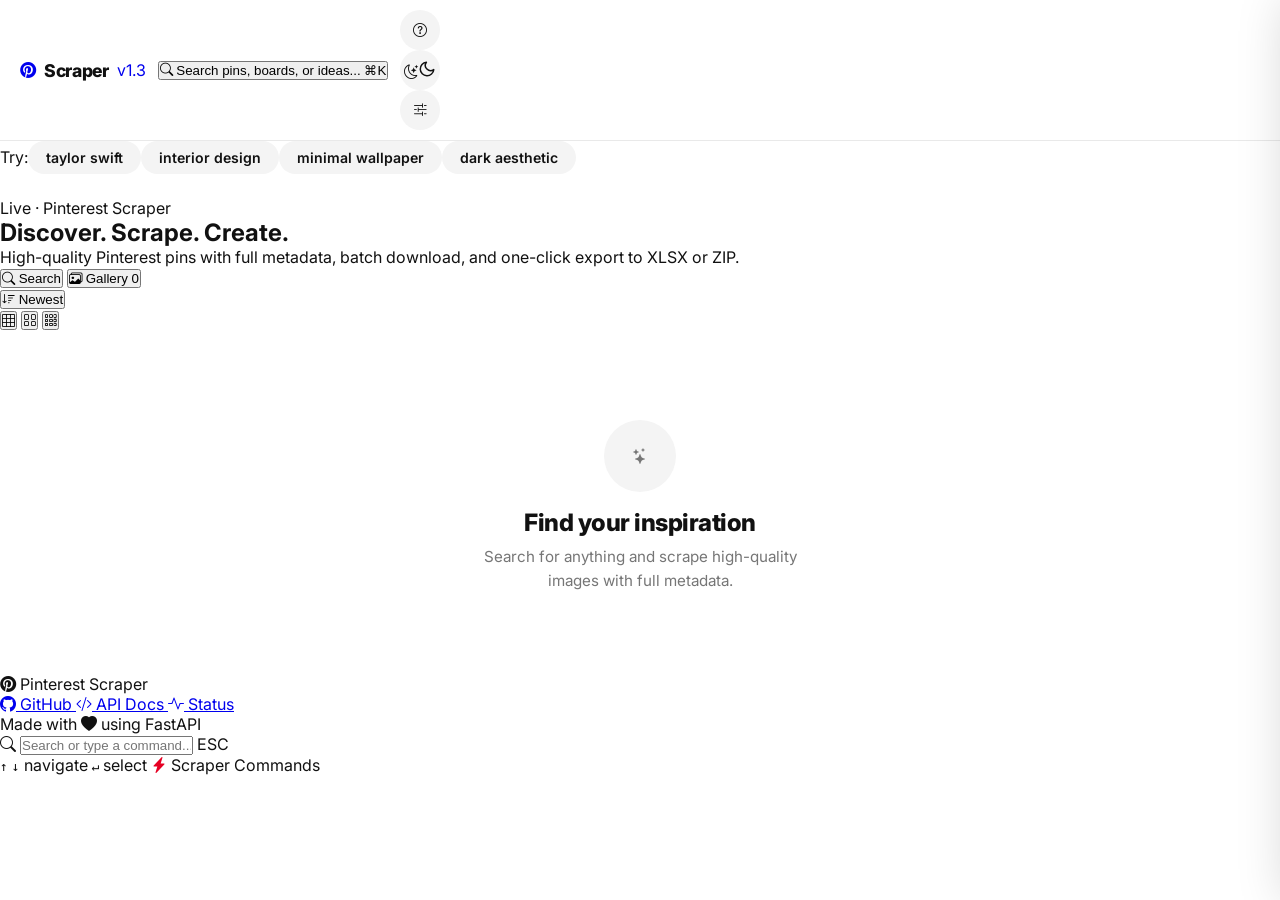
==== static/index.html @ 6d7e26c0 "Upgradeeeeeeeeeeee to next level" ====
<!DOCTYPE html>
<html lang="en" dir="ltr">
<head>
<meta charset="UTF-8">
<meta name="viewport" content="width=device-width, initial-scale=1.0">
<meta name="description" content="Scrape Pinterest pins with high-quality images and full metadata.">
<meta property="og:title" content="Pinterest Scraper">
<meta property="og:type" content="website">
<title>Pinterest Scraper</title>
<link rel="preconnect" href="https://fonts.googleapis.com">
<link rel="preconnect" href="https://fonts.gstatic.com" crossorigin>
<link href="https://fonts.googleapis.com/css2?family=Inter:wght@400;500;600;700;800;900&family=JetBrains+Mono:wght@500;600&display=swap" rel="stylesheet">
<link rel="stylesheet" href="https://cdn.jsdelivr.net/npm/bootstrap-icons@1.11.3/font/bootstrap-icons.css">
<link rel="icon" href="data:image/svg+xml,<svg xmlns='http://www.w3.org/2000/svg' viewBox='0 0 100 100'><circle cx='50' cy='50' r='48' fill='%23E60023'/><text x='50' y='72' font-size='60' text-anchor='middle' fill='white' font-family='serif' font-weight='bold'>P</text></svg>">
<link rel="stylesheet" href="/static/css/style.css">
<script src="https://cdn.jsdelivr.net/npm/chart.js@4"></script>
</head>
<body>

<header class="topbar">
  <a class="logo" href="/" aria-label="Home">
    <span class="logo-badge"><i class="bi bi-pinterest"></i></span>
    <span class="logo-name">Scraper</span>
    <span class="logo-tag">v1.3</span>
  </a>

  <button id="search-trigger" class="search-trigger" type="button">
    <i class="bi bi-search"></i>
    <span class="search-text">Search pins, boards, or ideas...</span>
    <span class="kbd">⌘K</span>
  </button>

  <div class="topbar-actions">
    <button id="shortcuts-btn" class="icon-btn" title="Keyboard shortcuts (?)" aria-label="Shortcuts">
      <i class="bi bi-question-circle"></i>
    </button>
    <button id="theme-btn" class="icon-btn" title="Toggle theme" aria-label="Toggle theme">
      <i id="theme-icon" class="bi bi-moon-stars"></i>
    </button>
    <button id="settings-btn" class="icon-btn" title="Settings" aria-label="Settings">
      <i class="bi bi-sliders2"></i>
    </button>
  </div>

  <form id="search-form" hidden>
    <input id="search-input" type="text" autocomplete="off">
    <ul id="suggest-list" class="suggest-list"></ul>
  </form>
</header>

<main>
  <div id="recent-row" class="hero-suggestions hidden" style="margin-bottom: 24px;"></div>

  <section id="hero" class="hero">
    <div class="hero-eyebrow">
      <span class="dot"></span>
      <span>Live · Pinterest Scraper</span>
    </div>
    <h1>Discover. Scrape. <span class="accent">Create.</span></h1>
    <p>High-quality Pinterest pins with full metadata, batch download, and one-click export to XLSX or ZIP.</p>
    <div id="hero-suggestions" class="hero-suggestions"></div>
  </section>

  <div class="toolbar">
    <div class="segmented">
      <div class="tab-indicator" id="tab-indicator"></div>
      <button class="tab active" id="tab-search" data-view="search">
        <i class="bi bi-search"></i>
        <span>Search</span>
      </button>
      <button class="tab" id="tab-gallery" data-view="gallery">
        <i class="bi bi-images"></i>
        <span>Gallery</span>
        <span id="gallery-badge" class="badge">0</span>
      </button>
    </div>

    <div class="toolbar-spacer"></div>

    <div class="toolbar-group">
      <button id="sort-btn" class="tool-btn" title="Sort">
        <i class="bi bi-sort-down"></i>
        <span>Newest</span>
      </button>
      <div class="density-toggle" id="density-toggle">
        <button data-density="comfortable" title="Comfortable">
          <i class="bi bi-grid-3x3"></i>
        </button>
        <button data-density="default" class="active" title="Default">
          <i class="bi bi-grid"></i>
        </button>
        <button data-density="compact" title="Compact">
          <i class="bi bi-grid-3x3-gap"></i>
        </button>
      </div>
    </div>
  </div>

  <section id="progress-card" class="progress-card hidden">
    <div class="progress-head">
      <div class="progress-head-left">
        <div class="spinner"></div>
        <span id="progress-title">Collecting pins</span>
      </div>
      <div class="progress-head-right">
        <span id="progress-pct" class="progress-pct">0%</span>
        <button id="cancel-btn" class="btn ghost small">
          <i class="bi bi-x-circle"></i> Cancel
        </button>
      </div>
    </div>
    <div class="phase-chips" id="phase-chips">
      <span class="phase-chip" data-phase="collect">Collect</span>
      <span class="phase-chip" data-phase="details">Details</span>
      <span class="phase-chip" data-phase="download">Download</span>
    </div>
    <div class="bar"><div id="progress-bar" class="bar-fill"></div></div>
    <div id="progress-meta" class="progress-meta"></div>
  </section>

  <section id="stats-card" class="stats-card hidden"></section>

  <section id="chart-card" class="chart-card hidden">
    <h3><i class="bi bi-graph-up-arrow"></i> Engagement insights</h3>
    <canvas id="chart-canvas" height="100"></canvas>
  </section>

  <section id="export-bar" class="export-bar hidden">
    <a id="exp-zip" class="btn primary" href="#" download>
      <i class="bi bi-file-zip"></i> Download ZIP
    </a>
    <a id="exp-xlsx" class="btn ghost" href="#" download>
      <i class="bi bi-file-spreadsheet"></i> Export XLSX
    </a>
  </section>

  <section id="grid" class="masonry"></section>
  <div id="scroll-sentinel" class="scroll-sentinel"></div>

  <section id="empty" class="empty">
    <div class="empty-badge" id="empty-icon">
      <i class="bi bi-stars"></i>
    </div>
    <h2 id="empty-title">Find your inspiration</h2>
    <p id="empty-text">Search for anything and scrape high-quality images with full metadata.</p>
  </section>

  <section id="error-card" class="hidden"></section>
</main>

<footer class="footer">
  <div class="footer-inner">
    <div class="footer-brand">
      <i class="bi bi-pinterest"></i>
      <span>Pinterest Scraper</span>
    </div>
    <div class="footer-links">
      <a href="https://github.com/raihan-rifat007/T" target="_blank" rel="noopener">
        <i class="bi bi-github"></i> GitHub
      </a>
      <a href="/docs" target="_blank" rel="noopener">
        <i class="bi bi-code-slash"></i> API Docs
      </a>
      <a href="/api/health" target="_blank" rel="noopener">
        <i class="bi bi-activity"></i> Status
      </a>
    </div>
    <div class="footer-copy">
      Made with <i class="bi bi-heart-fill"></i> using FastAPI
    </div>
  </div>
</footer>

<div id="pin-modal" class="pin-modal" role="dialog" aria-hidden="true">
  <button id="pm-prev" class="nav-btn" aria-label="Previous">
    <i class="bi bi-chevron-left"></i>
  </button>
  <div class="pin-modal-box">
    <div class="pm-topbar">
      <div class="pm-top-left">
        <button id="pm-copy-link" class="icon-btn" title="Copy link">
          <i class="bi bi-link-45deg"></i>
        </button>
        <a id="pm-pin-link" class="btn ghost small" target="_blank" rel="noopener">
          <i class="bi bi-pinterest"></i>
          <span>Pinterest</span>
          <i class="bi bi-box-arrow-up-right"></i>
        </a>
      </div>
      <div class="pm-top-right">
        <a id="pm-download" class="btn primary small" href="#" download>
          <i class="bi bi-download"></i> Download
        </a>
        <button id="close-pin-modal" class="icon-btn" aria-label="Close">
          <i class="bi bi-x-lg"></i>
        </button>
      </div>
    </div>

    <div class="pin-modal-grid">
      <div class="pin-modal-imgwrap">
        <img id="pm-img" src="" alt="" loading="eager">
        <video id="pm-video" class="pm-video hidden" muted loop playsinline controls></video>
      </div>
      <div class="pin-modal-info">
        <div id="pm-creator-card" class="pm-creator-card">
          <div id="pm-creator-avatar" class="pm-creator-avatar">
            <i class="bi bi-person"></i>
          </div>
          <div class="pm-creator-meta">
            <span id="pm-creator-name" class="pm-creator-name">Creator</span>
            <span id="pm-creator-user" class="pm-creator-user">@username</span>
          </div>
          <a id="pm-creator-link" class="btn ghost small pm-creator-link" target="_blank" rel="noopener">
            <i class="bi bi-person-badge"></i> Profile
          </a>
        </div>

        <h2 id="pm-title" class="pm-title"></h2>
        <p id="pm-desc" class="pm-desc"></p>

        <div class="pm-badges-row">
          <div class="pm-badge">
            <i class="bi bi-bookmark-heart"></i>
            <span class="pm-badge-val" id="pm-val-saves">0</span>
            <span class="pm-badge-lbl">saves</span>
          </div>
          <div class="pm-badge">
            <i class="bi bi-chat-square-text"></i>
            <span class="pm-badge-val" id="pm-val-comments">0</span>
            <span class="pm-badge-lbl">comments</span>
          </div>
          <div class="pm-badge">
            <i class="bi bi-aspect-ratio"></i>
            <span class="pm-badge-val" id="pm-val-size">—</span>
          </div>
        </div>

        <div id="pm-board-row" class="pm-board-row hidden">
          <i class="bi bi-folder2-open"></i>
          <span>Board:</span>
          <a id="pm-board-name" class="pm-board-link" target="_blank" rel="noopener"></a>
        </div>

        <div class="pm-colors-wrap">
          <span class="pm-section-label">
            <i class="bi bi-palette-fill"></i> Palette
          </span>
          <div id="pm-colors" class="pm-colors"></div>
        </div>

        <div class="pm-actions">
          <button id="pm-visual" class="btn ghost">
            <i class="bi bi-stars"></i> More like this
          </button>
        </div>
      </div>
    </div>
  </div>
  <button id="pm-next" class="nav-btn" aria-label="Next">
    <i class="bi bi-chevron-right"></i>
  </button>
</div>

<div id="selection-bar" class="selection-bar hidden">
  <span id="sel-count" class="sel-count">0 selected</span>
  <button id="sel-delete" class="btn primary small">
    <i class="bi bi-trash3"></i> Delete
  </button>
  <button id="sel-cancel" class="btn ghost small">Cancel</button>
</div>

<div id="command-palette" class="command-palette" role="dialog" aria-hidden="true">
  <div class="cp-backdrop"></div>
  <div class="cp-panel">
    <div class="cp-input-wrap">
      <i class="bi bi-search"></i>
      <input id="cp-input" type="text" placeholder="Search or type a command..." autocomplete="off">
      <span class="kbd">ESC</span>
    </div>
    <div class="cp-body" id="cp-body"></div>
    <div class="cp-footer">
      <span><kbd class="kbd-inline">↑</kbd> <kbd class="kbd-inline">↓</kbd> navigate</span>
      <span><kbd class="kbd-inline">↵</kbd> select</span>
      <span class="cp-hint"><i class="bi bi-lightning-charge-fill" style="color:var(--red);"></i> Scraper Commands</span>
    </div>
  </div>
</div>

<div id="overlay" class="overlay"></div>

<aside id="settings-drawer" class="drawer" aria-hidden="true">
  <div class="drawer-head">
    <h2><i class="bi bi-sliders2"></i> Settings</h2>
    <button id="close-settings" class="icon-btn" aria-label="Close">
      <i class="bi bi-x-lg"></i>
    </button>
  </div>
  <div class="drawer-body">
    <div class="drawer-section">
      <div class="drawer-section-title">
        <i class="bi bi-toggles2"></i> Features
      </div>
      <div class="toggle-row">
        <label for="opt-download">
          <i class="bi bi-cloud-arrow-down"></i>
          <span>
            Download images
            <span class="row-sub">Save images to disk</span>
          </span>
        </label>
        <input type="checkbox" id="opt-download">
      </div>
      <div class="toggle-row">
        <label for="opt-details">
          <i class="bi bi-info-circle"></i>
          <span>
            Fetch pin details
            <span class="row-sub">Saves, comments, creator</span>
          </span>
        </label>
        <input type="checkbox" id="opt-details">
      </div>
      <div class="toggle-row">
        <label for="opt-insights">
          <i class="bi bi-bar-chart-line"></i>
          <span>
            Show insights chart
            <span class="row-sub">Top pins by saves</span>
          </span>
        </label>
        <input type="checkbox" id="opt-insights">
      </div>
    </div>

    <div class="drawer-section">
      <div class="drawer-section-title">
        <i class="bi bi-rulers"></i> Quality &amp; limits
      </div>
      <div class="field">
        <label>Max pins</label>
        <input type="number" id="opt-limit" value="25" min="1" max="500">
      </div>
      <div class="field">
        <label>Min image width (px)</label>
        <input type="number" id="opt-min-width" value="0" min="0">
      </div>
      <div class="field">
        <label>Min image height (px)</label>
        <input type="number" id="opt-min-height" value="0" min="0">
      </div>
    </div>

    <div class="drawer-section">
      <div class="drawer-section-title">
        <i class="bi bi-speedometer2"></i> Performance
      </div>
      <div class="field">
        <label>Concurrent workers</label>
        <input type="number" id="opt-workers" value="4" min="1" max="16">
      </div>
      <div class="field">
        <label>Delay between pages (s)</label>
        <input type="number" id="opt-delay" value="1" min="0" step="0.1">
      </div>
      <div class="field">
        <label>Random jitter (s)</label>
        <input type="number" id="opt-jitter" value="0.5" min="0" step="0.1">
      </div>
      <div class="field">
        <label>Save every N pins</label>
        <input type="number" id="opt-batch" value="10" min="1" max="100">
      </div>
    </div>

    <button id="reset-settings" class="btn ghost" style="width:100%; justify-content:center; margin-top:8px;">
      <i class="bi bi-arrow-counterclockwise"></i> Reset to defaults
    </button>
  </div>
</aside>

<div id="toast-container" class="toast-container"></div>

<script src="/static/js/app.js"></script>
</body>
</html>
---- static/css/style.css ----
:root {
  --red: #E60023;
  --red-hover: #AD081B;
  --ink: #111111;
  --gray-1: #767676;
  --gray-2: #E9E9E9;
  --bg: #FFFFFF;
  --surface: #F4F4F4;
  --radius: 16px;
  --shadow: 0 2px 24px rgba(0,0,0,.09);
  --font: 'Inter', -apple-system, 'Segoe UI', Roboto, sans-serif;
  --ease: cubic-bezier(0.16, 1, 0.3, 1);
}

* { box-sizing: border-box; margin: 0; padding: 0; }
html { scroll-behavior: smooth; }
body {
  font-family: var(--font);
  background: var(--bg);
  color: var(--ink);
  min-height: 100vh;
}
.hidden { display: none !important; }

/* Topbar */
.topbar {
  position: sticky; top: 0; z-index: 50;
  display: flex; align-items: center; gap: 12px;
  padding: 10px 20px;
  background: rgba(255,255,255,.85);
  backdrop-filter: blur(14px);
  -webkit-backdrop-filter: blur(14px);
  border-bottom: 1px solid var(--gray-2);
  transition: padding 0.3s var(--ease);
}
.logo { display: flex; align-items: center; gap: 8px; text-decoration: none; flex-shrink: 0; }
.logo-name { font-weight: 800; font-size: 1.1rem; color: var(--ink); letter-spacing: -.02em; }

.search-wrap {
  flex: 1; display: flex; align-items: center; gap: 8px;
  background: var(--surface); border-radius: 999px;
  padding: 10px 18px;
  border: 2px solid transparent;
  transition: border-color .2s, background .2s, box-shadow .2s;
  position: relative;
}
.search-wrap:focus-within {
  border-color: var(--red);
  background: var(--bg);
  box-shadow: 0 0 0 4px rgba(230,0,35,.10);
}
.search-ico { flex-shrink: 0; }
#search-input {
  flex: 1; border: none; outline: none; background: transparent;
  font: 500 1rem var(--font); color: var(--ink);
}
#search-input::placeholder { color: var(--gray-1); }

.top-actions { display: flex; gap: 6px; flex-shrink: 0; }
.icon-btn {
  width: 40px; height: 40px; border-radius: 50%; border: none;
  background: var(--surface); color: var(--ink); cursor: pointer;
  font: 600 .9rem var(--font);
  display: grid; place-items: center;
  transition: background .18s, transform .18s, box-shadow .18s;
}
.icon-btn:hover { background: var(--gray-2); transform: scale(1.07); }
.icon-btn:active { transform: scale(.95); }

/* Layout */
.container {
  max-width: 1300px; margin: 0 auto; padding: 20px 20px 80px;
  transition: max-width 0.32s var(--ease), padding 0.32s var(--ease);
}
body[data-layout="wide"] .container { max-width: 100%; padding: 20px 32px 80px; }
body[data-layout="wide"] .topbar { padding: 10px 32px; }
body[data-layout="wide"] .masonry { columns: 8 220px; column-gap: 14px; }
body[data-layout="wide"] .stats-card,
body[data-layout="wide"] .progress-card,
body[data-layout="wide"] .chart-card { max-width: 1200px; }

.mode-row { display: flex; gap: 8px; margin: 10px 0 18px; }
.chip {
  border: none; cursor: pointer; padding: 8px 18px; border-radius: 999px;
  font: 600 .88rem var(--font); background: var(--surface); color: var(--ink);
  transition: background .15s, color .15s, transform .15s, box-shadow .15s;
  display: inline-flex; align-items: center; gap: 5px;
}
.chip:hover { background: var(--gray-2); transform: translateY(-1px); }
.chip.active { background: var(--ink); color: #fff; }
.chip-badge {
  background: var(--gray-2); color: var(--ink);
  padding: 1px 7px; border-radius: 999px;
  font-size: 0.72rem; font-weight: 800; margin-left: 4px;
  transition: background .2s, color .2s;
}
.chip.active .chip-badge { background: var(--red); color: #fff; }

/* Progress */
.progress-card {
  background: var(--surface); border: 1px solid var(--gray-2); border-radius: var(--radius);
  padding: 18px 22px; margin-bottom: 20px; box-shadow: var(--shadow);
}
.progress-head {
  display: flex; justify-content: space-between; align-items: center;
  margin-bottom: 12px; font-weight: 600;
}
.progress-head-left { display: flex; align-items: center; gap: 8px; }
.progress-head-right { display: flex; align-items: center; gap: 14px; }
.bar { height: 7px; border-radius: 999px; background: var(--gray-2); overflow: hidden; }
.bar-fill {
  height: 100%; width: 0%; border-radius: 999px;
  background: linear-gradient(90deg, var(--red), #ff4d6a);
  transition: width .4s cubic-bezier(.3,.7,.4,1);
}
.bar-fill.indeterminate { width: 40% !important; animation: slide 1.2s ease-in-out infinite alternate; }
@keyframes slide { from { margin-left: 0; } to { margin-left: 60%; } }
.progress-meta { margin-top: 8px; font-size: .84rem; color: var(--gray-1); }

/* Stats */
.stats-card {
  background: var(--surface); border: 1px solid var(--gray-2); border-radius: var(--radius);
  padding: 18px 22px; margin-bottom: 20px; box-shadow: var(--shadow);
  display: flex; flex-direction: column; gap: 14px;
  animation: fadeUp .32s var(--ease) both;
}
@keyframes fadeUp { from { opacity: 0; transform: translateY(10px); } to { opacity: 1; transform: none; } }
.stats-header {
  display: flex; justify-content: space-between; align-items: center;
  font-size: 0.88rem; font-weight: 700;
}
.stats-title { color: var(--ink); display: flex; align-items: center; gap: 6px; }
.stats-query {
  font-size: 0.8rem; color: var(--gray-1); background: var(--gray-2);
  padding: 3px 12px; border-radius: 999px; font-weight: 600;
}
.stats-grid {
  display: grid; grid-template-columns: repeat(auto-fit, minmax(130px, 1fr));
  gap: 10px;
}
.stat-card {
  display: flex; align-items: center; gap: 10px;
  background: var(--bg); border: 1px solid var(--gray-2);
  border-radius: 12px; padding: 12px 14px;
  transition: transform .18s var(--ease), box-shadow .18s;
}
.stat-card:hover { transform: translateY(-2px); box-shadow: 0 6px 18px rgba(0,0,0,.07); }
.stat-icon { display: grid; place-items: center; flex-shrink: 0; }
.stat-data { display: flex; flex-direction: column; }
.stat-num { font-size: 1.15rem; font-weight: 800; color: var(--ink); line-height: 1.2; }
.stat-lbl { font-size: 0.7rem; font-weight: 600; color: var(--gray-1); text-transform: uppercase; letter-spacing: .04em; }
.stat-total .stat-num { color: var(--red); }
.stat-downloaded .stat-num { color: #10B981; }
.stat-existing .stat-num { color: #3B82F6; }
.stat-failed .stat-num { color: #EF4444; }

/* Masonry grid */
.masonry { columns: 5 220px; column-gap: 14px; }
.pin-card {
  break-inside: avoid; margin-bottom: 14px;
  border-radius: var(--radius); overflow: hidden; position: relative;
  background: var(--surface); cursor: zoom-in;
  animation: fadeUp .36s var(--ease) both;
  transition: transform 0.24s var(--ease), box-shadow 0.24s ease;
}
.pin-card:hover { transform: translateY(-3px) scale(1.01); box-shadow: 0 14px 36px rgba(0,0,0,.13); }
.pin-card.holding { transform: scale(0.94) !important; box-shadow: 0 2px 10px rgba(0,0,0,.2) !important; }

.pin-img {
  width: 100%; display: block;
  opacity: 0;
  transition: opacity 0.42s ease;
}
.pin-img.img-loaded { opacity: 1; }

.video-badge {
  position: absolute; top: 50%; left: 50%;
  transform: translate(-50%, -50%);
  width: 52px; height: 52px; border-radius: 50%;
  background: rgba(0,0,0,.60);
  backdrop-filter: blur(6px);
  display: flex; align-items: center; justify-content: center;
  pointer-events: none; z-index: 2;
  transition: transform .22s var(--ease), background .22s;
}
.pin-card:hover .video-badge {
  transform: translate(-50%, -50%) scale(1.14);
  background: rgba(230,0,35,.82);
}

.pin-overlay {
  position: absolute; inset: 0;
  background: linear-gradient(to top, rgba(0,0,0,.80), transparent 55%);
  opacity: 0; transition: opacity .22s;
  display: flex; flex-direction: column; justify-content: space-between;
  padding: 12px; color: #fff;
}
.pin-card:hover .pin-overlay { opacity: 1; }
.pin-save {
  align-self: flex-start; background: var(--red); color: #fff; border: none;
  padding: 8px 16px; border-radius: 999px; font: 700 .84rem var(--font);
  cursor: pointer; transition: background .15s, transform .12s;
}
.pin-save:hover { background: var(--red-hover); transform: scale(1.05); }
.pin-meta { font-size: .77rem; line-height: 1.55; }
.pin-meta a { color: rgba(255,255,255,.85); font-weight: 600; text-decoration: none; }
.pin-meta a:hover { color: #fff; }
.pin-no-img {
  padding: 48px 24px; text-align: center; color: var(--gray-1);
  background: var(--surface);
}

/* Empty / error */
.empty { text-align: center; padding: 80px 20px; color: var(--gray-1); }
.empty-badge {
  width: 72px; height: 72px; border-radius: 50%; background: var(--surface);
  display: flex; align-items: center; justify-content: center;
  margin: 0 auto 16px;
}
.empty h2 { color: var(--ink); font-size: 1.5rem; font-weight: 800; margin-bottom: 8px; letter-spacing: -.02em; }
.empty p { max-width: 360px; margin: 0 auto; font-size: .95rem; line-height: 1.6; }
.error-card {
  background: #fff0f2; color: var(--red-hover); border-radius: var(--radius);
  border: 1px solid rgba(230,0,35,.18);
  padding: 14px 20px; margin: 16px 0; font-weight: 600; font-size: .93rem;
}

/* Buttons */
.btn {
  border: none; cursor: pointer; border-radius: 999px;
  font: 600 .88rem var(--font); padding: 10px 22px;
  transition: background .15s, transform .12s, box-shadow .15s;
  display: inline-flex; align-items: center; gap: 6px; text-decoration: none;
}
.btn:active { transform: scale(.96); }
.btn.primary { background: var(--red); color: #fff; }
.btn.primary:hover { background: var(--red-hover); box-shadow: 0 4px 14px rgba(230,0,35,.3); }
.btn.ghost { background: var(--surface); color: var(--ink); }
.btn.ghost:hover { background: var(--gray-2); }
.btn.small { padding: 6px 14px; font-size: .8rem; }
.btn.full { width: 100%; justify-content: center; margin-top: 16px; }

/* Settings drawer */
.overlay {
  position: fixed; inset: 0;
  background: rgba(0,0,0,.42);
  backdrop-filter: blur(8px);
  -webkit-backdrop-filter: blur(8px);
  z-index: 90;
  opacity: 0; visibility: hidden; pointer-events: none;
  transition: opacity .32s var(--ease), visibility .32s;
}
.overlay.open { opacity: 1; visibility: visible; pointer-events: auto; }
.drawer {
  position: fixed; top: 0; right: 0;
  height: 100vh; width: min(400px, 92vw);
  background: var(--bg); z-index: 100;
  box-shadow: -12px 0 48px rgba(0,0,0,.18);
  transform: translateX(105%);
  transition: transform .36s var(--ease);
  will-change: transform;
  display: flex; flex-direction: column;
}
.drawer.open { transform: translateX(0); }
.drawer-head {
  display: flex; justify-content: space-between; align-items: center;
  padding: 18px 22px; border-bottom: 1px solid var(--gray-2);
}
.drawer-head h2 { font-size: 1.1rem; font-weight: 800; letter-spacing: -.02em; }
.drawer-body {
  padding: 20px 22px; overflow-y: auto; flex: 1;
  scrollbar-width: none;
}
.drawer-body::-webkit-scrollbar { display: none; }
.drawer-body h3 {
  font-size: .75rem; text-transform: uppercase; letter-spacing: .06em;
  color: var(--gray-1); margin: 22px 0 10px; font-weight: 700;
}
.toggle-row {
  display: flex; justify-content: space-between; align-items: center;
  padding: 11px 0; font-size: .92rem; font-weight: 500; border-bottom: 1px solid var(--gray-2);
}
.toggle-row:last-of-type { border-bottom: none; }
.toggle-row input[type=checkbox] {
  appearance: none; width: 44px; height: 26px; border-radius: 999px;
  background: var(--gray-2); position: relative; cursor: pointer; transition: background .2s;
  flex-shrink: 0;
}
.toggle-row input[type=checkbox]::after {
  content: ''; position: absolute; top: 3px; left: 3px;
  width: 20px; height: 20px; border-radius: 50%; background: #fff;
  transition: transform .22s var(--ease); box-shadow: 0 1px 4px rgba(0,0,0,.25);
}
.toggle-row input[type=checkbox]:checked { background: var(--red); }
.toggle-row input[type=checkbox]:checked::after { transform: translateX(18px); }
.field { margin-bottom: 14px; }
.field label { display: block; font-size: .82rem; font-weight: 600; margin-bottom: 5px; color: var(--gray-1); }
.field input {
  width: 100%; border: 2px solid var(--gray-2); border-radius: 12px;
  padding: 10px 14px; font: 500 .92rem var(--font); outline: none;
  background: var(--surface); color: var(--ink);
  transition: border-color .15s, box-shadow .15s;
}
.field input:focus { border-color: var(--red); box-shadow: 0 0 0 3px rgba(230,0,35,.1); }

/* Responsive */
@media (max-width: 760px) {
  .topbar { flex-wrap: wrap; padding: 10px 14px; }
  .search-wrap { order: 3; flex-basis: 100%; }
  .masonry { columns: 2 150px; }
}
@media (max-width: 420px) {
  .logo-name { display: none; }
  .masonry { columns: 2; column-gap: 8px; }
  .pin-card { margin-bottom: 8px; }
}

/* Suggestions */
.search-wrap { position: relative; }
.suggest-list {
  position: absolute; top: calc(100% + 8px); left: 0;
  width: 100%; background: var(--bg); border-radius: var(--radius);
  box-shadow: 0 8px 32px rgba(0,0,0,.14); list-style: none; overflow: hidden;
  z-index: 60; padding: 6px 0; display: none;
  border: 1px solid var(--gray-2);
}
.suggest-list.show { display: block; animation: fadeUp .18s var(--ease); }
.suggest-list li {
  padding: 10px 18px; font-size: .94rem; font-weight: 500;
  cursor: pointer; display: flex; align-items: center; gap: 10px;
}
.suggest-list li .sug-ico { color: var(--gray-1); flex-shrink: 0; display: grid; place-items: center; }
.suggest-list li:hover, .suggest-list li.active { background: var(--surface); }
.suggest-list li b { color: var(--red); font-weight: 700; }
.sug-user { display: flex; align-items: center; gap: 12px; }
.sug-avatar {
  width: 38px; height: 38px; border-radius: 50%; object-fit: cover;
  background: var(--surface); flex-shrink: 0;
}
.sug-texts { display: flex; flex-direction: column; line-height: 1.3; }
.sug-name { font-weight: 600; }
.sug-verified { color: #0074E8; margin-left: 4px; }
.sug-sub { font-size: .8rem; color: var(--gray-1); }

/* Dark mode */
body, .topbar, .search-wrap, .drawer, .icon-btn, .chip, .btn.ghost,
.progress-card, .stats-card, .chart-card, .pin-modal-box, .suggest-list,
.suggest-list li, .field input {
  transition: background-color .3s ease, color .3s ease, border-color .3s ease;
}
body[data-theme="dark"] {
  --bg: #121212;
  --surface: #222222;
  --gray-2: #333333;
  --gray-1: #A8A8A8;
  --ink: #F3F3F3;
  --red: #FF1F3D;
  --red-hover: #CC0028;
  --shadow: 0 2px 28px rgba(0,0,0,.55);
}
body[data-theme="dark"] .topbar {
  background: rgba(18,18,18,.85);
  border-bottom-color: #2a2a2a;
}
body[data-theme="dark"] .pin-card { background: var(--surface); }
body[data-theme="dark"] .chip.active { background: var(--red); }
body[data-theme="dark"] .error-card { background: #3a1216; color: #ff8fa0; border-color: rgba(255,31,61,.25); }
body[data-theme="dark"] .suggest-list li.active,
body[data-theme="dark"] .suggest-list li:hover { background: var(--surface); }
body[data-theme="dark"] .drawer, body[data-theme="dark"] .pin-modal-box { background: #1a1a1a; }
body[data-theme="dark"] .run-item:hover { background: #2a2a2a; }
body[data-theme="dark"] .stat-card { background: #1e1e1e; }

/* Skeletons */
.skeleton {
  break-inside: avoid; margin-bottom: 14px; border-radius: var(--radius);
  background: var(--surface); position: relative; overflow: hidden;
}
.skeleton::after {
  content: ''; position: absolute; inset: 0;
  background: linear-gradient(100deg, transparent 30%, rgba(255,255,255,.5) 50%, transparent 70%);
  animation: shimmer 1.5s infinite;
}
body[data-theme="dark"] .skeleton::after {
  background: linear-gradient(100deg, transparent 30%, rgba(255,255,255,.06) 50%, transparent 70%);
}
@keyframes shimmer { from { transform: translateX(-100%); } to { transform: translateX(100%); } }

/* Recent chips */
.recent-row {
  display: flex; flex-wrap: wrap; gap: 8px; margin: 0 0 16px;
  animation: fadeUp .3s var(--ease);
}
.recent-row .chip { background: var(--surface); font-size: .82rem; }
.recent-row .row-label { font-size: .78rem; color: var(--gray-1); align-self: center; font-weight: 600; }

/* Chart & export */
.chart-card { padding: 18px 22px; margin-bottom: 16px; background: var(--surface); border: 1px solid var(--gray-2); border-radius: var(--radius); box-shadow: var(--shadow); }
.chart-card h3 { font-size: .78rem; text-transform: uppercase; letter-spacing: .06em; color: var(--gray-1); margin-bottom: 12px; font-weight: 700; }
.export-bar { display: flex; gap: 10px; margin-bottom: 22px; flex-wrap: wrap; }

/* Modal */
.pin-modal {
  position: fixed; inset: 0; z-index: 200;
  display: flex; align-items: center; justify-content: center; gap: 16px;
  background: rgba(0,0,0,.72);
  backdrop-filter: blur(22px) saturate(1.3);
  -webkit-backdrop-filter: blur(22px) saturate(1.3);
  opacity: 0; visibility: hidden; pointer-events: none;
  transition: opacity .28s var(--ease), visibility .28s;
  padding: 24px;
}
.pin-modal.open { opacity: 1; visibility: visible; pointer-events: auto; }
.pin-modal.closing { opacity: 0; pointer-events: none; }
.pin-modal-box {
  position: relative; background: var(--bg); border-radius: 28px;
  max-width: 1024px; width: 100%; max-height: 92vh; overflow: hidden;
  box-shadow: 0 28px 90px rgba(0,0,0,.55);
  display: flex; flex-direction: column;
  transform: scale(0.93) translateY(18px);
  transition: transform .32s var(--ease);
}
.pin-modal.open .pin-modal-box { transform: scale(1) translateY(0); }
.pm-topbar {
  display: flex; justify-content: space-between; align-items: center;
  padding: 14px 20px;
  border-bottom: 1px solid var(--gray-2);
  background: var(--bg); flex-shrink: 0;
}
.pm-top-left, .pm-top-right { display: flex; align-items: center; gap: 8px; }
.pin-modal-grid {
  display: grid; grid-template-columns: minmax(0, 52%) minmax(0, 48%);
  overflow-y: auto; max-height: calc(92vh - 65px); flex: 1;
}
.pin-modal-imgwrap {
  position: relative; overflow: hidden; min-height: 520px;
  display: flex; align-items: center; justify-content: center;
  background: #0a0a0a;
}
.pin-modal-imgwrap img {
  position: relative; z-index: 1;
  width: 100%; height: 100%; max-height: calc(92vh - 65px);
  object-fit: cover; display: block;
}
.pm-video {
  position: relative; z-index: 1;
  width: 100%; height: 100%; max-height: calc(92vh - 65px);
  object-fit: contain; display: block; background: #000;
}
.pm-img-fade { animation: pmImgFade .28s var(--ease); }
@keyframes pmImgFade { from { opacity: 0.2; transform: scale(.98); } to { opacity: 1; transform: scale(1); } }
.nav-btn {
  width: 48px; height: 48px; border-radius: 50%; border: none; cursor: pointer;
  background: #fff; color: #111;
  display: grid; place-items: center; box-shadow: 0 4px 20px rgba(0,0,0,.3);
  transition: transform .15s, background .15s, color .15s; flex-shrink: 0;
}
.nav-btn:hover { transform: scale(1.1); background: var(--red); color: #fff; }
.nav-btn:active { transform: scale(.94); }
.pin-modal-info {
  padding: 24px 26px; display: flex; flex-direction: column; gap: 14px;
  background: var(--bg); overflow-y: auto;
}
.pm-creator-card {
  display: flex; align-items: center; gap: 12px;
  padding-bottom: 14px; border-bottom: 1px solid var(--gray-2);
}
.pm-creator-avatar {
  width: 44px; height: 44px; border-radius: 50%;
  background: var(--surface); color: var(--gray-1);
  display: grid; place-items: center; font-size: 1.1rem; font-weight: 800;
  border: 2px solid var(--gray-2); flex-shrink: 0;
  overflow: hidden;
}
.pm-creator-meta { display: flex; flex-direction: column; flex: 1; min-width: 0; }
.pm-creator-name { font-weight: 700; font-size: .95rem; color: var(--ink); }
.pm-creator-user { font-size: .8rem; color: var(--gray-1); }
.pm-creator-link { font-size: .8rem; text-decoration: none; margin-left: auto; flex-shrink: 0; }
.pm-title { font-size: 1.35rem; font-weight: 800; line-height: 1.25; color: var(--ink); letter-spacing: -.02em; }
.pm-desc {
  font-size: .91rem; line-height: 1.6; color: var(--gray-1);
  max-height: 88px; overflow-y: auto;
}
.pm-badges-row { display: flex; flex-wrap: wrap; gap: 8px; }
.pm-badge {
  display: inline-flex; align-items: center; gap: 6px;
  background: var(--surface); border: 1px solid var(--gray-2);
  padding: 6px 12px; border-radius: 999px;
  font-size: .83rem; font-weight: 600; color: var(--ink);
}
.pm-badge-val { font-weight: 800; color: var(--red); }
.pm-badge-lbl { color: var(--gray-1); font-size: .74rem; }
.pm-badge-icon { display: grid; place-items: center; color: var(--gray-1); }
.pm-board-row { display: flex; align-items: center; gap: 8px; font-size: .84rem; font-weight: 600; }
.pm-board-label { color: var(--gray-1); }
.pm-board-link { color: var(--red); text-decoration: none; }
.pm-board-link:hover { text-decoration: underline; }
.pm-colors-wrap { display: flex; align-items: center; gap: 10px; }
.pm-section-label { font-size: .75rem; font-weight: 700; text-transform: uppercase; letter-spacing: .05em; color: var(--gray-1); white-space: nowrap; }
.pm-colors { display: flex; gap: 7px; flex-wrap: wrap; }
.color-chip {
  width: 30px; height: 30px; border-radius: 9px; cursor: pointer;
  border: 2px solid var(--gray-2);
  transition: transform .2s cubic-bezier(.2,.9,.3,1.4), box-shadow .2s;
  box-shadow: 0 2px 6px rgba(0,0,0,.12);
}
.color-chip:hover { transform: scale(1.22); box-shadow: 0 4px 12px rgba(0,0,0,.2); }
.pm-actions { margin-top: auto; padding-top: 10px; display: flex; gap: 10px; }
.pm-save { border-radius: 999px; }
.pm-ghost { border-radius: 999px; }
@media (max-width: 760px) {
  .pin-modal { padding: 8px; gap: 6px; }
  .pin-modal-grid { grid-template-columns: 1fr; }
  .pin-modal-imgwrap { min-height: 38vh; }
  .nav-btn { width: 38px; height: 38px; }
}
@media (max-width: 700px) {
  .pin-modal-imgwrap { border-radius: 22px 22px 0 0; }
}

/* Selection mode */
.selection-bar {
  position: fixed; bottom: 24px; left: 50%; transform: translateX(-50%);
  z-index: 150; display: flex; gap: 14px; align-items: center;
  background: var(--bg); padding: 10px 22px; border-radius: 999px;
  box-shadow: 0 10px 36px rgba(0,0,0,.25);
  border: 1px solid var(--gray-2);
  animation: barSlideUp .28s var(--ease);
}
@keyframes barSlideUp {
  from { transform: translateX(-50%) translateY(32px); opacity: 0; }
  to { transform: translateX(-50%) translateY(0); opacity: 1; }
}
.sel-count { font-weight: 700; font-size: .9rem; white-space: nowrap; color: var(--ink); }
.pin-card.selectable { cursor: pointer; }
.pin-card.selected {
  transform: scale(0.95);
  outline: 3.5px solid var(--red); outline-offset: -3.5px;
  box-shadow: 0 8px 24px rgba(230,0,35,.28);
}
.pin-card.selected::after {
  content: ''; position: absolute; top: 10px; right: 10px;
  width: 30px; height: 30px; border-radius: 50%;
  background: var(--red);
  background-image: url("data:image/svg+xml,%3Csvg viewBox='0 0 24 24' width='16' height='16' fill='none' stroke='white' stroke-width='3' stroke-linecap='round' stroke-linejoin='round' xmlns='http://www.w3.org/2000/svg'%3E%3Cpolyline points='20 6 9 17 4 12'/%3E%3C/svg%3E");
  background-repeat: no-repeat; background-position: center; background-size: 14px;
  z-index: 3;
  animation: checkPop .22s cubic-bezier(0.175, 0.885, 0.32, 1.275);
}
@keyframes checkPop { from { transform: scale(0); opacity: 0; } to { transform: scale(1); opacity: 1; } }
.pin-card.deleting {
  transform: scale(0.55) translateY(28px) !important;
  opacity: 0 !important;
  transition: transform .3s var(--ease), opacity .28s ease !important;
  pointer-events: none;
}

/* Phase chips */
.phase-chips { display: flex; gap: 6px; margin: 10px 0 12px; flex-wrap: wrap; }
.phase-chip {
  font-size: .7rem; font-weight: 700; text-transform: uppercase; letter-spacing: .05em;
  padding: 5px 12px; border-radius: 999px; background: var(--surface); color: var(--gray-1);
  transition: all .25s var(--ease);
}
.phase-chip.active { background: var(--red); color: #fff; transform: scale(1.06); }
.phase-chip.done { background: var(--gray-2); color: var(--ink); }
.phase-chip.done::after { content: ' ✓'; }
.progress-pct { font-weight: 800; font-size: 1.05rem; color: var(--red); min-width: 44px; text-align: end; }
.cancel-btn { flex-shrink: 0; }
.scroll-sentinel { height: 10px; }

/* Scrollbar */
:root { --scroll-thumb: #d0d0d0; }
body[data-theme="dark"] { --scroll-thumb: #484848; }
* { scrollbar-width: thin; scrollbar-color: var(--scroll-thumb) transparent; }
::-webkit-scrollbar { width: 9px; height: 9px; }
::-webkit-scrollbar-track { background: transparent; }
::-webkit-scrollbar-thumb { background: var(--scroll-thumb); border-radius: 8px; border: 2px solid transparent; background-clip: padding-box; }
::-webkit-scrollbar-thumb:hover { background-color: var(--red); }

/* History / schedule */
.run-item {
  display: flex; justify-content: space-between; align-items: center; gap: 8px;
  padding: 11px 10px; border-radius: 12px; cursor: pointer; transition: background .15s;
}
.run-item:hover { background: var(--surface); }
.run-item .ri-main { display: flex; flex-direction: column; min-width: 0; }
.run-item .ri-q { font-weight: 600; font-size: .92rem; white-space: nowrap; overflow: hidden; text-overflow: ellipsis; }
.run-item .ri-sub { font-size: .78rem; color: var(--gray-1); }
.sch-item {
  display: flex; justify-content: space-between; align-items: center;
  padding: 10px 12px; border-radius: 12px; background: var(--surface); margin-bottom: 8px;
  font-size: .88rem;
}
.sch-item .sch-q { font-weight: 600; }
.sch-item .sch-meta { color: var(--gray-1); font-size: .78rem; }
.clear-chip { color: var(--gray-1); font-size: .8rem; }
.clear-chip:hover { color: var(--red); }
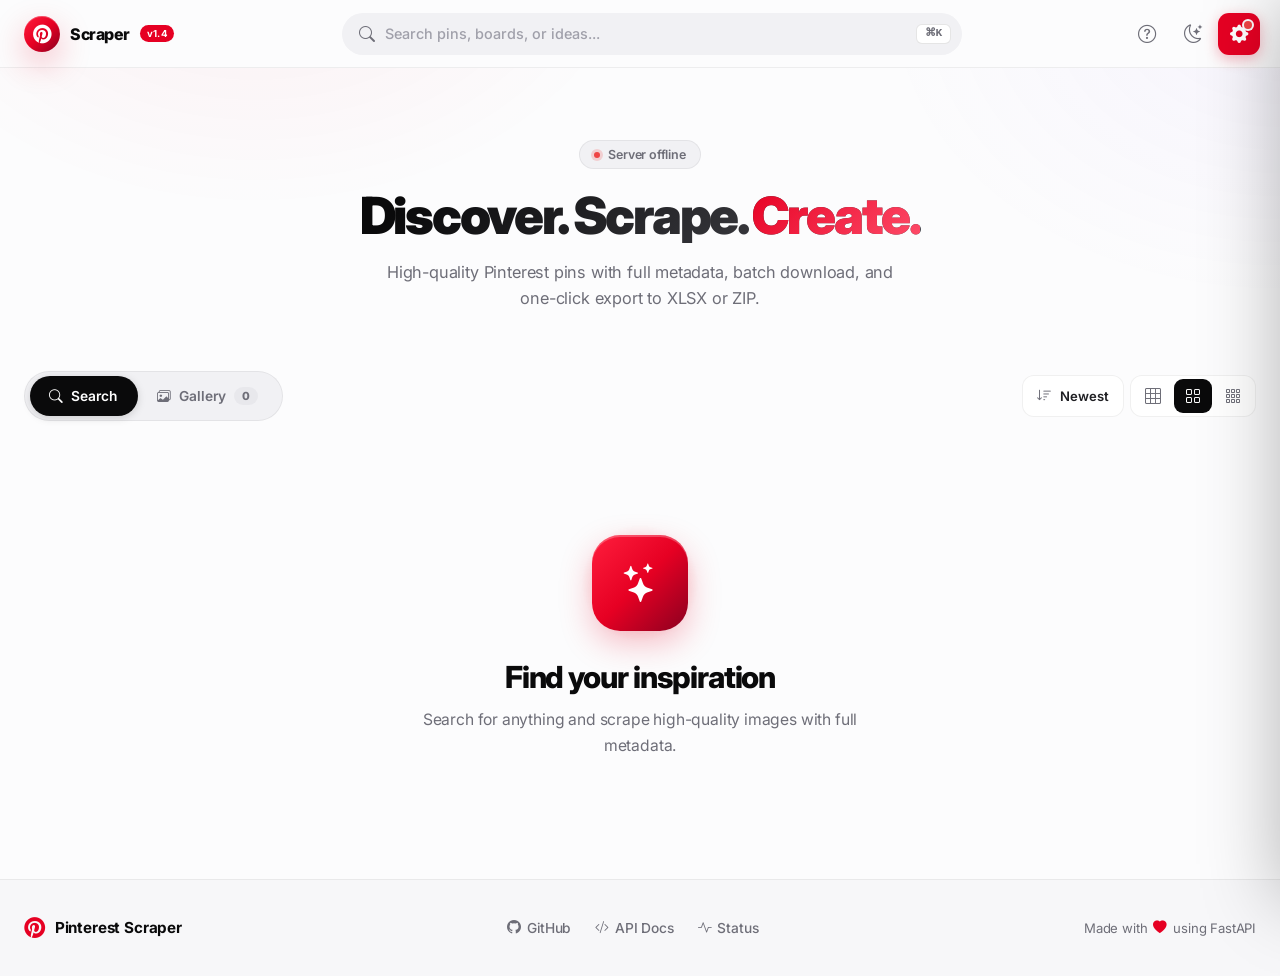
==== commit cf95900c: "Upgradeeeeeeeeeeee to next level" ====
--- a/static/index.html
+++ b/static/index.html
@@ -2,11 +2,36 @@
 <html lang="en" dir="ltr">
 <head>
 <meta charset="UTF-8">
-<meta name="viewport" content="width=device-width, initial-scale=1.0">
-<meta name="description" content="Scrape Pinterest pins with high-quality images and full metadata.">
-<meta property="og:title" content="Pinterest Scraper">
+<meta name="viewport" content="width=device-width, initial-scale=1.0, viewport-fit=cover">
+<meta name="theme-color" content="#E60023">
+<meta name="apple-mobile-web-app-capable" content="yes">
+<meta name="apple-mobile-web-app-status-bar-style" content="black-translucent">
+<meta name="mobile-web-app-capable" content="yes">
+<meta name="format-detection" content="telephone=no">
+<meta name="description" content="Scrape Pinterest pins with high-quality images, full metadata, batch download, and one-click export to XLSX or ZIP.">
+
 <meta property="og:type" content="website">
+<meta property="og:site_name" content="Pinterest Scraper">
+<meta property="og:title" content="Pinterest Scraper — High-quality pin collection">
+<meta property="og:description" content="Scrape Pinterest pins with high-quality images, full metadata, batch download, and one-click export to XLSX or ZIP.">
+<meta property="og:url" content="/">
+<meta property="og:image" content="/static/og-image.png">
+<meta property="og:image:secure_url" content="/static/og-image.png">
+<meta property="og:image:type" content="image/png">
+<meta property="og:image:width" content="1200">
+<meta property="og:image:height" content="630">
+<meta property="og:image:alt" content="Pinterest Scraper">
+<meta property="og:locale" content="en_US">
+
+<meta name="twitter:card" content="summary_large_image">
+<meta name="twitter:site" content="@pinterest">
+<meta name="twitter:title" content="Pinterest Scraper — High-quality pin collection">
+<meta name="twitter:description" content="Scrape Pinterest pins with high-quality images, full metadata, batch download, and one-click export to XLSX or ZIP.">
+<meta name="twitter:image" content="/static/og-image.png">
+<meta name="twitter:image:alt" content="Pinterest Scraper">
+
 <title>Pinterest Scraper</title>
+
 <link rel="preconnect" href="https://fonts.googleapis.com">
 <link rel="preconnect" href="https://fonts.gstatic.com" crossorigin>
 <link href="https://fonts.googleapis.com/css2?family=Inter:wght@400;500;600;700;800;900&family=JetBrains+Mono:wght@500;600&display=swap" rel="stylesheet">
@@ -21,44 +46,43 @@
   <a class="logo" href="/" aria-label="Home">
     <span class="logo-badge"><i class="bi bi-pinterest"></i></span>
     <span class="logo-name">Scraper</span>
-    <span class="logo-tag">v1.3</span>
+    <span class="logo-tag">v1.4</span>
   </a>
 
-  <button id="search-trigger" class="search-trigger" type="button">
+  <form id="search-form" class="search-box" autocomplete="off">
     <i class="bi bi-search"></i>
-    <span class="search-text">Search pins, boards, or ideas...</span>
-    <span class="kbd">⌘K</span>
-  </button>
+    <input id="search-input" type="text" placeholder="Search pins, boards, or ideas..." autocomplete="off" spellcheck="false">
+    <button type="button" id="search-clear" class="search-clear" aria-label="Clear">
+      <i class="bi bi-x-lg"></i>
+    </button>
+    <span class="kbd-hint" id="search-kbd">⌘K</span>
+    <ul id="suggest-list" class="suggest-list"></ul>
+  </form>
 
   <div class="topbar-actions">
-    <button id="shortcuts-btn" class="icon-btn" title="Keyboard shortcuts (?)" aria-label="Shortcuts">
+    <button id="shortcuts-btn" class="icon-btn" title="Keyboard shortcuts" aria-label="Shortcuts">
       <i class="bi bi-question-circle"></i>
     </button>
     <button id="theme-btn" class="icon-btn" title="Toggle theme" aria-label="Toggle theme">
       <i id="theme-icon" class="bi bi-moon-stars"></i>
     </button>
-    <button id="settings-btn" class="icon-btn" title="Settings" aria-label="Settings">
-      <i class="bi bi-sliders2"></i>
-    </button>
-  </div>
-
-  <form id="search-form" hidden>
-    <input id="search-input" type="text" autocomplete="off">
-    <ul id="suggest-list" class="suggest-list"></ul>
-  </form>
+    <button id="settings-btn" class="icon-btn settings-btn" title="Settings" aria-label="Settings">
+      <i class="bi bi-gear-fill"></i>
+      <span id="status-dot" class="status-dot" title="Server status"></span>
+    </button>
+  </div>
 </header>
 
 <main>
   <div id="recent-row" class="hero-suggestions hidden" style="margin-bottom: 24px;"></div>
 
   <section id="hero" class="hero">
-    <div class="hero-eyebrow">
+    <div class="hero-eyebrow" id="hero-eyebrow">
       <span class="dot"></span>
-      <span>Live · Pinterest Scraper</span>
+      <span id="hero-status">Checking status…</span>
     </div>
     <h1>Discover. Scrape. <span class="accent">Create.</span></h1>
     <p>High-quality Pinterest pins with full metadata, batch download, and one-click export to XLSX or ZIP.</p>
-    <div id="hero-suggestions" class="hero-suggestions"></div>
   </section>
 
   <div class="toolbar">
@@ -82,16 +106,10 @@
         <i class="bi bi-sort-down"></i>
         <span>Newest</span>
       </button>
-      <div class="density-toggle" id="density-toggle">
-        <button data-density="comfortable" title="Comfortable">
-          <i class="bi bi-grid-3x3"></i>
-        </button>
-        <button data-density="default" class="active" title="Default">
-          <i class="bi bi-grid"></i>
-        </button>
-        <button data-density="compact" title="Compact">
-          <i class="bi bi-grid-3x3-gap"></i>
-        </button>
+      <div class="density-toggle" id="density-toggle" role="group" aria-label="Density">
+        <button type="button" data-density="comfortable" title="Comfortable" aria-label="Comfortable"><i class="bi bi-grid-3x3"></i></button>
+        <button type="button" data-density="default" title="Default" aria-label="Default"><i class="bi bi-grid"></i></button>
+        <button type="button" data-density="compact" title="Compact" aria-label="Compact"><i class="bi bi-grid-3x3-gap"></i></button>
       </div>
     </div>
   </div>
@@ -144,8 +162,6 @@
     <h2 id="empty-title">Find your inspiration</h2>
     <p id="empty-text">Search for anything and scrape high-quality images with full metadata.</p>
   </section>
-
-  <section id="error-card" class="hidden"></section>
 </main>
 
 <footer class="footer">
@@ -172,18 +188,13 @@
 </footer>
 
 <div id="pin-modal" class="pin-modal" role="dialog" aria-hidden="true">
-  <button id="pm-prev" class="nav-btn" aria-label="Previous">
-    <i class="bi bi-chevron-left"></i>
-  </button>
+  <button id="pm-prev" class="nav-btn" aria-label="Previous"><i class="bi bi-chevron-left"></i></button>
   <div class="pin-modal-box">
     <div class="pm-topbar">
       <div class="pm-top-left">
-        <button id="pm-copy-link" class="icon-btn" title="Copy link">
-          <i class="bi bi-link-45deg"></i>
-        </button>
+        <button id="pm-copy-link" class="icon-btn" title="Copy link" aria-label="Copy link"><i class="bi bi-link-45deg"></i></button>
         <a id="pm-pin-link" class="btn ghost small" target="_blank" rel="noopener">
-          <i class="bi bi-pinterest"></i>
-          <span>Pinterest</span>
+          <i class="bi bi-pinterest"></i><span>Pinterest</span>
           <i class="bi bi-box-arrow-up-right"></i>
         </a>
       </div>
@@ -191,9 +202,7 @@
         <a id="pm-download" class="btn primary small" href="#" download>
           <i class="bi bi-download"></i> Download
         </a>
-        <button id="close-pin-modal" class="icon-btn" aria-label="Close">
-          <i class="bi bi-x-lg"></i>
-        </button>
+        <button id="close-pin-modal" class="icon-btn" aria-label="Close"><i class="bi bi-x-lg"></i></button>
       </div>
     </div>
 
@@ -204,12 +213,10 @@
       </div>
       <div class="pin-modal-info">
         <div id="pm-creator-card" class="pm-creator-card">
-          <div id="pm-creator-avatar" class="pm-creator-avatar">
-            <i class="bi bi-person"></i>
-          </div>
+          <div id="pm-creator-avatar" class="pm-creator-avatar"></div>
           <div class="pm-creator-meta">
-            <span id="pm-creator-name" class="pm-creator-name">Creator</span>
-            <span id="pm-creator-user" class="pm-creator-user">@username</span>
+            <span id="pm-creator-name" class="pm-creator-name"></span>
+            <span id="pm-creator-user" class="pm-creator-user"></span>
           </div>
           <a id="pm-creator-link" class="btn ghost small pm-creator-link" target="_blank" rel="noopener">
             <i class="bi bi-person-badge"></i> Profile
@@ -217,7 +224,7 @@
         </div>
 
         <h2 id="pm-title" class="pm-title"></h2>
-        <p id="pm-desc" class="pm-desc"></p>
+        <p id="pm-desc" class="pm-desc hidden"></p>
 
         <div class="pm-badges-row">
           <div class="pm-badge">
@@ -242,31 +249,23 @@
           <a id="pm-board-name" class="pm-board-link" target="_blank" rel="noopener"></a>
         </div>
 
-        <div class="pm-colors-wrap">
-          <span class="pm-section-label">
-            <i class="bi bi-palette-fill"></i> Palette
-          </span>
+        <div class="pm-colors-wrap hidden">
+          <span class="pm-section-label"><i class="bi bi-palette-fill"></i> Palette</span>
           <div id="pm-colors" class="pm-colors"></div>
         </div>
 
         <div class="pm-actions">
-          <button id="pm-visual" class="btn ghost">
-            <i class="bi bi-stars"></i> More like this
-          </button>
-        </div>
-      </div>
-    </div>
-  </div>
-  <button id="pm-next" class="nav-btn" aria-label="Next">
-    <i class="bi bi-chevron-right"></i>
-  </button>
+          <button id="pm-visual" class="btn ghost"><i class="bi bi-stars"></i> More like this</button>
+        </div>
+      </div>
+    </div>
+  </div>
+  <button id="pm-next" class="nav-btn" aria-label="Next"><i class="bi bi-chevron-right"></i></button>
 </div>
 
 <div id="selection-bar" class="selection-bar hidden">
   <span id="sel-count" class="sel-count">0 selected</span>
-  <button id="sel-delete" class="btn primary small">
-    <i class="bi bi-trash3"></i> Delete
-  </button>
+  <button id="sel-delete" class="btn primary small"><i class="bi bi-trash3"></i> Delete</button>
   <button id="sel-cancel" class="btn ghost small">Cancel</button>
 </div>
 
@@ -291,86 +290,48 @@
 
 <aside id="settings-drawer" class="drawer" aria-hidden="true">
   <div class="drawer-head">
-    <h2><i class="bi bi-sliders2"></i> Settings</h2>
-    <button id="close-settings" class="icon-btn" aria-label="Close">
-      <i class="bi bi-x-lg"></i>
-    </button>
+    <h2><i class="bi bi-gear-fill"></i> Settings</h2>
+    <button id="close-settings" class="icon-btn" aria-label="Close"><i class="bi bi-x-lg"></i></button>
   </div>
   <div class="drawer-body">
     <div class="drawer-section">
-      <div class="drawer-section-title">
-        <i class="bi bi-toggles2"></i> Features
-      </div>
+      <div class="drawer-section-title"><i class="bi bi-toggles2"></i> Features</div>
       <div class="toggle-row">
         <label for="opt-download">
           <i class="bi bi-cloud-arrow-down"></i>
-          <span>
-            Download images
-            <span class="row-sub">Save images to disk</span>
-          </span>
+          <span>Download images<span class="row-sub">Save images to disk</span></span>
         </label>
         <input type="checkbox" id="opt-download">
       </div>
       <div class="toggle-row">
         <label for="opt-details">
           <i class="bi bi-info-circle"></i>
-          <span>
-            Fetch pin details
-            <span class="row-sub">Saves, comments, creator</span>
-          </span>
+          <span>Fetch pin details<span class="row-sub">Saves, comments, creator</span></span>
         </label>
         <input type="checkbox" id="opt-details">
       </div>
       <div class="toggle-row">
         <label for="opt-insights">
           <i class="bi bi-bar-chart-line"></i>
-          <span>
-            Show insights chart
-            <span class="row-sub">Top pins by saves</span>
-          </span>
+          <span>Show insights chart<span class="row-sub">Top pins by saves</span></span>
         </label>
         <input type="checkbox" id="opt-insights">
       </div>
     </div>
 
     <div class="drawer-section">
-      <div class="drawer-section-title">
-        <i class="bi bi-rulers"></i> Quality &amp; limits
-      </div>
-      <div class="field">
-        <label>Max pins</label>
-        <input type="number" id="opt-limit" value="25" min="1" max="500">
-      </div>
-      <div class="field">
-        <label>Min image width (px)</label>
-        <input type="number" id="opt-min-width" value="0" min="0">
-      </div>
-      <div class="field">
-        <label>Min image height (px)</label>
-        <input type="number" id="opt-min-height" value="0" min="0">
-      </div>
+      <div class="drawer-section-title"><i class="bi bi-rulers"></i> Quality &amp; limits</div>
+      <div class="field"><label>Max pins</label><input type="number" id="opt-limit" value="25" min="1" max="500"></div>
+      <div class="field"><label>Min image width (px)</label><input type="number" id="opt-min-width" value="0" min="0"></div>
+      <div class="field"><label>Min image height (px)</label><input type="number" id="opt-min-height" value="0" min="0"></div>
     </div>
 
     <div class="drawer-section">
-      <div class="drawer-section-title">
-        <i class="bi bi-speedometer2"></i> Performance
-      </div>
-      <div class="field">
-        <label>Concurrent workers</label>
-        <input type="number" id="opt-workers" value="4" min="1" max="16">
-      </div>
-      <div class="field">
-        <label>Delay between pages (s)</label>
-        <input type="number" id="opt-delay" value="1" min="0" step="0.1">
-      </div>
-      <div class="field">
-        <label>Random jitter (s)</label>
-        <input type="number" id="opt-jitter" value="0.5" min="0" step="0.1">
-      </div>
-      <div class="field">
-        <label>Save every N pins</label>
-        <input type="number" id="opt-batch" value="10" min="1" max="100">
-      </div>
+      <div class="drawer-section-title"><i class="bi bi-speedometer2"></i> Performance</div>
+      <div class="field"><label>Concurrent workers</label><input type="number" id="opt-workers" value="4" min="1" max="16"></div>
+      <div class="field"><label>Delay between pages (s)</label><input type="number" id="opt-delay" value="1" min="0" step="0.1"></div>
+      <div class="field"><label>Random jitter (s)</label><input type="number" id="opt-jitter" value="0.5" min="0" step="0.1"></div>
+      <div class="field"><label>Save every N pins</label><input type="number" id="opt-batch" value="10" min="1" max="100"></div>
     </div>
 
     <button id="reset-settings" class="btn ghost" style="width:100%; justify-content:center; margin-top:8px;">
--- a/static/css/style.css
+++ b/static/css/style.css
@@ -1,599 +1,1280 @@
-
 :root {
   --red: #E60023;
-  --red-hover: #AD081B;
-  --ink: #111111;
-  --gray-1: #767676;
-  --gray-2: #E9E9E9;
-  --bg: #FFFFFF;
-  --surface: #F4F4F4;
+  --red-hover: #C4001E;
+  --red-soft: rgba(230, 0, 35, 0.10);
+  --bg: #FCFCFD;
+  --bg-elevated: #FFFFFF;
+  --bg-sunken: #F7F7F9;
+  --surface: #F1F1F4;
+  --surface-2: #E8E8EC;
+  --border: rgba(0, 0, 0, 0.06);
+  --border-strong: rgba(0, 0, 0, 0.10);
+  --text: #0A0A0B;
+  --text-soft: #1F1F23;
+  --text-muted: #6E6E78;
+  --text-dim: #A0A0AA;
+  --green: #10B981;
+  --blue: #3B82F6;
+  --amber: #F59E0B;
+  --radius-xs: 8px;
+  --radius-sm: 12px;
   --radius: 16px;
-  --shadow: 0 2px 24px rgba(0,0,0,.09);
+  --radius-lg: 22px;
+  --radius-xl: 28px;
+  --radius-full: 999px;
+  --shadow-xs: 0 1px 2px rgba(0,0,0,.04);
+  --shadow-sm: 0 2px 8px rgba(0,0,0,.04), 0 1px 2px rgba(0,0,0,.04);
+  --shadow: 0 8px 24px rgba(0,0,0,.06), 0 2px 6px rgba(0,0,0,.04);
+  --shadow-lg: 0 20px 60px rgba(0,0,0,.12), 0 4px 12px rgba(0,0,0,.06);
+  --shadow-xl: 0 40px 120px rgba(0,0,0,.20), 0 8px 24px rgba(0,0,0,.08);
+  --shadow-red: 0 12px 32px rgba(230, 0, 35, 0.25);
+  --ease: cubic-bezier(0.16, 1, 0.3, 1);
+  --ease-spring: cubic-bezier(0.34, 1.56, 0.64, 1);
   --font: 'Inter', -apple-system, 'Segoe UI', Roboto, sans-serif;
-  --ease: cubic-bezier(0.16, 1, 0.3, 1);
-}
-
-* { box-sizing: border-box; margin: 0; padding: 0; }
-html { scroll-behavior: smooth; }
+  --mono: 'JetBrains Mono', 'SF Mono', monospace;
+  --topbar-h: 68px;
+  --safe-top: env(safe-area-inset-top, 0px);
+  --safe-bottom: env(safe-area-inset-bottom, 0px);
+  --safe-left: env(safe-area-inset-left, 0px);
+  --safe-right: env(safe-area-inset-right, 0px);
+}
+body[data-theme="dark"] {
+  --bg: #08080A;
+  --bg-elevated: #0F0F12;
+  --bg-sunken: #050506;
+  --surface: #17171B;
+  --surface-2: #202026;
+  --border: rgba(255, 255, 255, 0.06);
+  --border-strong: rgba(255, 255, 255, 0.12);
+  --text: #F7F7F9;
+  --text-soft: #E5E5EA;
+  --text-muted: #8E8E99;
+  --text-dim: #57575F;
+  --shadow-sm: 0 2px 8px rgba(0,0,0,.3);
+  --shadow: 0 8px 24px rgba(0,0,0,.4);
+  --shadow-lg: 0 20px 60px rgba(0,0,0,.6);
+  --shadow-xl: 0 40px 120px rgba(0,0,0,.8);
+}
+* { box-sizing: border-box; margin: 0; padding: 0; -webkit-tap-highlight-color: transparent; }
+html { scroll-behavior: smooth; -webkit-text-size-adjust: 100%; }
 body {
   font-family: var(--font);
   background: var(--bg);
-  color: var(--ink);
+  color: var(--text);
   min-height: 100vh;
+  min-height: 100dvh;
+  display: flex;
+  flex-direction: column;
+  -webkit-font-smoothing: antialiased;
+  -moz-osx-font-smoothing: grayscale;
+  letter-spacing: -0.011em;
+  overscroll-behavior-y: none;
+}
+body::before {
+  content: '';
+  position: fixed; inset: 0;
+  background:
+    radial-gradient(ellipse 800px 600px at 20% -10%, rgba(230, 0, 35, 0.06), transparent 50%),
+    radial-gradient(ellipse 800px 600px at 100% 0%, rgba(139, 92, 246, 0.05), transparent 50%);
+  pointer-events: none;
+  z-index: 0;
+}
+body[data-theme="dark"]::before {
+  background:
+    radial-gradient(ellipse 800px 600px at 20% -10%, rgba(230, 0, 35, 0.10), transparent 50%),
+    radial-gradient(ellipse 800px 600px at 100% 0%, rgba(139, 92, 246, 0.08), transparent 50%);
 }
 .hidden { display: none !important; }
-
-/* Topbar */
+a { color: inherit; }
+button, input, select, textarea { font-family: inherit; }
+input, textarea, select { font-size: 16px; }
+::selection { background: var(--red); color: #fff; }
+
 .topbar {
-  position: sticky; top: 0; z-index: 50;
-  display: flex; align-items: center; gap: 12px;
-  padding: 10px 20px;
-  background: rgba(255,255,255,.85);
-  backdrop-filter: blur(14px);
-  -webkit-backdrop-filter: blur(14px);
-  border-bottom: 1px solid var(--gray-2);
-  transition: padding 0.3s var(--ease);
-}
-.logo { display: flex; align-items: center; gap: 8px; text-decoration: none; flex-shrink: 0; }
-.logo-name { font-weight: 800; font-size: 1.1rem; color: var(--ink); letter-spacing: -.02em; }
-
-.search-wrap {
-  flex: 1; display: flex; align-items: center; gap: 8px;
-  background: var(--surface); border-radius: 999px;
-  padding: 10px 18px;
-  border: 2px solid transparent;
-  transition: border-color .2s, background .2s, box-shadow .2s;
+  position: sticky; top: 0; z-index: 100;
+  min-height: var(--topbar-h);
+  padding-top: var(--safe-top);
+  padding-left: max(20px, var(--safe-left));
+  padding-right: max(20px, var(--safe-right));
+  display: flex; align-items: center; gap: 16px;
+  background: var(--bg);
+  border-bottom: 1px solid var(--border);
+}
+.logo {
+  display: flex; align-items: center; gap: 10px;
+  text-decoration: none; flex-shrink: 0;
+  padding: 4px; border-radius: 999px;
+  transition: background .15s;
+  min-height: 44px;
+}
+.logo:hover { background: var(--surface); }
+.logo-badge {
+  width: 36px; height: 36px; border-radius: 50%;
+  background: linear-gradient(135deg, #FF1E3D 0%, var(--red) 50%, #8B0020 100%);
+  color: #fff; display: grid; place-items: center;
+  font-size: 1.15rem;
+  box-shadow: var(--shadow-red), inset 0 1px 0 rgba(255,255,255,.25);
+  transition: transform .3s var(--ease-spring);
+}
+.logo:hover .logo-badge { transform: rotate(-12deg) scale(1.08); }
+.logo-name { font-weight: 800; font-size: 1rem; letter-spacing: -0.03em; }
+.logo-tag {
+  font-size: .6rem; font-weight: 700;
+  padding: 3px 7px; border-radius: 999px;
+  background: var(--red); color: #fff;
+  letter-spacing: .04em;
+}
+.search-box {
+  flex: 1; max-width: 620px; margin: 0 auto;
+  min-height: 42px;
+  display: flex; align-items: center; gap: 10px;
+  padding: 0 10px 0 16px;
+  background: var(--surface);
+  border: 1px solid transparent;
+  border-radius: var(--radius-full);
   position: relative;
-}
-.search-wrap:focus-within {
+  transition: background .2s var(--ease), border-color .2s var(--ease), box-shadow .2s var(--ease);
+}
+.search-box:focus-within {
+  background: var(--bg-elevated);
   border-color: var(--red);
-  background: var(--bg);
-  box-shadow: 0 0 0 4px rgba(230,0,35,.10);
-}
-.search-ico { flex-shrink: 0; }
-#search-input {
-  flex: 1; border: none; outline: none; background: transparent;
-  font: 500 1rem var(--font); color: var(--ink);
-}
-#search-input::placeholder { color: var(--gray-1); }
-
-.top-actions { display: flex; gap: 6px; flex-shrink: 0; }
+  box-shadow: 0 0 0 3px var(--red-soft);
+}
+.search-box > i { color: var(--text-muted); font-size: 1rem; flex-shrink: 0; }
+.search-box input {
+  flex: 1; min-width: 0;
+  border: none; outline: none; background: transparent;
+  font: 500 .9rem var(--font);
+  color: var(--text);
+  height: 40px;
+}
+.search-box input::placeholder { color: var(--text-dim); }
+.search-clear {
+  width: 24px; height: 24px; border-radius: 50%;
+  border: none; background: var(--surface-2);
+  color: var(--text-muted); cursor: pointer;
+  display: none; place-items: center;
+  font-size: .75rem;
+  flex-shrink: 0;
+  transition: background .15s;
+}
+.search-clear:hover { background: var(--text-dim); color: var(--bg-elevated); }
+.search-box.has-value .search-clear { display: grid; }
+.search-box:focus-within .kbd-hint { display: none; }
+.kbd-hint {
+  display: inline-flex; align-items: center;
+  padding: 3px 8px;
+  font-family: var(--mono); font-size: .7rem; font-weight: 600;
+  background: var(--bg-elevated);
+  border: 1px solid var(--border-strong);
+  border-radius: 6px;
+  color: var(--text-muted);
+  line-height: 1;
+  min-height: 20px;
+  cursor: pointer;
+}
+.topbar-actions { display: flex; gap: 4px; flex-shrink: 0; align-items: center; }
 .icon-btn {
-  width: 40px; height: 40px; border-radius: 50%; border: none;
-  background: var(--surface); color: var(--ink); cursor: pointer;
-  font: 600 .9rem var(--font);
+  width: 42px; height: 42px; border-radius: 11px; border: none;
+  background: transparent; color: var(--text-muted); cursor: pointer;
+  font-size: 1.15rem;
   display: grid; place-items: center;
-  transition: background .18s, transform .18s, box-shadow .18s;
-}
-.icon-btn:hover { background: var(--gray-2); transform: scale(1.07); }
-.icon-btn:active { transform: scale(.95); }
-
-/* Layout */
-.container {
-  max-width: 1300px; margin: 0 auto; padding: 20px 20px 80px;
-  transition: max-width 0.32s var(--ease), padding 0.32s var(--ease);
-}
-body[data-layout="wide"] .container { max-width: 100%; padding: 20px 32px 80px; }
-body[data-layout="wide"] .topbar { padding: 10px 32px; }
-body[data-layout="wide"] .masonry { columns: 8 220px; column-gap: 14px; }
-body[data-layout="wide"] .stats-card,
-body[data-layout="wide"] .progress-card,
-body[data-layout="wide"] .chart-card { max-width: 1200px; }
-
-.mode-row { display: flex; gap: 8px; margin: 10px 0 18px; }
-.chip {
-  border: none; cursor: pointer; padding: 8px 18px; border-radius: 999px;
-  font: 600 .88rem var(--font); background: var(--surface); color: var(--ink);
-  transition: background .15s, color .15s, transform .15s, box-shadow .15s;
-  display: inline-flex; align-items: center; gap: 5px;
-}
-.chip:hover { background: var(--gray-2); transform: translateY(-1px); }
-.chip.active { background: var(--ink); color: #fff; }
-.chip-badge {
-  background: var(--gray-2); color: var(--ink);
-  padding: 1px 7px; border-radius: 999px;
-  font-size: 0.72rem; font-weight: 800; margin-left: 4px;
+  transition: background .15s var(--ease), color .15s var(--ease), transform .15s var(--ease);
+  position: relative;
+}
+.icon-btn:hover { background: var(--surface); color: var(--text); }
+.icon-btn:active { transform: scale(.92); }
+.icon-btn[data-active="true"] { color: var(--red); background: var(--red-soft); }
+.icon-btn.settings-btn {
+  background: var(--red);
+  color: #fff;
+  box-shadow: 0 4px 14px rgba(230,0,35,.28);
+}
+.icon-btn.settings-btn:hover {
+  background: var(--red-hover);
+  color: #fff;
+  box-shadow: 0 6px 20px rgba(230,0,35,.4);
+  transform: translateY(-1px);
+}
+.status-dot {
+  position: absolute; top: 8px; right: 8px;
+  width: 8px; height: 8px; border-radius: 50%;
+  background: var(--text-dim);
+  box-shadow: 0 0 0 2px var(--bg);
+  transition: background .3s;
+}
+.status-dot.online { background: var(--green); }
+.status-dot.offline { background: #EF4444; }
+
+main {
+  flex: 1;
+  width: 100%;
+  max-width: 1480px;
+  margin: 0 auto;
+  padding: 32px max(24px, var(--safe-left)) calc(80px + var(--safe-bottom)) max(24px, var(--safe-right));
+  position: relative; z-index: 1;
+}
+.hero { text-align: center; padding: 40px 20px 32px; animation: fadeUp .6s var(--ease) both; }
+.hero-eyebrow {
+  display: inline-flex; align-items: center; gap: 8px;
+  padding: 6px 14px;
+  background: var(--surface);
+  border: 1px solid var(--border);
+  border-radius: 999px;
+  font-size: .78rem; font-weight: 600;
+  color: var(--text-muted);
+  margin-bottom: 20px;
+  transition: color .3s;
+}
+.hero-eyebrow .dot {
+  width: 6px; height: 6px; border-radius: 50%;
+  background: var(--text-dim);
+  box-shadow: 0 0 0 3px color-mix(in srgb, var(--text-dim) 20%, transparent);
+  transition: background .3s, box-shadow .3s;
+}
+.hero-eyebrow.online .dot {
+  background: var(--green);
+  box-shadow: 0 0 0 3px color-mix(in srgb, var(--green) 20%, transparent);
+  animation: pulse-dot 2s ease-in-out infinite;
+}
+.hero-eyebrow.offline .dot {
+  background: #EF4444;
+  box-shadow: 0 0 0 3px color-mix(in srgb, #EF4444 20%, transparent);
+}
+@keyframes pulse-dot { 0%, 100% { opacity: 1; } 50% { opacity: .5; } }
+.hero h1 {
+  font-size: clamp(2rem, 4.5vw, 3.2rem);
+  font-weight: 900;
+  letter-spacing: -0.045em;
+  line-height: 1.05;
+  margin-bottom: 16px;
+  background: linear-gradient(135deg, var(--text) 30%, var(--text-muted));
+  -webkit-background-clip: text;
+  background-clip: text;
+  -webkit-text-fill-color: transparent;
+}
+.hero h1 .accent {
+  background: linear-gradient(135deg, var(--red), #FF4D6A);
+  -webkit-background-clip: text;
+  background-clip: text;
+  -webkit-text-fill-color: transparent;
+}
+.hero p {
+  font-size: 1.02rem;
+  color: var(--text-muted);
+  max-width: 520px;
+  margin: 0 auto 28px;
+  line-height: 1.6;
+}
+.hero-suggestions {
+  display: flex; flex-wrap: wrap; gap: 8px;
+  justify-content: center;
+  max-width: 720px; margin: 0 auto;
+}
+.suggestion-pill {
+  display: inline-flex; align-items: center; gap: 8px;
+  padding: 10px 16px;
+  background: var(--bg-elevated);
+  border: 1px solid var(--border);
+  border-radius: 999px;
+  font: 600 .84rem var(--font);
+  color: var(--text-soft);
+  cursor: pointer;
+  transition: border-color .2s var(--ease), color .2s var(--ease), transform .2s var(--ease), box-shadow .2s var(--ease);
+  box-shadow: var(--shadow-xs);
+  min-height: 40px;
+}
+.suggestion-pill:hover {
+  border-color: var(--red);
+  color: var(--red);
+  transform: translateY(-1px);
+  box-shadow: 0 6px 16px rgba(230, 0, 35, 0.10);
+}
+.suggestion-pill:active { transform: translateY(0) scale(.97); }
+.suggestion-pill i { color: var(--red); font-size: .95rem; }
+
+.toolbar { display: flex; align-items: center; gap: 12px; margin-bottom: 24px; flex-wrap: wrap; }
+.segmented {
+  display: inline-flex;
+  padding: 4px;
+  background: var(--surface);
+  border: 1px solid var(--border);
+  border-radius: var(--radius-full);
+  position: relative;
+}
+.segmented .tab {
+  display: inline-flex; align-items: center; gap: 8px;
+  padding: 10px 20px; border-radius: var(--radius-full);
+  font: 600 .86rem var(--font);
+  background: transparent;
+  color: var(--text-muted);
+  border: none; cursor: pointer;
+  position: relative; z-index: 1;
+  transition: color .25s var(--ease);
+  min-height: 40px;
+}
+.segmented .tab:hover { color: var(--text); }
+.segmented .tab.active { color: var(--bg-elevated); }
+body[data-theme="dark"] .segmented .tab.active { color: var(--bg); }
+.segmented .tab-indicator {
+  position: absolute;
+  top: 4px; left: 4px;
+  height: calc(100% - 8px);
+  border-radius: var(--radius-full);
+  background: var(--text);
+  box-shadow: 0 2px 8px rgba(0,0,0,.15);
+  transition: transform .35s var(--ease-spring), width .35s var(--ease-spring);
+  z-index: 0;
+}
+.tab .badge {
+  background: rgba(255,255,255,.2);
+  color: currentColor;
+  padding: 2px 8px; border-radius: 999px;
+  font-size: .7rem; font-weight: 800;
+  min-width: 20px; text-align: center;
   transition: background .2s, color .2s;
 }
-.chip.active .chip-badge { background: var(--red); color: #fff; }
-
-/* Progress */
-.progress-card {
-  background: var(--surface); border: 1px solid var(--gray-2); border-radius: var(--radius);
-  padding: 18px 22px; margin-bottom: 20px; box-shadow: var(--shadow);
-}
-.progress-head {
-  display: flex; justify-content: space-between; align-items: center;
-  margin-bottom: 12px; font-weight: 600;
-}
-.progress-head-left { display: flex; align-items: center; gap: 8px; }
-.progress-head-right { display: flex; align-items: center; gap: 14px; }
-.bar { height: 7px; border-radius: 999px; background: var(--gray-2); overflow: hidden; }
+.tab:not(.active) .badge { background: var(--surface-2); color: var(--text-muted); }
+.tab.active .badge { background: var(--red); color: #fff; }
+.toolbar-spacer { flex: 1; }
+.toolbar-group { display: flex; gap: 6px; align-items: center; }
+.tool-btn {
+  height: 42px; padding: 0 14px;
+  display: inline-flex; align-items: center; gap: 8px;
+  background: var(--bg-elevated);
+  border: 1px solid var(--border);
+  border-radius: var(--radius-sm);
+  font: 600 .82rem var(--font);
+  color: var(--text-soft);
+  cursor: pointer;
+  transition: background .15s var(--ease), border-color .15s var(--ease), color .15s var(--ease);
+}
+.tool-btn:hover { background: var(--surface); border-color: var(--border-strong); }
+.tool-btn i { color: var(--text-muted); font-size: .95rem; }
+.tool-btn.active { background: var(--red-soft); color: var(--red); border-color: transparent; }
+.tool-btn.active i { color: var(--red); }
+.density-toggle {
+  display: inline-flex;
+  background: var(--bg-elevated);
+  border: 1px solid var(--border);
+  border-radius: var(--radius-sm);
+  padding: 3px;
+  gap: 2px;
+}
+.density-toggle button {
+  width: 38px; height: 34px;
+  border: none; background: transparent;
+  border-radius: 9px;
+  color: var(--text-muted); cursor: pointer;
+  font-size: 1rem;
+  display: grid; place-items: center;
+  transition: background .15s var(--ease), color .15s var(--ease);
+  touch-action: manipulation;
+}
+.density-toggle button:hover { color: var(--text); background: var(--surface); }
+.density-toggle button.active { background: var(--text); color: var(--bg-elevated); }
+
+.progress-card, .stats-card, .chart-card {
+  background: var(--bg-elevated);
+  border: 1px solid var(--border);
+  border-radius: var(--radius-lg);
+  padding: 24px 26px;
+  margin-bottom: 22px;
+  box-shadow: var(--shadow-sm);
+  animation: fadeUp .4s var(--ease) both;
+}
+.progress-head { display: flex; justify-content: space-between; align-items: center; gap: 16px; margin-bottom: 18px; flex-wrap: wrap; }
+.progress-head-left { display: flex; align-items: center; gap: 12px; min-width: 0; flex: 1; }
+.progress-head-left .spinner {
+  width: 20px; height: 20px;
+  border: 2.5px solid var(--surface-2);
+  border-top-color: var(--red);
+  border-radius: 50%;
+  animation: spin .7s linear infinite;
+  flex-shrink: 0;
+}
+@keyframes spin { to { transform: rotate(360deg); } }
+#progress-title { font-weight: 700; font-size: .98rem; overflow: hidden; text-overflow: ellipsis; white-space: nowrap; }
+.progress-head-right { display: flex; align-items: center; gap: 14px; flex-shrink: 0; }
+.progress-pct {
+  font-family: var(--mono);
+  font-weight: 700; font-size: 1.35rem;
+  color: var(--red);
+  font-variant-numeric: tabular-nums;
+}
+.phase-chips { display: flex; gap: 6px; margin-bottom: 14px; flex-wrap: wrap; }
+.phase-chip {
+  display: inline-flex; align-items: center; gap: 6px;
+  font-size: .72rem; font-weight: 700;
+  text-transform: uppercase; letter-spacing: .06em;
+  padding: 6px 14px; border-radius: 999px;
+  background: var(--surface); color: var(--text-muted);
+  transition: background .3s var(--ease), color .3s var(--ease), box-shadow .3s var(--ease);
+}
+.phase-chip.active { background: var(--red); color: #fff; box-shadow: var(--shadow-red); }
+.phase-chip.active::before {
+  content: ''; width: 6px; height: 6px; border-radius: 50%;
+  background: #fff;
+  animation: pulse-dot 1s ease-in-out infinite;
+}
+.phase-chip.done { background: var(--surface-2); color: var(--text); }
+.phase-chip.done::after { content: ' ✓'; }
+.bar { height: 8px; border-radius: 999px; background: var(--surface-2); overflow: hidden; margin-bottom: 12px; position: relative; }
 .bar-fill {
   height: 100%; width: 0%; border-radius: 999px;
-  background: linear-gradient(90deg, var(--red), #ff4d6a);
-  transition: width .4s cubic-bezier(.3,.7,.4,1);
-}
-.bar-fill.indeterminate { width: 40% !important; animation: slide 1.2s ease-in-out infinite alternate; }
+  background: linear-gradient(90deg, var(--red), #FF4D6A, #FF7A8F);
+  background-size: 200% 100%;
+  animation: gradient-shift 3s ease infinite;
+  transition: width .45s var(--ease);
+  box-shadow: 0 0 12px rgba(230, 0, 35, 0.4);
+}
+@keyframes gradient-shift { 0%, 100% { background-position: 0% 50%; } 50% { background-position: 100% 50%; } }
+.bar-fill.indeterminate {
+  width: 40% !important;
+  animation: slide 1.4s ease-in-out infinite alternate, gradient-shift 3s ease infinite;
+}
 @keyframes slide { from { margin-left: 0; } to { margin-left: 60%; } }
-.progress-meta { margin-top: 8px; font-size: .84rem; color: var(--gray-1); }
-
-/* Stats */
-.stats-card {
-  background: var(--surface); border: 1px solid var(--gray-2); border-radius: var(--radius);
-  padding: 18px 22px; margin-bottom: 20px; box-shadow: var(--shadow);
-  display: flex; flex-direction: column; gap: 14px;
-  animation: fadeUp .32s var(--ease) both;
-}
-@keyframes fadeUp { from { opacity: 0; transform: translateY(10px); } to { opacity: 1; transform: none; } }
-.stats-header {
-  display: flex; justify-content: space-between; align-items: center;
-  font-size: 0.88rem; font-weight: 700;
-}
-.stats-title { color: var(--ink); display: flex; align-items: center; gap: 6px; }
+.progress-meta {
+  font-size: .82rem; color: var(--text-muted);
+  font-variant-numeric: tabular-nums;
+  font-family: var(--mono);
+  font-weight: 500;
+}
+.stats-header { display: flex; justify-content: space-between; align-items: center; gap: 12px; margin-bottom: 20px; flex-wrap: wrap; }
+.stats-title { display: flex; align-items: center; gap: 10px; font-weight: 700; font-size: .95rem; }
+.stats-title i { color: var(--red); font-size: 1.15rem; }
 .stats-query {
-  font-size: 0.8rem; color: var(--gray-1); background: var(--gray-2);
-  padding: 3px 12px; border-radius: 999px; font-weight: 600;
-}
-.stats-grid {
-  display: grid; grid-template-columns: repeat(auto-fit, minmax(130px, 1fr));
-  gap: 10px;
-}
+  font-family: var(--mono);
+  font-size: .78rem; font-weight: 600;
+  padding: 5px 12px; border-radius: 999px;
+  background: var(--surface); color: var(--text-muted);
+  max-width: 100%; overflow: hidden; text-overflow: ellipsis; white-space: nowrap;
+}
+.stats-grid { display: grid; grid-template-columns: repeat(auto-fit, minmax(150px, 1fr)); gap: 12px; }
 .stat-card {
-  display: flex; align-items: center; gap: 10px;
-  background: var(--bg); border: 1px solid var(--gray-2);
-  border-radius: 12px; padding: 12px 14px;
-  transition: transform .18s var(--ease), box-shadow .18s;
-}
-.stat-card:hover { transform: translateY(-2px); box-shadow: 0 6px 18px rgba(0,0,0,.07); }
-.stat-icon { display: grid; place-items: center; flex-shrink: 0; }
-.stat-data { display: flex; flex-direction: column; }
-.stat-num { font-size: 1.15rem; font-weight: 800; color: var(--ink); line-height: 1.2; }
-.stat-lbl { font-size: 0.7rem; font-weight: 600; color: var(--gray-1); text-transform: uppercase; letter-spacing: .04em; }
+  display: flex; align-items: center; gap: 14px;
+  padding: 16px;
+  background: var(--bg-sunken);
+  border: 1px solid var(--border);
+  border-radius: var(--radius);
+  transition: transform .2s var(--ease), box-shadow .2s var(--ease);
+}
+.stat-card:hover { transform: translateY(-2px); box-shadow: var(--shadow); }
+.stat-icon {
+  width: 38px; height: 38px; border-radius: 12px;
+  display: grid; place-items: center;
+  font-size: 1.1rem;
+  background: var(--bg-elevated); color: var(--text-muted);
+  flex-shrink: 0;
+  box-shadow: var(--shadow-xs);
+}
+.stat-total .stat-icon { color: var(--red); background: var(--red-soft); }
 .stat-total .stat-num { color: var(--red); }
-.stat-downloaded .stat-num { color: #10B981; }
-.stat-existing .stat-num { color: #3B82F6; }
+.stat-downloaded .stat-icon { color: var(--green); background: rgba(16,185,129,.1); }
+.stat-downloaded .stat-num { color: var(--green); }
+.stat-existing .stat-icon { color: var(--blue); background: rgba(59,130,246,.1); }
+.stat-existing .stat-num { color: var(--blue); }
+.stat-failed .stat-icon { color: #EF4444; background: rgba(239,68,68,.1); }
 .stat-failed .stat-num { color: #EF4444; }
-
-/* Masonry grid */
-.masonry { columns: 5 220px; column-gap: 14px; }
+.stat-data { display: flex; flex-direction: column; min-width: 0; }
+.stat-num {
+  font-family: var(--mono);
+  font-size: 1.35rem; font-weight: 700;
+  line-height: 1.1;
+  font-variant-numeric: tabular-nums;
+}
+.stat-lbl {
+  font-size: .68rem; font-weight: 700;
+  color: var(--text-muted);
+  text-transform: uppercase; letter-spacing: .06em;
+  margin-top: 3px;
+}
+.chart-card h3 {
+  font-size: .78rem; font-weight: 700;
+  text-transform: uppercase; letter-spacing: .06em;
+  color: var(--text-muted); margin-bottom: 16px;
+  display: flex; align-items: center; gap: 8px;
+}
+.chart-card h3 i { color: var(--red); }
+.export-bar { display: flex; gap: 10px; flex-wrap: wrap; margin-bottom: 24px; }
+
+.btn {
+  border: none; cursor: pointer;
+  border-radius: var(--radius-sm);
+  font: 600 .86rem var(--font);
+  padding: 10px 20px;
+  display: inline-flex; align-items: center; gap: 8px;
+  text-decoration: none;
+  transition: background .15s var(--ease), transform .15s var(--ease), box-shadow .15s var(--ease);
+  min-height: 42px;
+  touch-action: manipulation;
+}
+.btn:active { transform: scale(.97); }
+.btn.primary {
+  background: var(--red); color: #fff;
+  box-shadow: 0 2px 8px rgba(230,0,35,.25), inset 0 1px 0 rgba(255,255,255,.15);
+}
+.btn.primary:hover {
+  background: var(--red-hover);
+  box-shadow: 0 6px 20px rgba(230,0,35,.35);
+  transform: translateY(-1px);
+}
+.btn.ghost {
+  background: var(--bg-elevated); color: var(--text-soft);
+  border: 1px solid var(--border);
+  box-shadow: var(--shadow-xs);
+}
+.btn.ghost:hover { background: var(--surface); border-color: var(--border-strong); }
+.btn.small { padding: 8px 14px; font-size: .8rem; min-height: 38px; }
+.btn i { font-size: 1rem; }
+
+.masonry { columns: 5 240px; column-gap: 18px; }
+body[data-density="compact"] .masonry { columns: 6 200px; column-gap: 14px; }
+body[data-density="comfortable"] .masonry { columns: 4 280px; column-gap: 22px; }
 .pin-card {
-  break-inside: avoid; margin-bottom: 14px;
-  border-radius: var(--radius); overflow: hidden; position: relative;
-  background: var(--surface); cursor: zoom-in;
-  animation: fadeUp .36s var(--ease) both;
-  transition: transform 0.24s var(--ease), box-shadow 0.24s ease;
-}
-.pin-card:hover { transform: translateY(-3px) scale(1.01); box-shadow: 0 14px 36px rgba(0,0,0,.13); }
-.pin-card.holding { transform: scale(0.94) !important; box-shadow: 0 2px 10px rgba(0,0,0,.2) !important; }
-
+  break-inside: avoid;
+  margin-bottom: 18px;
+  border-radius: var(--radius-lg);
+  overflow: hidden;
+  position: relative;
+  background: var(--surface);
+  cursor: zoom-in;
+  animation: fadeUp .5s var(--ease) both;
+  transition: transform .3s var(--ease), box-shadow .3s var(--ease);
+  box-shadow: var(--shadow-xs);
+}
+body[data-density="compact"] .pin-card { margin-bottom: 14px; border-radius: var(--radius); }
+body[data-density="comfortable"] .pin-card { margin-bottom: 22px; }
+.pin-card:hover {
+  transform: translateY(-6px) scale(1.01);
+  box-shadow: var(--shadow-lg);
+  z-index: 2;
+}
+.pin-card.holding { transform: scale(.94) !important; box-shadow: 0 4px 20px rgba(0,0,0,.3) !important; }
 .pin-img {
   width: 100%; display: block;
   opacity: 0;
-  transition: opacity 0.42s ease;
+  transition: opacity .55s var(--ease);
+  background: var(--surface);
 }
 .pin-img.img-loaded { opacity: 1; }
-
 .video-badge {
-  position: absolute; top: 50%; left: 50%;
-  transform: translate(-50%, -50%);
-  width: 52px; height: 52px; border-radius: 50%;
-  background: rgba(0,0,0,.60);
-  backdrop-filter: blur(6px);
-  display: flex; align-items: center; justify-content: center;
+  position: absolute; top: 12px; right: 12px;
+  width: 40px; height: 40px; border-radius: 50%;
+  background: rgba(0,0,0,.75);
+  display: grid; place-items: center;
   pointer-events: none; z-index: 2;
-  transition: transform .22s var(--ease), background .22s;
-}
-.pin-card:hover .video-badge {
-  transform: translate(-50%, -50%) scale(1.14);
-  background: rgba(230,0,35,.82);
-}
-
+  color: #fff; font-size: 1rem;
+  box-shadow: 0 4px 12px rgba(0,0,0,.3);
+  transition: transform .3s var(--ease-spring), background .25s;
+}
+.pin-card:hover .video-badge { transform: scale(1.15); background: var(--red); }
 .pin-overlay {
   position: absolute; inset: 0;
-  background: linear-gradient(to top, rgba(0,0,0,.80), transparent 55%);
-  opacity: 0; transition: opacity .22s;
-  display: flex; flex-direction: column; justify-content: space-between;
-  padding: 12px; color: #fff;
-}
-.pin-card:hover .pin-overlay { opacity: 1; }
+  background: linear-gradient(to top, rgba(0,0,0,.90) 0%, rgba(0,0,0,.55) 30%, transparent 60%);
+  opacity: 0;
+  transition: opacity .3s var(--ease);
+  display: flex; flex-direction: column;
+  justify-content: space-between;
+  padding: 14px;
+  color: #fff;
+  pointer-events: none;
+}
+.pin-card:hover .pin-overlay { opacity: 1; pointer-events: auto; }
 .pin-save {
-  align-self: flex-start; background: var(--red); color: #fff; border: none;
-  padding: 8px 16px; border-radius: 999px; font: 700 .84rem var(--font);
-  cursor: pointer; transition: background .15s, transform .12s;
-}
+  align-self: flex-end;
+  background: var(--red); color: #fff;
+  border: none; cursor: pointer;
+  padding: 9px 18px; border-radius: 999px;
+  font: 700 .82rem var(--font);
+  box-shadow: 0 4px 14px rgba(230,0,35,.5);
+  display: inline-flex; align-items: center; gap: 6px;
+  transition: transform .2s var(--ease), background .2s var(--ease), opacity .2s var(--ease);
+  transform: translateY(-4px);
+  opacity: 0;
+  pointer-events: auto;
+}
+.pin-card:hover .pin-save { transform: translateY(0); opacity: 1; }
 .pin-save:hover { background: var(--red-hover); transform: scale(1.05); }
-.pin-meta { font-size: .77rem; line-height: 1.55; }
-.pin-meta a { color: rgba(255,255,255,.85); font-weight: 600; text-decoration: none; }
+.pin-meta {
+  font-size: .76rem; line-height: 1.55;
+  display: flex; flex-direction: column; gap: 3px;
+  transform: translateY(6px);
+  opacity: 0;
+  transition: transform .3s var(--ease) .05s, opacity .3s var(--ease) .05s;
+}
+.pin-card:hover .pin-meta { transform: translateY(0); opacity: 1; }
+.pin-meta .title {
+  font-weight: 700; font-size: .86rem;
+  margin-bottom: 2px;
+  display: -webkit-box; -webkit-line-clamp: 2;
+  -webkit-box-orient: vertical; overflow: hidden;
+}
+.pin-meta .stats { display: flex; gap: 10px; font-family: var(--mono); font-size: .72rem; flex-wrap: wrap; }
+.pin-meta .stats span { display: inline-flex; align-items: center; gap: 4px; color: rgba(255,255,255,.9); }
+.pin-meta .links { display: flex; gap: 10px; margin-top: 4px; flex-wrap: wrap; }
+.pin-meta a {
+  color: rgba(255,255,255,.75); font-weight: 600;
+  text-decoration: none; font-size: .75rem;
+  display: inline-flex; align-items: center; gap: 4px;
+  transition: color .15s;
+  pointer-events: auto;
+}
 .pin-meta a:hover { color: #fff; }
-.pin-no-img {
-  padding: 48px 24px; text-align: center; color: var(--gray-1);
+.pin-no-img { padding: 60px 24px; text-align: center; color: var(--text-dim); background: var(--surface); font-size: 1.8rem; }
+
+.empty { text-align: center; padding: 80px 24px 40px; color: var(--text-muted); animation: fadeUp .6s var(--ease) both; }
+.empty-badge {
+  width: 96px; height: 96px; border-radius: 28px;
+  background: linear-gradient(135deg, #FF1E3D 0%, var(--red) 50%, #8B0020 100%);
+  display: grid; place-items: center;
+  margin: 0 auto 28px;
+  color: #fff; font-size: 2.4rem;
+  box-shadow: var(--shadow-red), inset 0 2px 0 rgba(255,255,255,.25);
+  position: relative;
+}
+.empty-badge::before {
+  content: '';
+  position: absolute; inset: -12px;
+  border-radius: 36px;
+  background: radial-gradient(circle, rgba(230,0,35,.25), transparent 70%);
+  animation: pulse-badge 3s ease-in-out infinite;
+  z-index: -1;
+}
+@keyframes pulse-badge { 0%, 100% { transform: scale(1); opacity: .8; } 50% { transform: scale(1.15); opacity: .4; } }
+.empty h2 { color: var(--text); font-size: 1.9rem; font-weight: 800; letter-spacing: -0.035em; margin-bottom: 12px; }
+.empty p { max-width: 440px; margin: 0 auto; font-size: .98rem; line-height: 1.65; }
+
+.footer {
+  border-top: 1px solid var(--border);
+  background: var(--bg-sunken);
+  padding: 32px max(24px, var(--safe-left)) calc(32px + var(--safe-bottom)) max(24px, var(--safe-right));
+  margin-top: auto;
+  position: relative; z-index: 1;
+}
+.footer-inner {
+  max-width: 1480px; margin: 0 auto;
+  display: flex; justify-content: space-between;
+  align-items: center; flex-wrap: wrap; gap: 20px;
+  font-size: .86rem; color: var(--text-muted);
+}
+.footer-brand { display: flex; align-items: center; gap: 10px; font-weight: 700; color: var(--text); font-size: .95rem; }
+.footer-brand i { color: var(--red); font-size: 1.3rem; }
+.footer-links { display: flex; gap: 24px; flex-wrap: wrap; }
+.footer-links a {
+  color: var(--text-muted); text-decoration: none;
+  display: inline-flex; align-items: center; gap: 6px;
+  transition: color .15s;
+  font-weight: 500;
+  min-height: 32px;
+}
+.footer-links a:hover { color: var(--red); }
+.footer-copy { display: flex; align-items: center; gap: 6px; font-size: .82rem; }
+.footer-copy .bi-heart-fill { color: var(--red); font-size: .85rem; }
+
+.overlay {
+  position: fixed; inset: 0; z-index: 200;
+  background: rgba(0,0,0,.55);
+  opacity: 0; visibility: hidden; pointer-events: none;
+  transition: opacity .3s var(--ease), visibility .3s;
+}
+.overlay.open { opacity: 1; visibility: visible; pointer-events: auto; }
+
+.command-palette {
+  position: fixed; inset: 0; z-index: 400;
+  display: flex;
+  justify-content: center;
+  padding-top: 12vh;
+  padding-left: max(12px, var(--safe-left));
+  padding-right: max(12px, var(--safe-right));
+  opacity: 0; visibility: hidden; pointer-events: none;
+  transition: opacity .25s var(--ease), visibility .25s;
+}
+.command-palette.open { opacity: 1; visibility: visible; pointer-events: auto; }
+.cp-backdrop { position: absolute; inset: 0; background: rgba(0,0,0,.6); }
+.cp-panel {
+  position: relative;
+  width: 100%; max-width: 640px;
+  height: fit-content;
+  max-height: 80vh;
+  background: var(--bg-elevated);
+  border: 1px solid var(--border-strong);
+  border-radius: var(--radius-lg);
+  box-shadow: var(--shadow-xl);
+  overflow: hidden;
+  display: flex;
+  flex-direction: column;
+  transform: scale(.96) translateY(-12px);
+  transition: transform .3s var(--ease-spring);
+}
+.command-palette.open .cp-panel { transform: scale(1) translateY(0); }
+.cp-input-wrap {
+  display: flex; align-items: center; gap: 12px;
+  padding: 18px 22px;
+  border-bottom: 1px solid var(--border);
+  flex-shrink: 0;
+}
+.cp-input-wrap > i:first-child { font-size: 1.2rem; color: var(--text-muted); }
+.cp-input-wrap input {
+  flex: 1;
+  border: none; outline: none;
+  background: transparent;
+  font: 500 1.05rem var(--font);
+  color: var(--text);
+  height: 28px;
+}
+.cp-input-wrap input::placeholder { color: var(--text-dim); }
+.cp-input-wrap .kbd {
+  padding: 3px 8px;
+  font-family: var(--mono); font-size: .7rem; font-weight: 600;
   background: var(--surface);
-}
-
-/* Empty / error */
-.empty { text-align: center; padding: 80px 20px; color: var(--gray-1); }
-.empty-badge {
-  width: 72px; height: 72px; border-radius: 50%; background: var(--surface);
-  display: flex; align-items: center; justify-content: center;
-  margin: 0 auto 16px;
-}
-.empty h2 { color: var(--ink); font-size: 1.5rem; font-weight: 800; margin-bottom: 8px; letter-spacing: -.02em; }
-.empty p { max-width: 360px; margin: 0 auto; font-size: .95rem; line-height: 1.6; }
-.error-card {
-  background: #fff0f2; color: var(--red-hover); border-radius: var(--radius);
-  border: 1px solid rgba(230,0,35,.18);
-  padding: 14px 20px; margin: 16px 0; font-weight: 600; font-size: .93rem;
-}
-
-/* Buttons */
-.btn {
-  border: none; cursor: pointer; border-radius: 999px;
-  font: 600 .88rem var(--font); padding: 10px 22px;
-  transition: background .15s, transform .12s, box-shadow .15s;
-  display: inline-flex; align-items: center; gap: 6px; text-decoration: none;
-}
-.btn:active { transform: scale(.96); }
-.btn.primary { background: var(--red); color: #fff; }
-.btn.primary:hover { background: var(--red-hover); box-shadow: 0 4px 14px rgba(230,0,35,.3); }
-.btn.ghost { background: var(--surface); color: var(--ink); }
-.btn.ghost:hover { background: var(--gray-2); }
-.btn.small { padding: 6px 14px; font-size: .8rem; }
-.btn.full { width: 100%; justify-content: center; margin-top: 16px; }
-
-/* Settings drawer */
-.overlay {
-  position: fixed; inset: 0;
-  background: rgba(0,0,0,.42);
-  backdrop-filter: blur(8px);
-  -webkit-backdrop-filter: blur(8px);
-  z-index: 90;
-  opacity: 0; visibility: hidden; pointer-events: none;
-  transition: opacity .32s var(--ease), visibility .32s;
-}
-.overlay.open { opacity: 1; visibility: visible; pointer-events: auto; }
+  border: 1px solid var(--border-strong);
+  border-radius: 6px;
+  color: var(--text-muted);
+}
+.cp-body { max-height: 400px; overflow-y: auto; padding: 8px; -webkit-overflow-scrolling: touch; }
+.cp-section {
+  padding: 10px 14px 6px;
+  font-size: .68rem; font-weight: 700;
+  text-transform: uppercase; letter-spacing: .08em;
+  color: var(--text-dim);
+}
+.cp-item {
+  display: flex; align-items: center; gap: 14px;
+  padding: 11px 14px;
+  border-radius: var(--radius-sm);
+  cursor: pointer;
+  font: 500 .92rem var(--font);
+  color: var(--text-soft);
+  transition: background .12s;
+  min-height: 48px;
+}
+.cp-item:hover, .cp-item.active { background: var(--surface); color: var(--text); }
+.cp-item .cp-icon {
+  width: 32px; height: 32px;
+  border-radius: 8px;
+  background: var(--surface);
+  display: grid; place-items: center;
+  color: var(--text-muted);
+  font-size: 1rem;
+  flex-shrink: 0;
+  transition: background .15s, color .15s;
+}
+.cp-item:hover .cp-icon, .cp-item.active .cp-icon { background: var(--red-soft); color: var(--red); }
+.cp-item .cp-content { flex: 1; min-width: 0; }
+.cp-item .cp-label { white-space: nowrap; overflow: hidden; text-overflow: ellipsis; }
+.cp-item .cp-sub { font-size: .76rem; color: var(--text-muted); margin-top: 2px; }
+.cp-empty { padding: 48px 20px; text-align: center; color: var(--text-muted); font-size: .92rem; }
+.cp-footer {
+  display: flex; gap: 16px;
+  padding: 12px 22px;
+  border-top: 1px solid var(--border);
+  background: var(--bg-sunken);
+  font-size: .74rem;
+  color: var(--text-muted);
+  flex-wrap: wrap;
+}
+.cp-footer .cp-hint { display: inline-flex; align-items: center; gap: 6px; margin-left: auto; }
+kbd.kbd-inline {
+  display: inline-flex; align-items: center;
+  padding: 2px 6px;
+  font-family: var(--mono); font-size: .68rem; font-weight: 600;
+  background: var(--surface);
+  border: 1px solid var(--border-strong);
+  border-radius: 5px;
+  color: var(--text-muted);
+  line-height: 1.2;
+  min-height: 18px;
+}
+
 .drawer {
   position: fixed; top: 0; right: 0;
-  height: 100vh; width: min(400px, 92vw);
-  background: var(--bg); z-index: 100;
-  box-shadow: -12px 0 48px rgba(0,0,0,.18);
+  height: 100vh;
+  height: 100dvh;
+  width: min(440px, 94vw);
+  background: var(--bg-elevated); z-index: 210;
+  box-shadow: -24px 0 72px rgba(0,0,0,.28);
   transform: translateX(105%);
-  transition: transform .36s var(--ease);
-  will-change: transform;
+  transition: transform .4s var(--ease);
   display: flex; flex-direction: column;
+  border-left: 1px solid var(--border);
+  padding-top: var(--safe-top);
+  padding-right: var(--safe-right);
 }
 .drawer.open { transform: translateX(0); }
 .drawer-head {
   display: flex; justify-content: space-between; align-items: center;
-  padding: 18px 22px; border-bottom: 1px solid var(--gray-2);
-}
-.drawer-head h2 { font-size: 1.1rem; font-weight: 800; letter-spacing: -.02em; }
-.drawer-body {
-  padding: 20px 22px; overflow-y: auto; flex: 1;
-  scrollbar-width: none;
-}
-.drawer-body::-webkit-scrollbar { display: none; }
-.drawer-body h3 {
-  font-size: .75rem; text-transform: uppercase; letter-spacing: .06em;
-  color: var(--gray-1); margin: 22px 0 10px; font-weight: 700;
-}
+  padding: 22px 26px;
+  border-bottom: 1px solid var(--border);
+  flex-shrink: 0;
+}
+.drawer-head h2 { font-size: 1.08rem; font-weight: 800; display: flex; align-items: center; gap: 10px; }
+.drawer-head h2 i { color: var(--red); font-size: 1.15rem; }
+.drawer-body { padding: 22px 26px calc(40px + var(--safe-bottom)); overflow-y: auto; flex: 1; -webkit-overflow-scrolling: touch; }
+.drawer-section { margin-bottom: 28px; }
+.drawer-section-title {
+  display: flex; align-items: center; gap: 8px;
+  font-size: .7rem; font-weight: 700;
+  text-transform: uppercase; letter-spacing: .08em;
+  color: var(--text-dim);
+  margin-bottom: 14px;
+  padding-bottom: 8px;
+  border-bottom: 1px solid var(--border);
+}
+.drawer-section-title i { font-size: .85rem; color: var(--red); }
 .toggle-row {
   display: flex; justify-content: space-between; align-items: center;
-  padding: 11px 0; font-size: .92rem; font-weight: 500; border-bottom: 1px solid var(--gray-2);
-}
-.toggle-row:last-of-type { border-bottom: none; }
+  padding: 13px 0;
+  font-size: .92rem; font-weight: 500;
+  min-height: 56px;
+}
+.toggle-row label { display: flex; align-items: center; gap: 12px; cursor: pointer; flex: 1; }
+.toggle-row label i { color: var(--text-muted); font-size: 1.05rem; width: 20px; text-align: center; }
+.toggle-row .row-sub { display: block; font-size: .74rem; color: var(--text-dim); margin-top: 2px; font-weight: 400; }
 .toggle-row input[type=checkbox] {
-  appearance: none; width: 44px; height: 26px; border-radius: 999px;
-  background: var(--gray-2); position: relative; cursor: pointer; transition: background .2s;
+  appearance: none;
+  width: 48px; height: 28px;
+  border-radius: 999px;
+  background: var(--surface-2);
+  position: relative; cursor: pointer;
+  transition: background .25s var(--ease);
   flex-shrink: 0;
+  border: 1px solid transparent;
 }
 .toggle-row input[type=checkbox]::after {
-  content: ''; position: absolute; top: 3px; left: 3px;
-  width: 20px; height: 20px; border-radius: 50%; background: #fff;
-  transition: transform .22s var(--ease); box-shadow: 0 1px 4px rgba(0,0,0,.25);
+  content: '';
+  position: absolute; top: 2px; left: 2px;
+  width: 22px; height: 22px;
+  border-radius: 50%; background: #fff;
+  box-shadow: 0 1px 3px rgba(0,0,0,.3);
+  transition: transform .25s var(--ease-spring);
 }
 .toggle-row input[type=checkbox]:checked { background: var(--red); }
-.toggle-row input[type=checkbox]:checked::after { transform: translateX(18px); }
+.toggle-row input[type=checkbox]:checked::after { transform: translateX(20px); }
 .field { margin-bottom: 14px; }
-.field label { display: block; font-size: .82rem; font-weight: 600; margin-bottom: 5px; color: var(--gray-1); }
+.field label { display: block; font-size: .78rem; font-weight: 600; color: var(--text-muted); margin-bottom: 6px; }
 .field input {
-  width: 100%; border: 2px solid var(--gray-2); border-radius: 12px;
-  padding: 10px 14px; font: 500 .92rem var(--font); outline: none;
-  background: var(--surface); color: var(--ink);
-  transition: border-color .15s, box-shadow .15s;
-}
-.field input:focus { border-color: var(--red); box-shadow: 0 0 0 3px rgba(230,0,35,.1); }
-
-/* Responsive */
-@media (max-width: 760px) {
-  .topbar { flex-wrap: wrap; padding: 10px 14px; }
-  .search-wrap { order: 3; flex-basis: 100%; }
-  .masonry { columns: 2 150px; }
-}
-@media (max-width: 420px) {
-  .logo-name { display: none; }
-  .masonry { columns: 2; column-gap: 8px; }
-  .pin-card { margin-bottom: 8px; }
-}
-
-/* Suggestions */
-.search-wrap { position: relative; }
+  width: 100%;
+  border: 1.5px solid var(--border-strong);
+  border-radius: var(--radius-sm);
+  padding: 11px 14px;
+  font: 500 .92rem var(--mono);
+  outline: none;
+  background: var(--bg);
+  color: var(--text);
+  transition: border-color .15s var(--ease), box-shadow .15s var(--ease);
+  min-height: 46px;
+}
+.field input:focus { border-color: var(--red); box-shadow: 0 0 0 3px var(--red-soft); }
+
 .suggest-list {
-  position: absolute; top: calc(100% + 8px); left: 0;
-  width: 100%; background: var(--bg); border-radius: var(--radius);
-  box-shadow: 0 8px 32px rgba(0,0,0,.14); list-style: none; overflow: hidden;
-  z-index: 60; padding: 6px 0; display: none;
-  border: 1px solid var(--gray-2);
-}
-.suggest-list.show { display: block; animation: fadeUp .18s var(--ease); }
+  position: absolute;
+  top: calc(100% + 10px); left: 0;
+  width: 100%; list-style: none;
+  background: var(--bg-elevated);
+  border-radius: var(--radius);
+  box-shadow: var(--shadow-lg);
+  border: 1px solid var(--border);
+  overflow: hidden;
+  z-index: 90;
+  padding: 6px;
+  display: none;
+  max-height: 60vh;
+  overflow-y: auto;
+}
+.suggest-list.show { display: block; animation: fadeUp .2s var(--ease); }
 .suggest-list li {
-  padding: 10px 18px; font-size: .94rem; font-weight: 500;
-  cursor: pointer; display: flex; align-items: center; gap: 10px;
-}
-.suggest-list li .sug-ico { color: var(--gray-1); flex-shrink: 0; display: grid; place-items: center; }
+  padding: 11px 16px;
+  font-size: .92rem; font-weight: 500;
+  cursor: pointer;
+  display: flex; align-items: center; gap: 12px;
+  border-radius: var(--radius-sm);
+  transition: background .12s;
+  min-height: 48px;
+}
 .suggest-list li:hover, .suggest-list li.active { background: var(--surface); }
+.suggest-list li .sug-ico { color: var(--text-muted); flex-shrink: 0; display: grid; place-items: center; font-size: 1rem; }
 .suggest-list li b { color: var(--red); font-weight: 700; }
-.sug-user { display: flex; align-items: center; gap: 12px; }
-.sug-avatar {
-  width: 38px; height: 38px; border-radius: 50%; object-fit: cover;
-  background: var(--surface); flex-shrink: 0;
-}
-.sug-texts { display: flex; flex-direction: column; line-height: 1.3; }
+.sug-user { display: flex; align-items: center; gap: 14px; }
+.sug-avatar { width: 38px; height: 38px; border-radius: 50%; object-fit: cover; background: var(--surface); flex-shrink: 0; }
+.sug-texts { display: flex; flex-direction: column; line-height: 1.3; min-width: 0; }
 .sug-name { font-weight: 600; }
 .sug-verified { color: #0074E8; margin-left: 4px; }
-.sug-sub { font-size: .8rem; color: var(--gray-1); }
-
-/* Dark mode */
-body, .topbar, .search-wrap, .drawer, .icon-btn, .chip, .btn.ghost,
-.progress-card, .stats-card, .chart-card, .pin-modal-box, .suggest-list,
-.suggest-list li, .field input {
-  transition: background-color .3s ease, color .3s ease, border-color .3s ease;
-}
-body[data-theme="dark"] {
-  --bg: #121212;
-  --surface: #222222;
-  --gray-2: #333333;
-  --gray-1: #A8A8A8;
-  --ink: #F3F3F3;
-  --red: #FF1F3D;
-  --red-hover: #CC0028;
-  --shadow: 0 2px 28px rgba(0,0,0,.55);
-}
-body[data-theme="dark"] .topbar {
-  background: rgba(18,18,18,.85);
-  border-bottom-color: #2a2a2a;
-}
-body[data-theme="dark"] .pin-card { background: var(--surface); }
-body[data-theme="dark"] .chip.active { background: var(--red); }
-body[data-theme="dark"] .error-card { background: #3a1216; color: #ff8fa0; border-color: rgba(255,31,61,.25); }
-body[data-theme="dark"] .suggest-list li.active,
-body[data-theme="dark"] .suggest-list li:hover { background: var(--surface); }
-body[data-theme="dark"] .drawer, body[data-theme="dark"] .pin-modal-box { background: #1a1a1a; }
-body[data-theme="dark"] .run-item:hover { background: #2a2a2a; }
-body[data-theme="dark"] .stat-card { background: #1e1e1e; }
-
-/* Skeletons */
+.sug-sub { font-size: .78rem; color: var(--text-muted); }
+
 .skeleton {
-  break-inside: avoid; margin-bottom: 14px; border-radius: var(--radius);
-  background: var(--surface); position: relative; overflow: hidden;
+  break-inside: avoid;
+  margin-bottom: 18px;
+  border-radius: var(--radius-lg);
+  background: var(--surface);
+  position: relative; overflow: hidden;
 }
 .skeleton::after {
-  content: ''; position: absolute; inset: 0;
-  background: linear-gradient(100deg, transparent 30%, rgba(255,255,255,.5) 50%, transparent 70%);
-  animation: shimmer 1.5s infinite;
+  content: '';
+  position: absolute; inset: 0;
+  background: linear-gradient(100deg, transparent 30%, rgba(255,255,255,.6) 50%, transparent 70%);
+  animation: shimmer 1.6s infinite;
 }
 body[data-theme="dark"] .skeleton::after {
-  background: linear-gradient(100deg, transparent 30%, rgba(255,255,255,.06) 50%, transparent 70%);
+  background: linear-gradient(100deg, transparent 30%, rgba(255,255,255,.05) 50%, transparent 70%);
 }
 @keyframes shimmer { from { transform: translateX(-100%); } to { transform: translateX(100%); } }
 
-/* Recent chips */
-.recent-row {
-  display: flex; flex-wrap: wrap; gap: 8px; margin: 0 0 16px;
-  animation: fadeUp .3s var(--ease);
-}
-.recent-row .chip { background: var(--surface); font-size: .82rem; }
-.recent-row .row-label { font-size: .78rem; color: var(--gray-1); align-self: center; font-weight: 600; }
-
-/* Chart & export */
-.chart-card { padding: 18px 22px; margin-bottom: 16px; background: var(--surface); border: 1px solid var(--gray-2); border-radius: var(--radius); box-shadow: var(--shadow); }
-.chart-card h3 { font-size: .78rem; text-transform: uppercase; letter-spacing: .06em; color: var(--gray-1); margin-bottom: 12px; font-weight: 700; }
-.export-bar { display: flex; gap: 10px; margin-bottom: 22px; flex-wrap: wrap; }
-
-/* Modal */
+.selection-bar {
+  position: fixed;
+  bottom: calc(32px + var(--safe-bottom));
+  left: 50%;
+  transform: translateX(-50%) translateY(20px);
+  z-index: 180;
+  display: flex; align-items: center; gap: 14px;
+  padding: 12px 14px 12px 22px;
+  background: var(--text);
+  color: var(--bg-elevated);
+  border-radius: 999px;
+  box-shadow: var(--shadow-xl);
+  opacity: 0;
+  transition: opacity .35s var(--ease-spring), transform .35s var(--ease-spring);
+  pointer-events: none;
+  max-width: calc(100vw - 24px);
+}
+.selection-bar.show { opacity: 1; transform: translateX(-50%) translateY(0); pointer-events: auto; }
+.sel-count { font-weight: 700; font-size: .88rem; white-space: nowrap; }
+.selection-bar .btn.primary { background: var(--red); color: #fff; }
+.selection-bar .btn.ghost { background: rgba(255,255,255,.1); color: var(--bg-elevated); border-color: transparent; }
+.selection-bar .btn.ghost:hover { background: rgba(255,255,255,.2); }
+
+.pin-card.selectable { cursor: pointer; }
+.pin-card.selected {
+  transform: scale(.96);
+  outline: 3px solid var(--red);
+  outline-offset: -3px;
+  box-shadow: 0 8px 24px rgba(230,0,35,.3);
+}
+.pin-card.selected::after {
+  content: '';
+  position: absolute; top: 12px; right: 12px;
+  width: 32px; height: 32px;
+  border-radius: 50%;
+  background: var(--red);
+  background-image: url("data:image/svg+xml,%3Csvg viewBox='0 0 24 24' width='18' height='18' fill='none' stroke='white' stroke-width='3' stroke-linecap='round' stroke-linejoin='round' xmlns='http://www.w3.org/2000/svg'%3E%3Cpolyline points='20 6 9 17 4 12'/%3E%3C/svg%3E");
+  background-repeat: no-repeat;
+  background-position: center;
+  z-index: 4;
+  box-shadow: 0 4px 14px rgba(230,0,35,.5);
+  animation: checkPop .3s var(--ease-spring);
+}
+@keyframes checkPop { from { transform: scale(0); opacity: 0; } to { transform: scale(1); opacity: 1; } }
+.pin-card.deleting {
+  transform: scale(.5) translateY(30px) !important;
+  opacity: 0 !important;
+  transition: transform .4s var(--ease), opacity .35s ease !important;
+  pointer-events: none;
+}
+
 .pin-modal {
-  position: fixed; inset: 0; z-index: 200;
-  display: flex; align-items: center; justify-content: center; gap: 16px;
-  background: rgba(0,0,0,.72);
-  backdrop-filter: blur(22px) saturate(1.3);
-  -webkit-backdrop-filter: blur(22px) saturate(1.3);
+  position: fixed; inset: 0;
+  z-index: 300;
+  display: flex; align-items: center; justify-content: center;
+  gap: 20px;
+  padding: 24px;
+  padding-left: max(24px, var(--safe-left));
+  padding-right: max(24px, var(--safe-right));
   opacity: 0; visibility: hidden; pointer-events: none;
-  transition: opacity .28s var(--ease), visibility .28s;
-  padding: 24px;
+  transition: opacity .3s var(--ease), visibility .3s;
 }
 .pin-modal.open { opacity: 1; visibility: visible; pointer-events: auto; }
 .pin-modal.closing { opacity: 0; pointer-events: none; }
+.pin-modal::before { content: ''; position: absolute; inset: 0; background: rgba(0,0,0,.85); }
 .pin-modal-box {
-  position: relative; background: var(--bg); border-radius: 28px;
-  max-width: 1024px; width: 100%; max-height: 92vh; overflow: hidden;
-  box-shadow: 0 28px 90px rgba(0,0,0,.55);
+  position: relative;
+  width: 100%; max-width: 1120px;
+  max-height: 90vh;
+  background: var(--bg-elevated);
+  border-radius: var(--radius-xl);
+  overflow: hidden;
+  box-shadow: var(--shadow-xl);
+  border: 1px solid var(--border-strong);
   display: flex; flex-direction: column;
-  transform: scale(0.93) translateY(18px);
-  transition: transform .32s var(--ease);
+  transform: scale(.94) translateY(24px);
+  transition: transform .4s var(--ease-spring);
 }
 .pin-modal.open .pin-modal-box { transform: scale(1) translateY(0); }
 .pm-topbar {
   display: flex; justify-content: space-between; align-items: center;
-  padding: 14px 20px;
-  border-bottom: 1px solid var(--gray-2);
-  background: var(--bg); flex-shrink: 0;
+  gap: 12px;
+  padding: 14px 18px;
+  border-bottom: 1px solid var(--border);
+  flex-shrink: 0;
 }
 .pm-top-left, .pm-top-right { display: flex; align-items: center; gap: 8px; }
 .pin-modal-grid {
-  display: grid; grid-template-columns: minmax(0, 52%) minmax(0, 48%);
-  overflow-y: auto; max-height: calc(92vh - 65px); flex: 1;
+  display: grid;
+  grid-template-columns: minmax(0, 55%) minmax(0, 45%);
+  overflow-y: auto;
+  max-height: calc(90vh - 66px);
+  flex: 1;
+  -webkit-overflow-scrolling: touch;
 }
 .pin-modal-imgwrap {
-  position: relative; overflow: hidden; min-height: 520px;
+  position: relative;
+  min-height: 560px;
   display: flex; align-items: center; justify-content: center;
-  background: #0a0a0a;
+  background: var(--bg-sunken);
+  overflow: hidden;
 }
 .pin-modal-imgwrap img {
-  position: relative; z-index: 1;
-  width: 100%; height: 100%; max-height: calc(92vh - 65px);
-  object-fit: cover; display: block;
-}
+  width: 100%; height: 100%;
+  max-height: calc(90vh - 66px);
+  object-fit: contain;
+  display: block;
+  cursor: zoom-in;
+  transition: transform .5s var(--ease);
+}
+.pin-modal-imgwrap img.zoomed { transform: scale(2.2); cursor: zoom-out; }
 .pm-video {
-  position: relative; z-index: 1;
-  width: 100%; height: 100%; max-height: calc(92vh - 65px);
-  object-fit: contain; display: block; background: #000;
-}
-.pm-img-fade { animation: pmImgFade .28s var(--ease); }
-@keyframes pmImgFade { from { opacity: 0.2; transform: scale(.98); } to { opacity: 1; transform: scale(1); } }
+  width: 100%; height: 100%;
+  max-height: calc(90vh - 66px);
+  object-fit: contain;
+  display: block;
+  background: #000;
+}
+.pm-img-fade { animation: pmImgFade .35s var(--ease); }
+@keyframes pmImgFade { from { opacity: .3; transform: scale(.98); } to { opacity: 1; transform: scale(1); } }
 .nav-btn {
-  width: 48px; height: 48px; border-radius: 50%; border: none; cursor: pointer;
-  background: #fff; color: #111;
-  display: grid; place-items: center; box-shadow: 0 4px 20px rgba(0,0,0,.3);
-  transition: transform .15s, background .15s, color .15s; flex-shrink: 0;
-}
-.nav-btn:hover { transform: scale(1.1); background: var(--red); color: #fff; }
+  width: 48px; height: 48px;
+  border-radius: 50%; border: none;
+  cursor: pointer;
+  background: #ffffff;
+  color: #111;
+  font-size: 1.3rem;
+  display: grid; place-items: center;
+  box-shadow: 0 8px 32px rgba(0,0,0,.35);
+  flex-shrink: 0;
+  transition: transform .2s var(--ease), background .2s var(--ease), color .2s var(--ease);
+  z-index: 1;
+  position: relative;
+}
+body[data-theme="dark"] .nav-btn { background: #1e1e23; color: #fff; }
+.nav-btn:hover { transform: scale(1.12); background: var(--red); color: #fff; }
 .nav-btn:active { transform: scale(.94); }
-.pin-modal-info {
-  padding: 24px 26px; display: flex; flex-direction: column; gap: 14px;
-  background: var(--bg); overflow-y: auto;
-}
-.pm-creator-card {
-  display: flex; align-items: center; gap: 12px;
-  padding-bottom: 14px; border-bottom: 1px solid var(--gray-2);
-}
+.pin-modal-info { padding: 28px 30px; display: flex; flex-direction: column; gap: 18px; overflow-y: auto; background: var(--bg-elevated); }
+.pm-creator-card { display: flex; align-items: center; gap: 14px; padding-bottom: 18px; border-bottom: 1px solid var(--border); }
 .pm-creator-avatar {
-  width: 44px; height: 44px; border-radius: 50%;
-  background: var(--surface); color: var(--gray-1);
-  display: grid; place-items: center; font-size: 1.1rem; font-weight: 800;
-  border: 2px solid var(--gray-2); flex-shrink: 0;
-  overflow: hidden;
+  width: 48px; height: 48px;
+  border-radius: 50%;
+  background: linear-gradient(135deg, var(--red), #FF4D6A);
+  color: #fff;
+  display: grid; place-items: center;
+  font-size: 1.15rem; font-weight: 800;
+  border: 2px solid var(--bg-elevated);
+  box-shadow: 0 0 0 2px var(--border);
+  flex-shrink: 0; overflow: hidden;
 }
 .pm-creator-meta { display: flex; flex-direction: column; flex: 1; min-width: 0; }
-.pm-creator-name { font-weight: 700; font-size: .95rem; color: var(--ink); }
-.pm-creator-user { font-size: .8rem; color: var(--gray-1); }
-.pm-creator-link { font-size: .8rem; text-decoration: none; margin-left: auto; flex-shrink: 0; }
-.pm-title { font-size: 1.35rem; font-weight: 800; line-height: 1.25; color: var(--ink); letter-spacing: -.02em; }
-.pm-desc {
-  font-size: .91rem; line-height: 1.6; color: var(--gray-1);
-  max-height: 88px; overflow-y: auto;
-}
+.pm-creator-name { font-weight: 700; font-size: .95rem; color: var(--text); white-space: nowrap; overflow: hidden; text-overflow: ellipsis; }
+.pm-creator-user { font-size: .8rem; color: var(--text-muted); font-family: var(--mono); }
+.pm-creator-link { font-size: .78rem; margin-left: auto; flex-shrink: 0; }
+.pm-title { font-size: 1.35rem; font-weight: 800; line-height: 1.25; color: var(--text); }
+.pm-desc { font-size: .92rem; line-height: 1.65; color: var(--text-muted); max-height: 120px; overflow-y: auto; }
 .pm-badges-row { display: flex; flex-wrap: wrap; gap: 8px; }
 .pm-badge {
-  display: inline-flex; align-items: center; gap: 6px;
-  background: var(--surface); border: 1px solid var(--gray-2);
-  padding: 6px 12px; border-radius: 999px;
-  font-size: .83rem; font-weight: 600; color: var(--ink);
-}
-.pm-badge-val { font-weight: 800; color: var(--red); }
-.pm-badge-lbl { color: var(--gray-1); font-size: .74rem; }
-.pm-badge-icon { display: grid; place-items: center; color: var(--gray-1); }
-.pm-board-row { display: flex; align-items: center; gap: 8px; font-size: .84rem; font-weight: 600; }
-.pm-board-label { color: var(--gray-1); }
-.pm-board-link { color: var(--red); text-decoration: none; }
+  display: inline-flex; align-items: center; gap: 8px;
+  padding: 8px 14px;
+  background: var(--surface);
+  border: 1px solid var(--border);
+  border-radius: var(--radius-sm);
+  font-size: .84rem; font-weight: 600;
+}
+.pm-badge i { color: var(--text-muted); font-size: 1rem; }
+.pm-badge-val { font-weight: 800; color: var(--red); font-family: var(--mono); font-variant-numeric: tabular-nums; }
+.pm-badge-lbl { color: var(--text-muted); font-size: .72rem; font-weight: 600; text-transform: uppercase; letter-spacing: .04em; }
+.pm-board-row { display: flex; align-items: center; gap: 8px; font-size: .85rem; font-weight: 600; color: var(--text-muted); flex-wrap: wrap; }
+.pm-board-link { color: var(--red); text-decoration: none; font-weight: 700; }
 .pm-board-link:hover { text-decoration: underline; }
-.pm-colors-wrap { display: flex; align-items: center; gap: 10px; }
-.pm-section-label { font-size: .75rem; font-weight: 700; text-transform: uppercase; letter-spacing: .05em; color: var(--gray-1); white-space: nowrap; }
-.pm-colors { display: flex; gap: 7px; flex-wrap: wrap; }
+.pm-colors-wrap { display: flex; align-items: center; gap: 12px; flex-wrap: wrap; }
+.pm-section-label {
+  font-size: .7rem; font-weight: 700;
+  text-transform: uppercase; letter-spacing: .08em;
+  color: var(--text-dim);
+  display: inline-flex; align-items: center; gap: 5px;
+  white-space: nowrap;
+}
+.pm-colors { display: flex; gap: 8px; flex-wrap: wrap; }
 .color-chip {
-  width: 30px; height: 30px; border-radius: 9px; cursor: pointer;
-  border: 2px solid var(--gray-2);
-  transition: transform .2s cubic-bezier(.2,.9,.3,1.4), box-shadow .2s;
-  box-shadow: 0 2px 6px rgba(0,0,0,.12);
-}
-.color-chip:hover { transform: scale(1.22); box-shadow: 0 4px 12px rgba(0,0,0,.2); }
-.pm-actions { margin-top: auto; padding-top: 10px; display: flex; gap: 10px; }
-.pm-save { border-radius: 999px; }
-.pm-ghost { border-radius: 999px; }
+  width: 36px; height: 36px;
+  border-radius: 10px; cursor: pointer;
+  border: 2px solid var(--border-strong);
+  box-shadow: 0 2px 8px rgba(0,0,0,.15);
+  transition: transform .25s var(--ease-spring);
+  position: relative;
+  touch-action: manipulation;
+}
+.color-chip:hover { transform: scale(1.22) translateY(-2px); box-shadow: 0 8px 20px rgba(0,0,0,.25); z-index: 1; }
+.color-chip:active { transform: scale(1.35); }
+.pm-actions { margin-top: auto; padding-top: 12px; display: flex; gap: 10px; flex-wrap: wrap; }
+
+.toast-container {
+  position: fixed;
+  bottom: calc(24px + var(--safe-bottom));
+  right: max(24px, var(--safe-right));
+  z-index: 500;
+  display: flex; flex-direction: column;
+  gap: 10px;
+  pointer-events: none;
+  max-width: min(380px, calc(100vw - 32px));
+}
+.toast {
+  display: flex; align-items: center; gap: 12px;
+  padding: 14px 18px;
+  background: var(--bg-elevated);
+  border: 1px solid var(--border-strong);
+  border-radius: var(--radius);
+  box-shadow: var(--shadow-lg);
+  font-size: .88rem; font-weight: 500;
+  pointer-events: auto;
+  animation: toastIn .35s var(--ease-spring);
+  min-width: 280px;
+}
+@keyframes toastIn { from { transform: translateX(120%); opacity: 0; } to { transform: translateX(0); opacity: 1; } }
+.toast.out { animation: toastOut .3s var(--ease) forwards; }
+@keyframes toastOut { to { transform: translateX(120%); opacity: 0; } }
+.toast i:first-child { font-size: 1.15rem; flex-shrink: 0; }
+.toast.success i:first-child { color: var(--green); }
+.toast.error i:first-child { color: var(--red); }
+.toast.info i:first-child { color: var(--blue); }
+.toast-msg { flex: 1; color: var(--text-soft); }
+
+.scroll-sentinel { height: 10px; }
+
+::-webkit-scrollbar { width: 12px; height: 12px; }
+::-webkit-scrollbar-track { background: transparent; }
+::-webkit-scrollbar-thumb { background: var(--surface-2); border-radius: 10px; border: 3px solid transparent; background-clip: padding-box; }
+::-webkit-scrollbar-thumb:hover { background-color: var(--text-dim); background-clip: padding-box; border-width: 2px; }
+* { scrollbar-width: thin; scrollbar-color: var(--surface-2) transparent; }
+
+@keyframes fadeUp { from { opacity: 0; transform: translateY(12px); } to { opacity: 1; transform: none; } }
+
+@media (max-width: 900px) {
+  .pin-modal-grid { grid-template-columns: 1fr; }
+  .pin-modal-imgwrap { min-height: 45vh; max-height: 55vh; }
+  .pin-modal-imgwrap img, .pm-video { max-height: 55vh; }
+}
+
 @media (max-width: 760px) {
-  .pin-modal { padding: 8px; gap: 6px; }
-  .pin-modal-grid { grid-template-columns: 1fr; }
-  .pin-modal-imgwrap { min-height: 38vh; }
-  .nav-btn { width: 38px; height: 38px; }
-}
-@media (max-width: 700px) {
-  .pin-modal-imgwrap { border-radius: 22px 22px 0 0; }
-}
-
-/* Selection mode */
-.selection-bar {
-  position: fixed; bottom: 24px; left: 50%; transform: translateX(-50%);
-  z-index: 150; display: flex; gap: 14px; align-items: center;
-  background: var(--bg); padding: 10px 22px; border-radius: 999px;
-  box-shadow: 0 10px 36px rgba(0,0,0,.25);
-  border: 1px solid var(--gray-2);
-  animation: barSlideUp .28s var(--ease);
-}
-@keyframes barSlideUp {
-  from { transform: translateX(-50%) translateY(32px); opacity: 0; }
-  to { transform: translateX(-50%) translateY(0); opacity: 1; }
-}
-.sel-count { font-weight: 700; font-size: .9rem; white-space: nowrap; color: var(--ink); }
-.pin-card.selectable { cursor: pointer; }
-.pin-card.selected {
-  transform: scale(0.95);
-  outline: 3.5px solid var(--red); outline-offset: -3.5px;
-  box-shadow: 0 8px 24px rgba(230,0,35,.28);
-}
-.pin-card.selected::after {
-  content: ''; position: absolute; top: 10px; right: 10px;
-  width: 30px; height: 30px; border-radius: 50%;
-  background: var(--red);
-  background-image: url("data:image/svg+xml,%3Csvg viewBox='0 0 24 24' width='16' height='16' fill='none' stroke='white' stroke-width='3' stroke-linecap='round' stroke-linejoin='round' xmlns='http://www.w3.org/2000/svg'%3E%3Cpolyline points='20 6 9 17 4 12'/%3E%3C/svg%3E");
-  background-repeat: no-repeat; background-position: center; background-size: 14px;
-  z-index: 3;
-  animation: checkPop .22s cubic-bezier(0.175, 0.885, 0.32, 1.275);
-}
-@keyframes checkPop { from { transform: scale(0); opacity: 0; } to { transform: scale(1); opacity: 1; } }
-.pin-card.deleting {
-  transform: scale(0.55) translateY(28px) !important;
-  opacity: 0 !important;
-  transition: transform .3s var(--ease), opacity .28s ease !important;
-  pointer-events: none;
-}
-
-/* Phase chips */
-.phase-chips { display: flex; gap: 6px; margin: 10px 0 12px; flex-wrap: wrap; }
-.phase-chip {
-  font-size: .7rem; font-weight: 700; text-transform: uppercase; letter-spacing: .05em;
-  padding: 5px 12px; border-radius: 999px; background: var(--surface); color: var(--gray-1);
-  transition: all .25s var(--ease);
-}
-.phase-chip.active { background: var(--red); color: #fff; transform: scale(1.06); }
-.phase-chip.done { background: var(--gray-2); color: var(--ink); }
-.phase-chip.done::after { content: ' ✓'; }
-.progress-pct { font-weight: 800; font-size: 1.05rem; color: var(--red); min-width: 44px; text-align: end; }
-.cancel-btn { flex-shrink: 0; }
-.scroll-sentinel { height: 10px; }
-
-/* Scrollbar */
-:root { --scroll-thumb: #d0d0d0; }
-body[data-theme="dark"] { --scroll-thumb: #484848; }
-* { scrollbar-width: thin; scrollbar-color: var(--scroll-thumb) transparent; }
-::-webkit-scrollbar { width: 9px; height: 9px; }
-::-webkit-scrollbar-track { background: transparent; }
-::-webkit-scrollbar-thumb { background: var(--scroll-thumb); border-radius: 8px; border: 2px solid transparent; background-clip: padding-box; }
-::-webkit-scrollbar-thumb:hover { background-color: var(--red); }
-
-/* History / schedule */
-.run-item {
-  display: flex; justify-content: space-between; align-items: center; gap: 8px;
-  padding: 11px 10px; border-radius: 12px; cursor: pointer; transition: background .15s;
-}
-.run-item:hover { background: var(--surface); }
-.run-item .ri-main { display: flex; flex-direction: column; min-width: 0; }
-.run-item .ri-q { font-weight: 600; font-size: .92rem; white-space: nowrap; overflow: hidden; text-overflow: ellipsis; }
-.run-item .ri-sub { font-size: .78rem; color: var(--gray-1); }
-.sch-item {
-  display: flex; justify-content: space-between; align-items: center;
-  padding: 10px 12px; border-radius: 12px; background: var(--surface); margin-bottom: 8px;
-  font-size: .88rem;
-}
-.sch-item .sch-q { font-weight: 600; }
-.sch-item .sch-meta { color: var(--gray-1); font-size: .78rem; }
-.clear-chip { color: var(--gray-1); font-size: .8rem; }
-.clear-chip:hover { color: var(--red); }
+  :root { --topbar-h: auto; }
+  .topbar {
+    flex-wrap: wrap;
+    padding-top: max(10px, var(--safe-top));
+    padding-bottom: 10px;
+    padding-left: max(14px, var(--safe-left));
+    padding-right: max(14px, var(--safe-right));
+    gap: 10px;
+  }
+  .logo { padding: 2px; }
+  .logo-badge { width: 34px; height: 34px; font-size: 1.05rem; }
+  .logo-name, .logo-tag { display: none; }
+  .search-box {
+    order: 3;
+    flex-basis: 100%;
+    max-width: 100%;
+    margin: 0;
+  }
+  .topbar-actions { margin-left: auto; }
+  .icon-btn { width: 40px; height: 40px; font-size: 1.1rem; }
+  main {
+    padding: 16px max(14px, var(--safe-left)) calc(60px + var(--safe-bottom)) max(14px, var(--safe-right));
+  }
+  .hero { padding: 20px 8px 24px; }
+  .hero h1 { font-size: 1.9rem; }
+  .hero p { font-size: .92rem; }
+  .hero-suggestions { gap: 6px; }
+  .suggestion-pill { padding: 8px 14px; font-size: .8rem; min-height: 36px; }
+  .masonry { columns: 2 150px; column-gap: 10px; }
+  .pin-card { margin-bottom: 10px; border-radius: var(--radius); }
+  .pin-overlay { opacity: 0; }
+  .pin-card .pin-overlay { opacity: 0; }
+  .toolbar { gap: 8px; }
+  .tool-btn span { display: none; }
+  .tool-btn { padding: 0 12px; }
+  .segmented { flex: 1; min-width: 0; }
+  .segmented .tab { padding: 9px 14px; font-size: .82rem; flex: 1; justify-content: center; }
+  .segmented .tab span:not(.badge) { display: none; }
+  .segmented .tab .badge { display: inline-flex; }
+  .toolbar-group { width: 100%; justify-content: space-between; }
+  .pin-modal {
+    padding: 0;
+    padding-top: var(--safe-top);
+    padding-bottom: var(--safe-bottom);
+  }
+  .pin-modal::before { background: rgba(0,0,0,.92); }
+  .pin-modal-box {
+    max-width: 100%;
+    max-height: 100%;
+    height: 100%;
+    border-radius: 0;
+    border: none;
+  }
+  .pin-modal-grid { max-height: calc(100dvh - 66px - var(--safe-top) - var(--safe-bottom)); }
+  .pin-modal-imgwrap { min-height: 42vh; }
+  .pin-modal-imgwrap img, .pm-video { max-height: 42vh; }
+  .nav-btn { display: none; }
+  .pm-topbar { padding: 12px 14px; }
+  .pm-topbar .btn.ghost span { display: none; }
+  .pm-top-left, .pm-top-right { gap: 6px; }
+  .pin-modal-info { padding: 20px 18px calc(24px + var(--safe-bottom)); gap: 16px; }
+  .pm-title { font-size: 1.15rem; }
+  .pm-creator-link { display: none; }
+  .stats-grid { grid-template-columns: repeat(2, 1fr); }
+  .stat-card { padding: 12px; gap: 10px; }
+  .stat-icon { width: 34px; height: 34px; font-size: 1rem; }
+  .stat-num { font-size: 1.1rem; }
+  .stat-lbl { font-size: .62rem; }
+  .footer-inner { flex-direction: column; text-align: center; }
+  .footer-links { justify-content: center; }
+  .cp-panel { max-width: 100%; max-height: 85vh; }
+  .command-palette { padding-top: 8vh; }
+  .toast-container {
+    left: max(12px, var(--safe-left));
+    right: max(12px, var(--safe-right));
+    bottom: calc(12px + var(--safe-bottom));
+  }
+  .toast { min-width: 0; }
+  .drawer {
+    width: 100vw;
+    max-width: 100vw;
+    border-left: none;
+  }
+  .drawer-body { padding: 20px 18px calc(40px + var(--safe-bottom)); }
+  .drawer-head { padding: 18px 18px; }
+  .progress-card, .stats-card, .chart-card { padding: 18px 16px; }
+  .progress-head-right { gap: 10px; }
+  .progress-pct { font-size: 1.1rem; }
+  .selection-bar {
+    padding: 10px 10px 10px 18px;
+    gap: 10px;
+    bottom: calc(16px + var(--safe-bottom));
+  }
+}
+@media (max-width: 420px) {
+  .masonry { columns: 2; column-gap: 8px; }
+  .pin-card { margin-bottom: 8px; }
+  .hero h1 { font-size: 1.7rem; }
+  .stats-grid { grid-template-columns: 1fr 1fr; }
+}
+@media (hover: none) {
+  .pin-overlay { opacity: 1 !important; pointer-events: auto !important; background: linear-gradient(to top, rgba(0,0,0,.92) 0%, rgba(0,0,0,.5) 22%, transparent 42%); }
+  .pin-meta { opacity: 1 !important; transform: none !important; }
+  .pin-save { opacity: 1 !important; transform: none !important; }
+  .pin-save { padding: 8px 14px; font-size: .76rem; }
+  .pin-meta .title { font-size: .8rem; }
+  .pin-meta .stats, .pin-meta .links { display: none; }
+  .color-chip:hover { transform: none; }
+}
+@media (prefers-reduced-motion: reduce) {
+  *, *::before, *::after {
+    animation-duration: .01ms !important;
+    animation-iteration-count: 1 !important;
+    transition-duration: .01ms !important;
+    scroll-behavior: auto !important;
+  }
+}
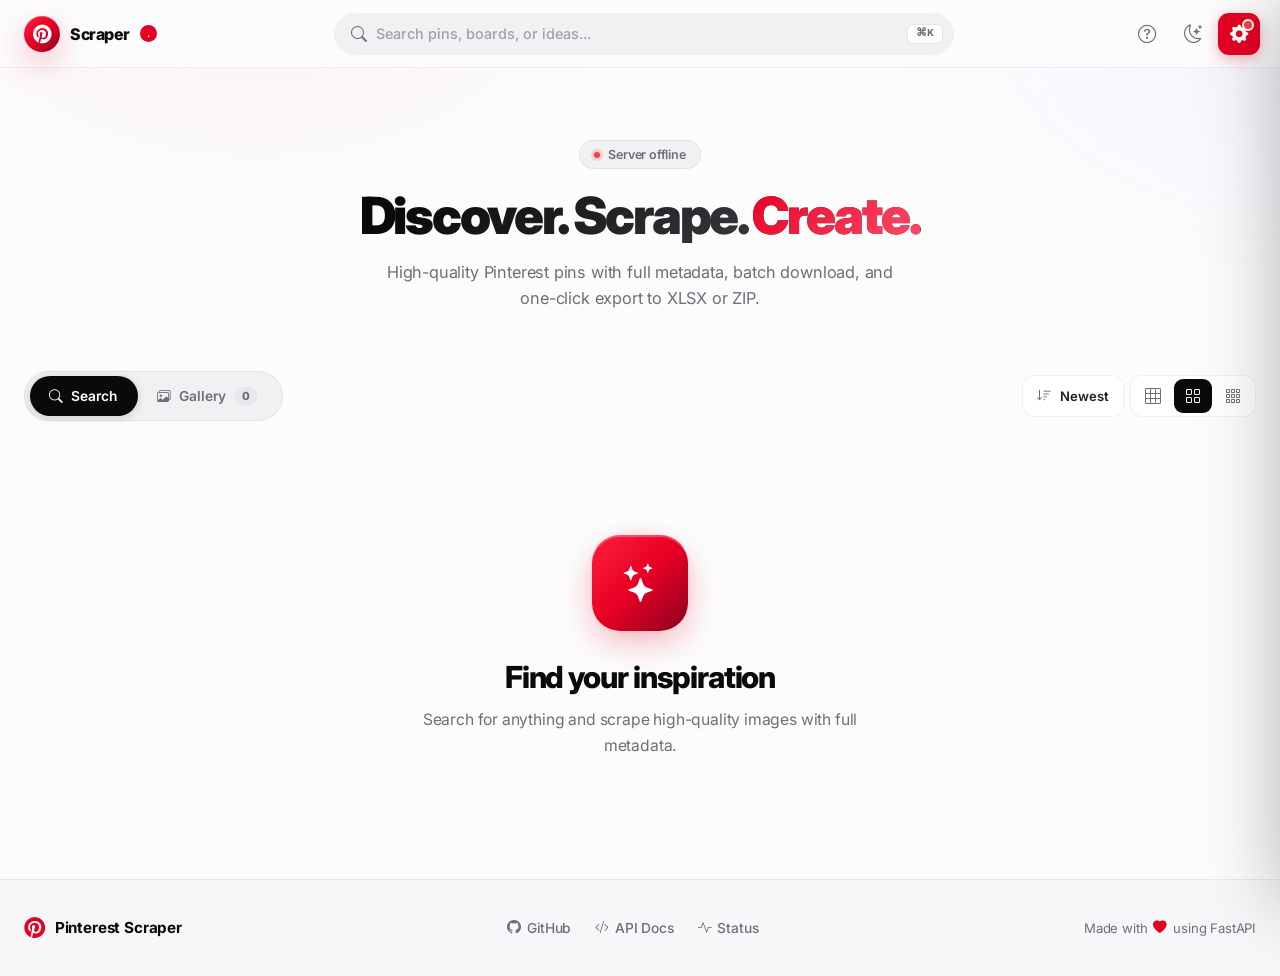
==== commit 2052ebce: "Upgradeeeeeeeeeeee to next level" ====
--- a/static/index.html
+++ b/static/index.html
@@ -46,7 +46,7 @@
   <a class="logo" href="/" aria-label="Home">
     <span class="logo-badge"><i class="bi bi-pinterest"></i></span>
     <span class="logo-name">Scraper</span>
-    <span class="logo-tag">v1.4</span>
+    <span class="logo-tag">.</span>
   </a>
 
   <form id="search-form" class="search-box" autocomplete="off">
@@ -171,7 +171,7 @@
       <span>Pinterest Scraper</span>
     </div>
     <div class="footer-links">
-      <a href="https://github.com/raihan-rifat007/T" target="_blank" rel="noopener">
+      <a href="https://github.com/raihan-rifat007" target="_blank" rel="noopener">
         <i class="bi bi-github"></i> GitHub
       </a>
       <a href="/docs" target="_blank" rel="noopener">
@@ -344,4 +344,4 @@
 
 <script src="/static/js/app.js"></script>
 </body>
-</html>+</html>
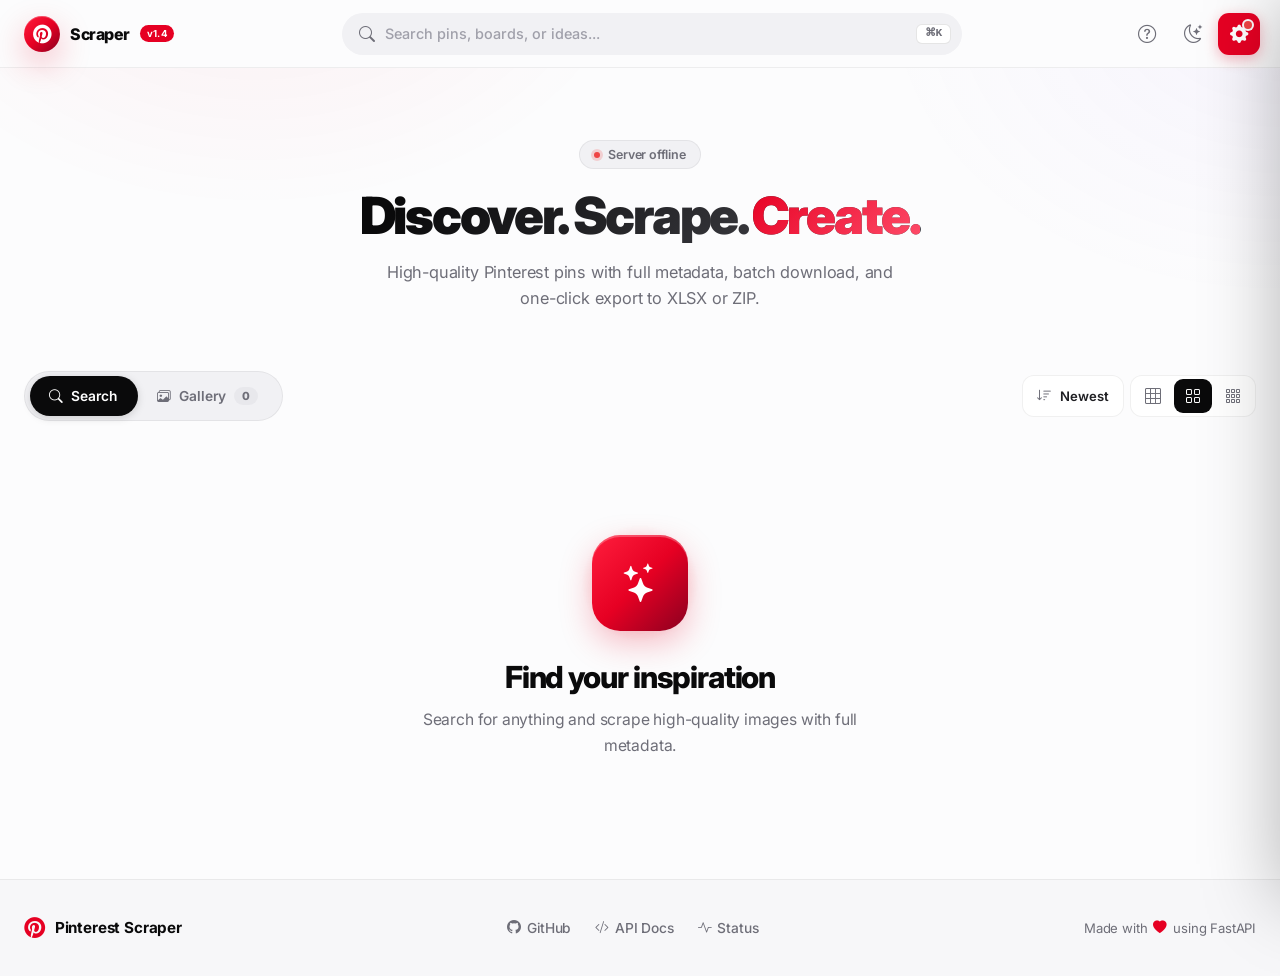
==== commit 357f4e9c: "Upgradeeeeeeeeeeee to next level" ====
--- a/static/index.html
+++ b/static/index.html
@@ -46,7 +46,7 @@
   <a class="logo" href="/" aria-label="Home">
     <span class="logo-badge"><i class="bi bi-pinterest"></i></span>
     <span class="logo-name">Scraper</span>
-    <span class="logo-tag">.</span>
+    <span class="logo-tag">v1.4</span>
   </a>
 
   <form id="search-form" class="search-box" autocomplete="off">
@@ -171,7 +171,7 @@
       <span>Pinterest Scraper</span>
     </div>
     <div class="footer-links">
-      <a href="https://github.com/raihan-rifat007" target="_blank" rel="noopener">
+      <a href="https://github.com/raihan-rifat007/T" target="_blank" rel="noopener">
         <i class="bi bi-github"></i> GitHub
       </a>
       <a href="/docs" target="_blank" rel="noopener">
@@ -344,4 +344,4 @@
 
 <script src="/static/js/app.js"></script>
 </body>
-</html>
+</html>
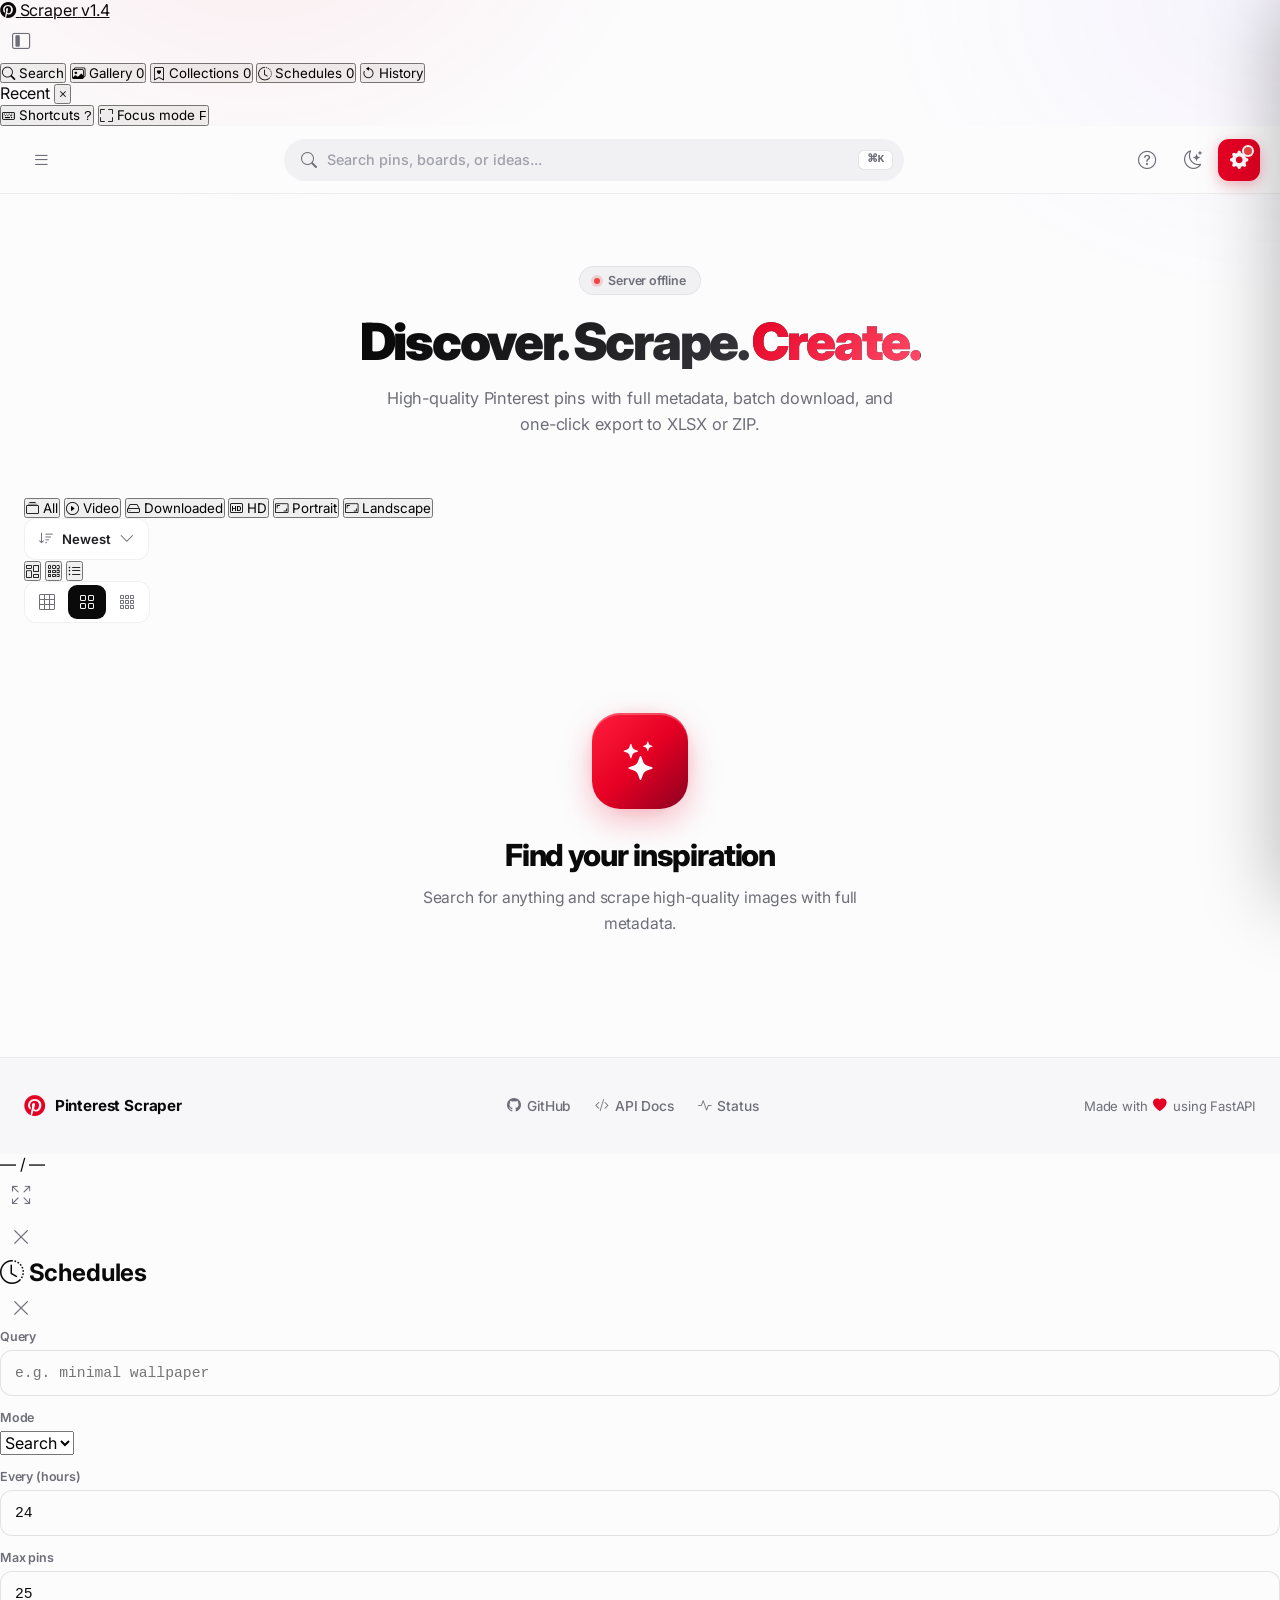
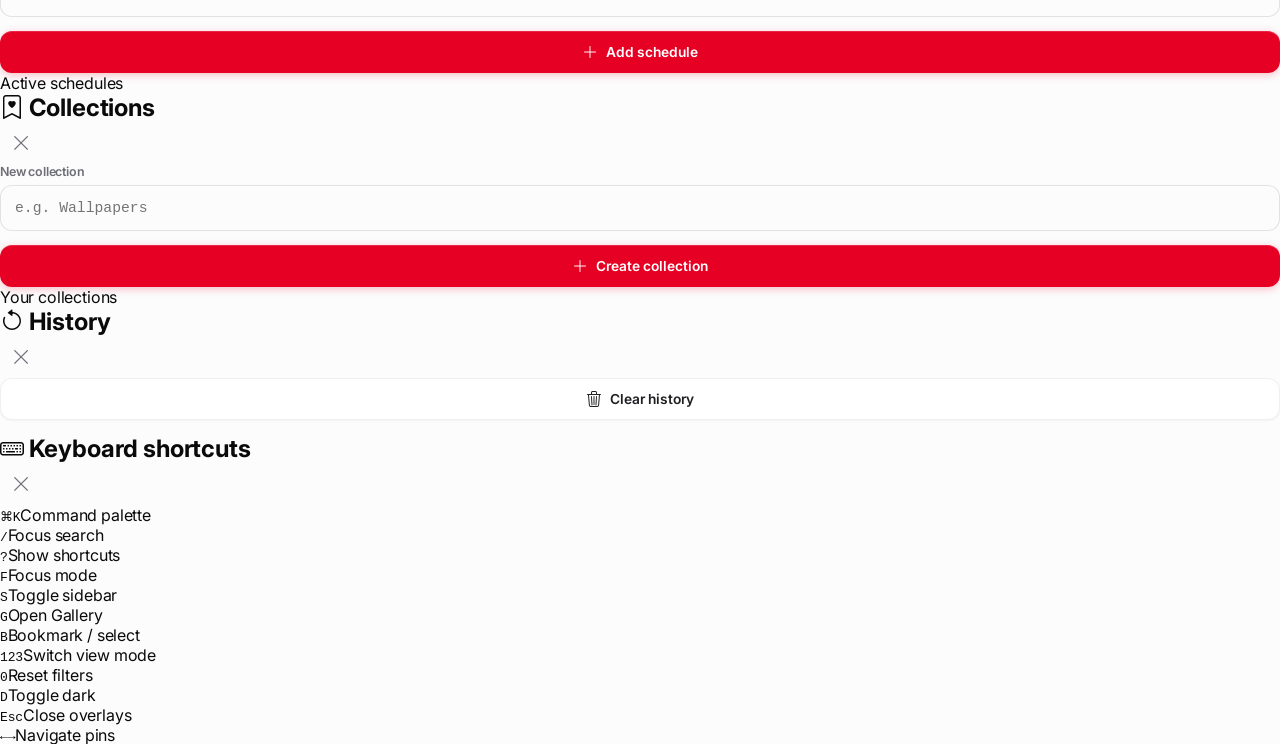
==== commit 48a98b52: "Upgradeeeeeeeeeeee to next level" ====
--- a/static/index.html
+++ b/static/index.html
@@ -9,29 +9,17 @@
 <meta name="mobile-web-app-capable" content="yes">
 <meta name="format-detection" content="telephone=no">
 <meta name="description" content="Scrape Pinterest pins with high-quality images, full metadata, batch download, and one-click export to XLSX or ZIP.">
-
 <meta property="og:type" content="website">
 <meta property="og:site_name" content="Pinterest Scraper">
 <meta property="og:title" content="Pinterest Scraper — High-quality pin collection">
 <meta property="og:description" content="Scrape Pinterest pins with high-quality images, full metadata, batch download, and one-click export to XLSX or ZIP.">
-<meta property="og:url" content="/">
 <meta property="og:image" content="/static/og-image.png">
-<meta property="og:image:secure_url" content="/static/og-image.png">
-<meta property="og:image:type" content="image/png">
 <meta property="og:image:width" content="1200">
 <meta property="og:image:height" content="630">
-<meta property="og:image:alt" content="Pinterest Scraper">
-<meta property="og:locale" content="en_US">
-
 <meta name="twitter:card" content="summary_large_image">
-<meta name="twitter:site" content="@pinterest">
 <meta name="twitter:title" content="Pinterest Scraper — High-quality pin collection">
-<meta name="twitter:description" content="Scrape Pinterest pins with high-quality images, full metadata, batch download, and one-click export to XLSX or ZIP.">
 <meta name="twitter:image" content="/static/og-image.png">
-<meta name="twitter:image:alt" content="Pinterest Scraper">
-
 <title>Pinterest Scraper</title>
-
 <link rel="preconnect" href="https://fonts.googleapis.com">
 <link rel="preconnect" href="https://fonts.gstatic.com" crossorigin>
 <link href="https://fonts.googleapis.com/css2?family=Inter:wght@400;500;600;700;800;900&family=JetBrains+Mono:wght@500;600&display=swap" rel="stylesheet">
@@ -40,159 +28,265 @@
 <link rel="stylesheet" href="/static/css/style.css">
 <script src="https://cdn.jsdelivr.net/npm/chart.js@4"></script>
 </head>
-<body>
-
-<header class="topbar">
-  <a class="logo" href="/" aria-label="Home">
-    <span class="logo-badge"><i class="bi bi-pinterest"></i></span>
-    <span class="logo-name">Scraper</span>
-    <span class="logo-tag">v1.4</span>
-  </a>
-
-  <form id="search-form" class="search-box" autocomplete="off">
-    <i class="bi bi-search"></i>
-    <input id="search-input" type="text" placeholder="Search pins, boards, or ideas..." autocomplete="off" spellcheck="false">
-    <button type="button" id="search-clear" class="search-clear" aria-label="Clear">
-      <i class="bi bi-x-lg"></i>
-    </button>
-    <span class="kbd-hint" id="search-kbd">⌘K</span>
-    <ul id="suggest-list" class="suggest-list"></ul>
-  </form>
-
-  <div class="topbar-actions">
-    <button id="shortcuts-btn" class="icon-btn" title="Keyboard shortcuts" aria-label="Shortcuts">
-      <i class="bi bi-question-circle"></i>
-    </button>
-    <button id="theme-btn" class="icon-btn" title="Toggle theme" aria-label="Toggle theme">
-      <i id="theme-icon" class="bi bi-moon-stars"></i>
-    </button>
-    <button id="settings-btn" class="icon-btn settings-btn" title="Settings" aria-label="Settings">
-      <i class="bi bi-gear-fill"></i>
-      <span id="status-dot" class="status-dot" title="Server status"></span>
-    </button>
-  </div>
-</header>
-
-<main>
-  <div id="recent-row" class="hero-suggestions hidden" style="margin-bottom: 24px;"></div>
-
-  <section id="hero" class="hero">
-    <div class="hero-eyebrow" id="hero-eyebrow">
-      <span class="dot"></span>
-      <span id="hero-status">Checking status…</span>
-    </div>
-    <h1>Discover. Scrape. <span class="accent">Create.</span></h1>
-    <p>High-quality Pinterest pins with full metadata, batch download, and one-click export to XLSX or ZIP.</p>
-  </section>
-
-  <div class="toolbar">
-    <div class="segmented">
-      <div class="tab-indicator" id="tab-indicator"></div>
-      <button class="tab active" id="tab-search" data-view="search">
+<body data-view-mode="masonry">
+
+<div class="app-shell">
+
+  <aside class="app-sidebar" id="app-sidebar">
+    <div class="sidebar-brand">
+      <a class="brand-link" href="/" aria-label="Home">
+        <span class="brand-badge"><i class="bi bi-pinterest"></i></span>
+        <span class="brand-text">
+          <span class="brand-name">Scraper</span>
+          <span class="brand-tag">v1.4</span>
+        </span>
+      </a>
+      <button class="icon-btn sidebar-collapse" id="sidebar-collapse" title="Collapse sidebar" aria-label="Collapse">
+        <i class="bi bi-layout-sidebar-inset"></i>
+      </button>
+    </div>
+
+    <nav class="sidebar-nav-main">
+      <button class="nav-btn-main active" data-nav="search">
         <i class="bi bi-search"></i>
         <span>Search</span>
       </button>
-      <button class="tab" id="tab-gallery" data-view="gallery">
+      <button class="nav-btn-main" data-nav="gallery">
         <i class="bi bi-images"></i>
         <span>Gallery</span>
-        <span id="gallery-badge" class="badge">0</span>
-      </button>
-    </div>
-
-    <div class="toolbar-spacer"></div>
-
-    <div class="toolbar-group">
-      <button id="sort-btn" class="tool-btn" title="Sort">
-        <i class="bi bi-sort-down"></i>
-        <span>Newest</span>
-      </button>
-      <div class="density-toggle" id="density-toggle" role="group" aria-label="Density">
-        <button type="button" data-density="comfortable" title="Comfortable" aria-label="Comfortable"><i class="bi bi-grid-3x3"></i></button>
-        <button type="button" data-density="default" title="Default" aria-label="Default"><i class="bi bi-grid"></i></button>
-        <button type="button" data-density="compact" title="Compact" aria-label="Compact"><i class="bi bi-grid-3x3-gap"></i></button>
-      </div>
-    </div>
-  </div>
-
-  <section id="progress-card" class="progress-card hidden">
-    <div class="progress-head">
-      <div class="progress-head-left">
-        <div class="spinner"></div>
-        <span id="progress-title">Collecting pins</span>
-      </div>
-      <div class="progress-head-right">
-        <span id="progress-pct" class="progress-pct">0%</span>
-        <button id="cancel-btn" class="btn ghost small">
-          <i class="bi bi-x-circle"></i> Cancel
+        <span class="nav-badge" id="nav-gallery-count">0</span>
+      </button>
+      <button class="nav-btn-main" data-nav="collections">
+        <i class="bi bi-bookmark-heart"></i>
+        <span>Collections</span>
+        <span class="nav-badge" id="nav-collections-count">0</span>
+      </button>
+      <button class="nav-btn-main" data-nav="schedules">
+        <i class="bi bi-clock-history"></i>
+        <span>Schedules</span>
+        <span class="nav-badge" id="nav-schedules-count">0</span>
+      </button>
+      <button class="nav-btn-main" data-nav="history">
+        <i class="bi bi-arrow-counterclockwise"></i>
+        <span>History</span>
+      </button>
+    </nav>
+
+    <div class="sidebar-divider"></div>
+
+    <div class="sidebar-recent" id="sidebar-recent">
+      <div class="sidebar-section-title">
+        <span>Recent</span>
+        <button class="sidebar-clear" id="clear-recent" title="Clear"><i class="bi bi-x"></i></button>
+      </div>
+      <div id="sidebar-recent-list"></div>
+    </div>
+
+    <div class="sidebar-footer">
+      <button class="sidebar-quick" id="shortcuts-open" title="Keyboard shortcuts (?)">
+        <i class="bi bi-keyboard"></i>
+        <span>Shortcuts</span>
+        <kbd>?</kbd>
+      </button>
+      <button class="sidebar-quick" id="focus-toggle" title="Focus mode (F)">
+        <i class="bi bi-fullscreen"></i>
+        <span>Focus mode</span>
+        <kbd>F</kbd>
+      </button>
+    </div>
+  </aside>
+
+  <div class="app-main">
+
+    <header class="topbar">
+      <button class="icon-btn mobile-sidebar-toggle" id="mobile-sidebar-toggle" aria-label="Menu">
+        <i class="bi bi-list"></i>
+      </button>
+
+      <form id="search-form" class="search-box" autocomplete="off">
+        <i class="bi bi-search"></i>
+        <input id="search-input" type="text" placeholder="Search pins, boards, or ideas..." autocomplete="off" spellcheck="false">
+        <button type="button" id="search-clear" class="search-clear" aria-label="Clear">
+          <i class="bi bi-x-lg"></i>
         </button>
-      </div>
-    </div>
-    <div class="phase-chips" id="phase-chips">
-      <span class="phase-chip" data-phase="collect">Collect</span>
-      <span class="phase-chip" data-phase="details">Details</span>
-      <span class="phase-chip" data-phase="download">Download</span>
-    </div>
-    <div class="bar"><div id="progress-bar" class="bar-fill"></div></div>
-    <div id="progress-meta" class="progress-meta"></div>
-  </section>
-
-  <section id="stats-card" class="stats-card hidden"></section>
-
-  <section id="chart-card" class="chart-card hidden">
-    <h3><i class="bi bi-graph-up-arrow"></i> Engagement insights</h3>
-    <canvas id="chart-canvas" height="100"></canvas>
-  </section>
-
-  <section id="export-bar" class="export-bar hidden">
-    <a id="exp-zip" class="btn primary" href="#" download>
-      <i class="bi bi-file-zip"></i> Download ZIP
-    </a>
-    <a id="exp-xlsx" class="btn ghost" href="#" download>
-      <i class="bi bi-file-spreadsheet"></i> Export XLSX
-    </a>
-  </section>
-
-  <section id="grid" class="masonry"></section>
-  <div id="scroll-sentinel" class="scroll-sentinel"></div>
-
-  <section id="empty" class="empty">
-    <div class="empty-badge" id="empty-icon">
-      <i class="bi bi-stars"></i>
-    </div>
-    <h2 id="empty-title">Find your inspiration</h2>
-    <p id="empty-text">Search for anything and scrape high-quality images with full metadata.</p>
-  </section>
-</main>
-
-<footer class="footer">
-  <div class="footer-inner">
-    <div class="footer-brand">
-      <i class="bi bi-pinterest"></i>
-      <span>Pinterest Scraper</span>
-    </div>
-    <div class="footer-links">
-      <a href="https://github.com/raihan-rifat007/T" target="_blank" rel="noopener">
-        <i class="bi bi-github"></i> GitHub
-      </a>
-      <a href="/docs" target="_blank" rel="noopener">
-        <i class="bi bi-code-slash"></i> API Docs
-      </a>
-      <a href="/api/health" target="_blank" rel="noopener">
-        <i class="bi bi-activity"></i> Status
-      </a>
-    </div>
-    <div class="footer-copy">
-      Made with <i class="bi bi-heart-fill"></i> using FastAPI
-    </div>
-  </div>
-</footer>
+        <span class="kbd-hint" id="search-kbd">⌘K</span>
+        <ul id="suggest-list" class="suggest-list"></ul>
+      </form>
+
+      <div class="topbar-actions">
+        <button id="shortcuts-btn" class="icon-btn" title="Keyboard shortcuts" aria-label="Shortcuts">
+          <i class="bi bi-question-circle"></i>
+        </button>
+        <button id="theme-btn" class="icon-btn" title="Toggle theme" aria-label="Toggle theme">
+          <i id="theme-icon" class="bi bi-moon-stars"></i>
+        </button>
+        <button id="settings-btn" class="icon-btn settings-btn" title="Settings" aria-label="Settings">
+          <i class="bi bi-gear-fill"></i>
+          <span id="status-dot" class="status-dot" title="Server status"></span>
+        </button>
+      </div>
+    </header>
+
+    <main class="app-content">
+
+      <section id="hero" class="hero">
+        <div class="hero-eyebrow" id="hero-eyebrow">
+          <span class="dot"></span>
+          <span id="hero-status">Checking status…</span>
+        </div>
+        <h1>Discover. Scrape. <span class="accent">Create.</span></h1>
+        <p>High-quality Pinterest pins with full metadata, batch download, and one-click export to XLSX or ZIP.</p>
+        <div id="recent-row" class="hero-suggestions hidden"></div>
+      </section>
+
+      <div class="view-toolbar" id="view-toolbar">
+        <div class="view-toolbar-left">
+          <div class="filter-bar" id="filter-bar">
+            <button class="filter-chip" data-filter="all" title="All pins"><i class="bi bi-collection"></i> All</button>
+            <button class="filter-chip" data-filter="video" title="Video pins only"><i class="bi bi-play-circle"></i> Video</button>
+            <button class="filter-chip" data-filter="downloaded" title="Downloaded pins"><i class="bi bi-hdd"></i> Downloaded</button>
+            <button class="filter-chip" data-filter="hd" title="High resolution"><i class="bi bi-badge-hd"></i> HD</button>
+            <button class="filter-chip" data-filter="portrait" title="Portrait aspect"><i class="bi bi-aspect-ratio"></i> Portrait</button>
+            <button class="filter-chip" data-filter="landscape" title="Landscape aspect"><i class="bi bi-aspect-ratio"></i> Landscape</button>
+          </div>
+        </div>
+
+        <div class="view-toolbar-right">
+          <div class="sort-dropdown" id="sort-dropdown">
+            <button class="tool-btn sort-trigger" id="sort-trigger" title="Sort">
+              <i class="bi bi-sort-down"></i>
+              <span id="sort-label">Newest</span>
+              <i class="bi bi-chevron-down sort-caret"></i>
+            </button>
+            <div class="sort-menu hidden" id="sort-menu">
+              <button data-sort="newest"><i class="bi bi-sort-down"></i> Newest first</button>
+              <button data-sort="oldest"><i class="bi bi-sort-up"></i> Oldest first</button>
+              <button data-sort="saves"><i class="bi bi-fire"></i> Most saved</button>
+              <button data-sort="comments"><i class="bi bi-chat-dots"></i> Most commented</button>
+              <button data-sort="resolution"><i class="bi bi-badge-hd"></i> Highest resolution</button>
+              <button data-sort="title"><i class="bi bi-sort-alpha-down"></i> Title A–Z</button>
+            </div>
+          </div>
+
+          <div class="view-modes" id="view-modes">
+            <button data-mode="masonry" class="active" title="Masonry"><i class="bi bi-columns-gap"></i></button>
+            <button data-mode="grid" title="Grid"><i class="bi bi-grid-3x3-gap"></i></button>
+            <button data-mode="list" title="List"><i class="bi bi-list-ul"></i></button>
+          </div>
+
+          <div class="density-toggle" id="density-toggle" role="group" aria-label="Density">
+            <button type="button" data-density="comfortable" title="Comfortable"><i class="bi bi-grid-3x3"></i></button>
+            <button type="button" data-density="default" class="active" title="Default"><i class="bi bi-grid"></i></button>
+            <button type="button" data-density="compact" title="Compact"><i class="bi bi-grid-3x3-gap"></i></button>
+          </div>
+        </div>
+      </div>
+
+      <section id="progress-card" class="progress-card hidden">
+        <div class="progress-head">
+          <div class="progress-head-left">
+            <div class="spinner"></div>
+            <span id="progress-title">Collecting pins</span>
+          </div>
+          <div class="progress-head-right">
+            <span id="progress-eta" class="progress-eta"></span>
+            <span id="progress-pct" class="progress-pct">0%</span>
+            <button id="cancel-btn" class="btn ghost small">
+              <i class="bi bi-x-circle"></i> Cancel
+            </button>
+          </div>
+        </div>
+        <div class="phase-chips" id="phase-chips">
+          <span class="phase-chip" data-phase="collect">Collect</span>
+          <span class="phase-chip" data-phase="details">Details</span>
+          <span class="phase-chip" data-phase="download">Download</span>
+        </div>
+        <div class="bar"><div id="progress-bar" class="bar-fill"></div></div>
+        <div class="progress-meta-row">
+          <div id="progress-meta" class="progress-meta"></div>
+          <div id="progress-rate" class="progress-rate"></div>
+        </div>
+      </section>
+
+      <section id="stats-card" class="stats-card hidden"></section>
+
+      <section id="chart-card" class="chart-card hidden">
+        <h3><i class="bi bi-graph-up-arrow"></i> Engagement insights</h3>
+        <canvas id="chart-canvas" height="100"></canvas>
+      </section>
+
+      <section id="export-bar" class="export-bar hidden">
+        <a id="exp-zip" class="btn primary" href="#" download>
+          <i class="bi bi-file-zip"></i> Download ZIP
+        </a>
+        <a id="exp-xlsx" class="btn ghost" href="#" download>
+          <i class="bi bi-file-spreadsheet"></i> Export XLSX
+        </a>
+        <div class="toolbar-spacer"></div>
+        <button id="bulk-toggle" class="btn ghost">
+          <i class="bi bi-check2-square"></i> Select
+        </button>
+      </section>
+
+      <div id="filter-status" class="filter-status hidden"></div>
+
+      <section id="grid" class="masonry"></section>
+      <div id="scroll-sentinel" class="scroll-sentinel"></div>
+
+      <section id="empty" class="empty">
+        <div class="empty-badge" id="empty-icon">
+          <i class="bi bi-stars"></i>
+        </div>
+        <h2 id="empty-title">Find your inspiration</h2>
+        <p id="empty-text">Search for anything and scrape high-quality images with full metadata.</p>
+      </section>
+
+    </main>
+
+    <footer class="footer">
+      <div class="footer-inner">
+        <div class="footer-brand">
+          <i class="bi bi-pinterest"></i>
+          <span>Pinterest Scraper</span>
+        </div>
+        <div class="footer-links">
+          <a href="https://github.com/raihan-rifat007/T" target="_blank" rel="noopener">
+            <i class="bi bi-github"></i> GitHub
+          </a>
+          <a href="/docs" target="_blank" rel="noopener">
+            <i class="bi bi-code-slash"></i> API Docs
+          </a>
+          <a href="/api/health" target="_blank" rel="noopener">
+            <i class="bi bi-activity"></i> Status
+          </a>
+        </div>
+        <div class="footer-copy">
+          Made with <i class="bi bi-heart-fill"></i> using FastAPI
+        </div>
+      </div>
+    </footer>
+
+  </div>
+
+</div>
+
+<div id="pin-detail" class="pin-detail" aria-hidden="true">
+  <div class="pin-detail-head">
+    <span class="pin-detail-counter" id="detail-counter">— / —</span>
+    <div class="pin-detail-head-actions">
+      <button class="icon-btn" id="detail-open-modal" title="Open full view"><i class="bi bi-arrows-fullscreen"></i></button>
+      <button class="icon-btn" id="detail-close" title="Close"><i class="bi bi-x-lg"></i></button>
+    </div>
+  </div>
+  <div class="pin-detail-body" id="detail-body"></div>
+</div>
 
 <div id="pin-modal" class="pin-modal" role="dialog" aria-hidden="true">
   <button id="pm-prev" class="nav-btn" aria-label="Previous"><i class="bi bi-chevron-left"></i></button>
   <div class="pin-modal-box">
     <div class="pm-topbar">
       <div class="pm-top-left">
-        <button id="pm-copy-link" class="icon-btn" title="Copy link" aria-label="Copy link"><i class="bi bi-link-45deg"></i></button>
+        <button id="pm-copy-link" class="icon-btn" title="Copy link"><i class="bi bi-link-45deg"></i></button>
         <a id="pm-pin-link" class="btn ghost small" target="_blank" rel="noopener">
           <i class="bi bi-pinterest"></i><span>Pinterest</span>
           <i class="bi bi-box-arrow-up-right"></i>
@@ -205,7 +299,6 @@
         <button id="close-pin-modal" class="icon-btn" aria-label="Close"><i class="bi bi-x-lg"></i></button>
       </div>
     </div>
-
     <div class="pin-modal-grid">
       <div class="pin-modal-imgwrap">
         <img id="pm-img" src="" alt="" loading="eager">
@@ -222,10 +315,8 @@
             <i class="bi bi-person-badge"></i> Profile
           </a>
         </div>
-
         <h2 id="pm-title" class="pm-title"></h2>
         <p id="pm-desc" class="pm-desc hidden"></p>
-
         <div class="pm-badges-row">
           <div class="pm-badge">
             <i class="bi bi-bookmark-heart"></i>
@@ -242,18 +333,15 @@
             <span class="pm-badge-val" id="pm-val-size">—</span>
           </div>
         </div>
-
         <div id="pm-board-row" class="pm-board-row hidden">
           <i class="bi bi-folder2-open"></i>
           <span>Board:</span>
           <a id="pm-board-name" class="pm-board-link" target="_blank" rel="noopener"></a>
         </div>
-
         <div class="pm-colors-wrap hidden">
           <span class="pm-section-label"><i class="bi bi-palette-fill"></i> Palette</span>
           <div id="pm-colors" class="pm-colors"></div>
         </div>
-
         <div class="pm-actions">
           <button id="pm-visual" class="btn ghost"><i class="bi bi-stars"></i> More like this</button>
         </div>
@@ -265,6 +353,8 @@
 
 <div id="selection-bar" class="selection-bar hidden">
   <span id="sel-count" class="sel-count">0 selected</span>
+  <button id="sel-download" class="btn ghost small"><i class="bi bi-cloud-arrow-down"></i> Download</button>
+  <button id="sel-collection" class="btn ghost small"><i class="bi bi-bookmark-plus"></i> Save</button>
   <button id="sel-delete" class="btn primary small"><i class="bi bi-trash3"></i> Delete</button>
   <button id="sel-cancel" class="btn ghost small">Cancel</button>
 </div>
@@ -281,7 +371,7 @@
     <div class="cp-footer">
       <span><kbd class="kbd-inline">↑</kbd> <kbd class="kbd-inline">↓</kbd> navigate</span>
       <span><kbd class="kbd-inline">↵</kbd> select</span>
-      <span class="cp-hint"><i class="bi bi-lightning-charge-fill" style="color:var(--red);"></i> Scraper Commands</span>
+      <span class="cp-hint"><i class="bi bi-lightning-charge-fill" style="color:var(--red);"></i> Commands</span>
     </div>
   </div>
 </div>
@@ -318,14 +408,12 @@
         <input type="checkbox" id="opt-insights">
       </div>
     </div>
-
     <div class="drawer-section">
       <div class="drawer-section-title"><i class="bi bi-rulers"></i> Quality &amp; limits</div>
       <div class="field"><label>Max pins</label><input type="number" id="opt-limit" value="25" min="1" max="500"></div>
       <div class="field"><label>Min image width (px)</label><input type="number" id="opt-min-width" value="0" min="0"></div>
       <div class="field"><label>Min image height (px)</label><input type="number" id="opt-min-height" value="0" min="0"></div>
     </div>
-
     <div class="drawer-section">
       <div class="drawer-section-title"><i class="bi bi-speedometer2"></i> Performance</div>
       <div class="field"><label>Concurrent workers</label><input type="number" id="opt-workers" value="4" min="1" max="16"></div>
@@ -333,13 +421,98 @@
       <div class="field"><label>Random jitter (s)</label><input type="number" id="opt-jitter" value="0.5" min="0" step="0.1"></div>
       <div class="field"><label>Save every N pins</label><input type="number" id="opt-batch" value="10" min="1" max="100"></div>
     </div>
-
     <button id="reset-settings" class="btn ghost" style="width:100%; justify-content:center; margin-top:8px;">
       <i class="bi bi-arrow-counterclockwise"></i> Reset to defaults
     </button>
   </div>
 </aside>
 
+<div id="schedules-panel" class="side-panel" aria-hidden="true">
+  <div class="side-panel-head">
+    <h2><i class="bi bi-clock-history"></i> Schedules</h2>
+    <button class="icon-btn" data-close-panel aria-label="Close"><i class="bi bi-x-lg"></i></button>
+  </div>
+  <div class="side-panel-body">
+    <div class="schedule-form">
+      <div class="field"><label>Query</label><input type="text" id="sch-query" placeholder="e.g. minimal wallpaper"></div>
+      <div class="field-row">
+        <div class="field">
+          <label>Mode</label>
+          <select id="sch-mode">
+            <option value="search">Search</option>
+            <option value="board">Board</option>
+          </select>
+        </div>
+        <div class="field">
+          <label>Every (hours)</label>
+          <input type="number" id="sch-interval" value="24" min="1" max="720">
+        </div>
+      </div>
+      <div class="field"><label>Max pins</label><input type="number" id="sch-limit" value="25" min="1" max="200"></div>
+      <button class="btn primary" id="sch-add" style="width:100%; justify-content:center;">
+        <i class="bi bi-plus-lg"></i> Add schedule
+      </button>
+    </div>
+    <div class="side-panel-section-title">Active schedules</div>
+    <div id="schedules-list"></div>
+  </div>
+</div>
+
+<div id="collections-panel" class="side-panel" aria-hidden="true">
+  <div class="side-panel-head">
+    <h2><i class="bi bi-bookmark-heart"></i> Collections</h2>
+    <button class="icon-btn" data-close-panel aria-label="Close"><i class="bi bi-x-lg"></i></button>
+  </div>
+  <div class="side-panel-body">
+    <div class="schedule-form">
+      <div class="field"><label>New collection</label><input type="text" id="col-name" placeholder="e.g. Wallpapers"></div>
+      <button class="btn primary" id="col-add" style="width:100%; justify-content:center;">
+        <i class="bi bi-plus-lg"></i> Create collection
+      </button>
+    </div>
+    <div class="side-panel-section-title">Your collections</div>
+    <div id="collections-list"></div>
+  </div>
+</div>
+
+<div id="history-panel" class="side-panel" aria-hidden="true">
+  <div class="side-panel-head">
+    <h2><i class="bi bi-arrow-counterclockwise"></i> History</h2>
+    <button class="icon-btn" data-close-panel aria-label="Close"><i class="bi bi-x-lg"></i></button>
+  </div>
+  <div class="side-panel-body">
+    <button class="btn ghost" id="history-clear" style="width:100%; justify-content:center; margin-bottom:14px;">
+      <i class="bi bi-trash3"></i> Clear history
+    </button>
+    <div id="history-list"></div>
+  </div>
+</div>
+
+<div id="context-menu" class="context-menu hidden" role="menu"></div>
+
+<div id="shortcuts-overlay" class="shortcuts-overlay" aria-hidden="true">
+  <div class="shortcuts-card">
+    <div class="shortcuts-head">
+      <h2><i class="bi bi-keyboard"></i> Keyboard shortcuts</h2>
+      <button class="icon-btn" id="shortcuts-close" aria-label="Close"><i class="bi bi-x-lg"></i></button>
+    </div>
+    <div class="shortcuts-grid">
+      <div class="shortcut-item"><kbd>⌘</kbd><kbd>K</kbd><span>Command palette</span></div>
+      <div class="shortcut-item"><kbd>/</kbd><span>Focus search</span></div>
+      <div class="shortcut-item"><kbd>?</kbd><span>Show shortcuts</span></div>
+      <div class="shortcut-item"><kbd>F</kbd><span>Focus mode</span></div>
+      <div class="shortcut-item"><kbd>S</kbd><span>Toggle sidebar</span></div>
+      <div class="shortcut-item"><kbd>G</kbd><span>Open Gallery</span></div>
+      <div class="shortcut-item"><kbd>B</kbd><span>Bookmark / select</span></div>
+      <div class="shortcut-item"><kbd>1</kbd><kbd>2</kbd><kbd>3</kbd><span>Switch view mode</span></div>
+      <div class="shortcut-item"><kbd>0</kbd><span>Reset filters</span></div>
+      <div class="shortcut-item"><kbd>D</kbd><span>Toggle dark</span></div>
+      <div class="shortcut-item"><kbd>Esc</kbd><span>Close overlays</span></div>
+      <div class="shortcut-item"><kbd>←</kbd><kbd>→</kbd><span>Navigate pins</span></div>
+    </div>
+  </div>
+</div>
+
 <div id="toast-container" class="toast-container"></div>
 
 <script src="/static/js/app.js"></script>
--- a/static/css/style.css
+++ b/static/css/style.css
@@ -558,17 +558,33 @@
   background: var(--surface);
 }
 .pin-img.img-loaded { opacity: 1; }
+
+/* ============ FIXED: video badge center ============ */
 .video-badge {
-  position: absolute; top: 12px; right: 12px;
-  width: 40px; height: 40px; border-radius: 50%;
-  background: rgba(0,0,0,.75);
-  display: grid; place-items: center;
-  pointer-events: none; z-index: 2;
-  color: #fff; font-size: 1rem;
-  box-shadow: 0 4px 12px rgba(0,0,0,.3);
-  transition: transform .3s var(--ease-spring), background .25s;
-}
-.pin-card:hover .video-badge { transform: scale(1.15); background: var(--red); }
+  position: absolute;
+  top: 50%;
+  left: 50%;
+  transform: translate(-50%, -50%);
+  width: 68px;
+  height: 68px;
+  border-radius: 50%;
+  background: rgba(0, 0, 0, 0.65);
+  display: grid;
+  place-items: center;
+  pointer-events: none;
+  z-index: 2;
+  color: #fff;
+  font-size: 2rem;
+  box-shadow: 0 8px 32px rgba(0,0,0,.5), 0 0 0 3px rgba(255,255,255,.15);
+  transition: transform .3s var(--ease-spring), background .25s, box-shadow .25s;
+}
+.pin-card:hover .video-badge {
+  transform: translate(-50%, -50%) scale(1.12);
+  background: var(--red);
+  box-shadow: 0 12px 40px rgba(230,0,35,.6), 0 0 0 4px rgba(255,255,255,.25);
+}
+/* ==================================================== */
+
 .pin-overlay {
   position: absolute; inset: 0;
   background: linear-gradient(to top, rgba(0,0,0,.90) 0%, rgba(0,0,0,.55) 30%, transparent 60%);
@@ -1254,6 +1270,11 @@
     gap: 10px;
     bottom: calc(16px + var(--safe-bottom));
   }
+  .video-badge {
+    width: 52px;
+    height: 52px;
+    font-size: 1.5rem;
+  }
 }
 @media (max-width: 420px) {
   .masonry { columns: 2; column-gap: 8px; }
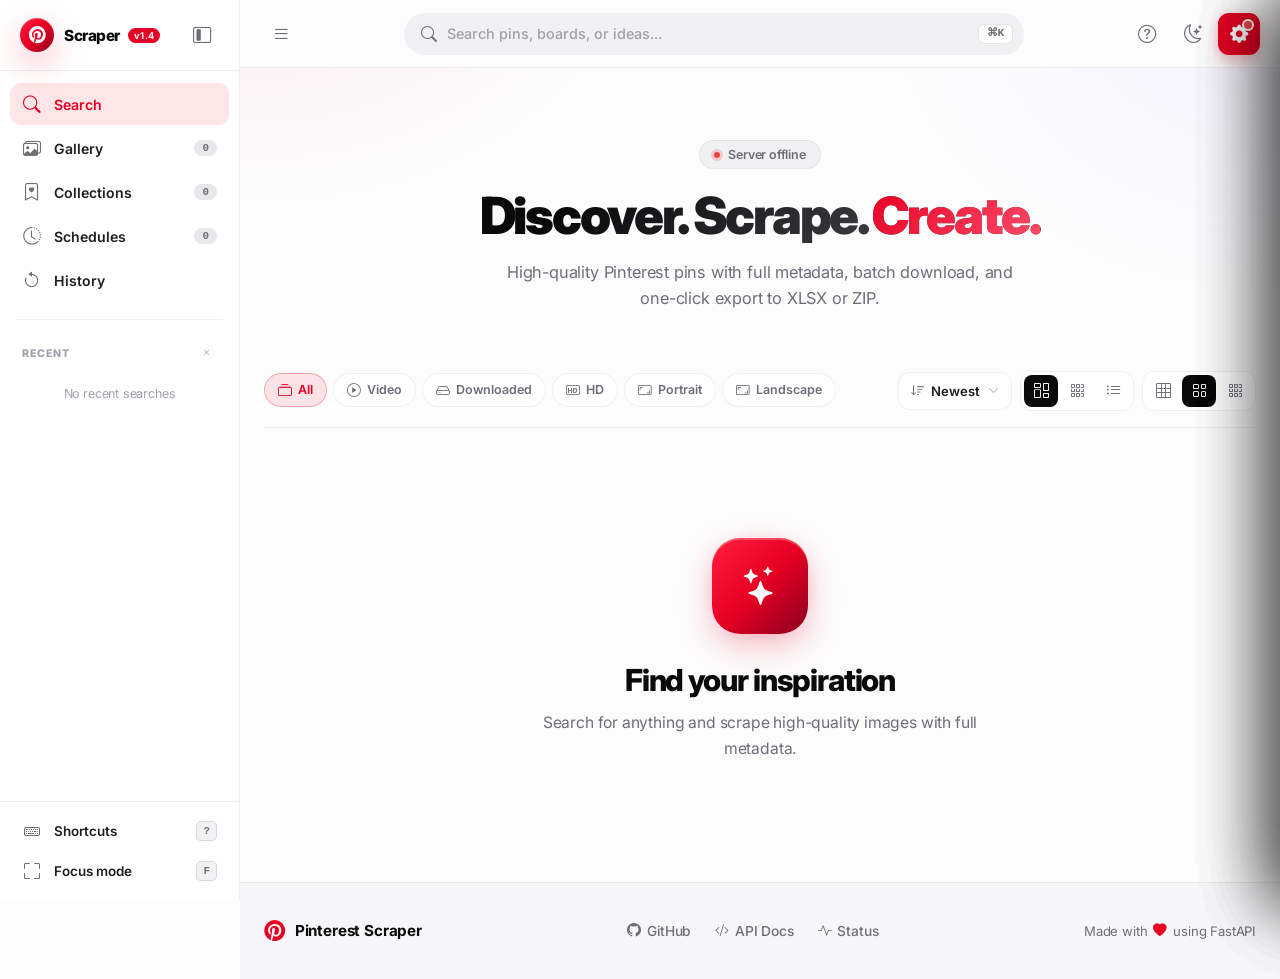
==== commit 0086dcf8: "Upgradeeeeeeeeeeee to next level" ====
--- a/static/index.html
+++ b/static/index.html
@@ -83,12 +83,12 @@
     </div>
 
     <div class="sidebar-footer">
-      <button class="sidebar-quick" id="shortcuts-open" title="Keyboard shortcuts (?)">
+      <button class="sidebar-quick" id="shortcuts-open" title="Keyboard shortcuts">
         <i class="bi bi-keyboard"></i>
         <span>Shortcuts</span>
         <kbd>?</kbd>
       </button>
-      <button class="sidebar-quick" id="focus-toggle" title="Focus mode (F)">
+      <button class="sidebar-quick" id="focus-toggle" title="Focus mode">
         <i class="bi bi-fullscreen"></i>
         <span>Focus mode</span>
         <kbd>F</kbd>
@@ -301,7 +301,7 @@
     </div>
     <div class="pin-modal-grid">
       <div class="pin-modal-imgwrap">
-        <img id="pm-img" src="" alt="" loading="eager">
+        <img id="pm-img" src="" alt="" loading="eager" referrerpolicy="no-referrer">
         <video id="pm-video" class="pm-video hidden" muted loop playsinline controls></video>
       </div>
       <div class="pin-modal-info">
@@ -503,10 +503,9 @@
       <div class="shortcut-item"><kbd>F</kbd><span>Focus mode</span></div>
       <div class="shortcut-item"><kbd>S</kbd><span>Toggle sidebar</span></div>
       <div class="shortcut-item"><kbd>G</kbd><span>Open Gallery</span></div>
-      <div class="shortcut-item"><kbd>B</kbd><span>Bookmark / select</span></div>
-      <div class="shortcut-item"><kbd>1</kbd><kbd>2</kbd><kbd>3</kbd><span>Switch view mode</span></div>
+      <div class="shortcut-item"><kbd>D</kbd><span>Toggle dark</span></div>
+      <div class="shortcut-item"><kbd>1</kbd><kbd>2</kbd><kbd>3</kbd><span>View mode</span></div>
       <div class="shortcut-item"><kbd>0</kbd><span>Reset filters</span></div>
-      <div class="shortcut-item"><kbd>D</kbd><span>Toggle dark</span></div>
       <div class="shortcut-item"><kbd>Esc</kbd><span>Close overlays</span></div>
       <div class="shortcut-item"><kbd>←</kbd><kbd>→</kbd><span>Navigate pins</span></div>
     </div>
--- a/static/css/style.css
+++ b/static/css/style.css
@@ -16,6 +16,7 @@
   --green: #10B981;
   --blue: #3B82F6;
   --amber: #F59E0B;
+  --purple: #8B5CF6;
   --radius-xs: 8px;
   --radius-sm: 12px;
   --radius: 16px;
@@ -33,6 +34,9 @@
   --font: 'Inter', -apple-system, 'Segoe UI', Roboto, sans-serif;
   --mono: 'JetBrains Mono', 'SF Mono', monospace;
   --topbar-h: 68px;
+  --sidebar-w: 240px;
+  --sidebar-w-collapsed: 68px;
+  --detail-w: 400px;
   --safe-top: env(safe-area-inset-top, 0px);
   --safe-bottom: env(safe-area-inset-bottom, 0px);
   --safe-left: env(safe-area-inset-left, 0px);
@@ -63,8 +67,6 @@
   color: var(--text);
   min-height: 100vh;
   min-height: 100dvh;
-  display: flex;
-  flex-direction: column;
   -webkit-font-smoothing: antialiased;
   -moz-osx-font-smoothing: grayscale;
   letter-spacing: -0.011em;
@@ -89,7 +91,203 @@
 button, input, select, textarea { font-family: inherit; }
 input, textarea, select { font-size: 16px; }
 ::selection { background: var(--red); color: #fff; }
-
+kbd {
+  display: inline-flex; align-items: center; justify-content: center;
+  padding: 2px 6px;
+  font-family: var(--mono); font-size: .68rem; font-weight: 700;
+  background: var(--surface);
+  border: 1px solid var(--border-strong);
+  border-radius: 5px;
+  color: var(--text-muted);
+  min-width: 20px;
+  min-height: 20px;
+  line-height: 1;
+}
+.app-shell {
+  display: flex;
+  min-height: 100vh;
+  min-height: 100dvh;
+  position: relative;
+  z-index: 1;
+}
+.app-main {
+  flex: 1;
+  min-width: 0;
+  display: flex;
+  flex-direction: column;
+  transition: margin-left .3s var(--ease);
+  margin-left: var(--sidebar-w);
+}
+body[data-sidebar="collapsed"] .app-main { margin-left: var(--sidebar-w-collapsed); }
+.app-sidebar {
+  position: fixed;
+  top: 0; left: 0; bottom: 0;
+  width: var(--sidebar-w);
+  background: var(--bg-elevated);
+  border-right: 1px solid var(--border);
+  display: flex;
+  flex-direction: column;
+  z-index: 90;
+  padding-top: var(--safe-top);
+  padding-bottom: var(--safe-bottom);
+  padding-left: var(--safe-left);
+  transition: width .3s var(--ease);
+  overflow: hidden;
+}
+.sidebar-brand {
+  display: flex; align-items: center; gap: 8px;
+  padding: 14px 16px;
+  min-height: var(--topbar-h);
+  border-bottom: 1px solid var(--border);
+  flex-shrink: 0;
+}
+.brand-link {
+  display: flex; align-items: center; gap: 10px;
+  text-decoration: none; flex: 1; min-width: 0;
+  padding: 4px; border-radius: var(--radius-full);
+  transition: background .15s;
+}
+.brand-link:hover { background: var(--surface); }
+.brand-badge {
+  width: 34px; height: 34px; border-radius: 50%;
+  background: linear-gradient(135deg, #FF1E3D 0%, var(--red) 50%, #8B0020 100%);
+  color: #fff; display: grid; place-items: center;
+  font-size: 1.05rem;
+  box-shadow: var(--shadow-red), inset 0 1px 0 rgba(255,255,255,.25);
+  flex-shrink: 0;
+  transition: transform .3s var(--ease-spring);
+}
+.brand-link:hover .brand-badge { transform: rotate(-12deg) scale(1.06); }
+.brand-text { display: flex; align-items: center; gap: 8px; min-width: 0; }
+.brand-name { font-weight: 800; font-size: .96rem; letter-spacing: -0.03em; white-space: nowrap; }
+.brand-tag {
+  font-size: .58rem; font-weight: 700;
+  padding: 2px 6px; border-radius: 999px;
+  background: var(--red); color: #fff;
+  letter-spacing: .04em;
+  flex-shrink: 0;
+}
+.sidebar-collapse {
+  width: 32px; height: 32px; flex-shrink: 0;
+  border-radius: 8px;
+  color: var(--text-muted);
+}
+.sidebar-nav-main {
+  padding: 12px 10px;
+  display: flex; flex-direction: column; gap: 2px;
+  flex-shrink: 0;
+}
+.nav-btn-main {
+  display: flex; align-items: center; gap: 12px;
+  padding: 10px 12px;
+  border-radius: 10px;
+  border: none; background: transparent;
+  color: var(--text-soft);
+  font: 600 .88rem var(--font);
+  cursor: pointer;
+  text-align: left;
+  transition: background .15s, color .15s;
+  min-height: 42px;
+  position: relative;
+  white-space: nowrap;
+}
+.nav-btn-main > i {
+  font-size: 1.1rem;
+  color: var(--text-muted);
+  width: 20px; text-align: center;
+  flex-shrink: 0;
+  transition: color .15s;
+}
+.nav-btn-main > span:not(.nav-badge) { flex: 1; min-width: 0; }
+.nav-btn-main:hover { background: var(--surface); color: var(--text); }
+.nav-btn-main:hover > i { color: var(--text); }
+.nav-btn-main.active { background: var(--red-soft); color: var(--red); }
+.nav-btn-main.active > i { color: var(--red); }
+.nav-badge {
+  background: var(--surface-2);
+  color: var(--text-muted);
+  padding: 2px 8px; border-radius: 999px;
+  font-size: .68rem; font-weight: 800;
+  font-family: var(--mono);
+  min-width: 22px; text-align: center;
+  flex-shrink: 0;
+}
+.nav-btn-main.active .nav-badge { background: var(--red); color: #fff; }
+.sidebar-divider { height: 1px; background: var(--border); margin: 6px 16px; flex-shrink: 0; }
+.sidebar-recent { flex: 1; overflow-y: auto; padding: 8px 10px 12px; min-height: 0; }
+.sidebar-section-title {
+  display: flex; align-items: center; justify-content: space-between;
+  padding: 8px 12px 6px;
+  font-size: .66rem; font-weight: 800;
+  text-transform: uppercase; letter-spacing: .1em;
+  color: var(--text-dim);
+}
+.sidebar-clear {
+  width: 22px; height: 22px; border-radius: 6px;
+  border: none; background: transparent;
+  color: var(--text-dim); cursor: pointer;
+  display: grid; place-items: center;
+  font-size: .7rem;
+}
+.sidebar-clear:hover { background: var(--surface); color: var(--text); }
+.recent-item {
+  display: flex; align-items: center; gap: 10px;
+  padding: 8px 12px;
+  border-radius: 8px;
+  color: var(--text-soft);
+  font-size: .84rem; font-weight: 500;
+  cursor: pointer;
+  transition: background .12s;
+  white-space: nowrap;
+  overflow: hidden;
+  text-overflow: ellipsis;
+  border: none; background: transparent;
+  width: 100%;
+  text-align: left;
+  min-height: 36px;
+}
+.recent-item:hover { background: var(--surface); color: var(--text); }
+.recent-item > i { color: var(--text-dim); font-size: .8rem; flex-shrink: 0; }
+.recent-item > span { overflow: hidden; text-overflow: ellipsis; white-space: nowrap; flex: 1; min-width: 0; }
+.sidebar-empty { padding: 16px 12px; text-align: center; color: var(--text-dim); font-size: .78rem; }
+.sidebar-footer {
+  padding: 10px;
+  border-top: 1px solid var(--border);
+  display: flex; flex-direction: column; gap: 2px;
+  flex-shrink: 0;
+}
+.sidebar-quick {
+  display: flex; align-items: center; gap: 12px;
+  padding: 9px 12px;
+  border-radius: 10px;
+  border: none; background: transparent;
+  color: var(--text-soft);
+  font: 600 .84rem var(--font);
+  cursor: pointer;
+  text-align: left;
+  transition: background .15s;
+  min-height: 38px;
+  white-space: nowrap;
+}
+.sidebar-quick:hover { background: var(--surface); color: var(--text); }
+.sidebar-quick > i { font-size: 1rem; color: var(--text-muted); width: 20px; text-align: center; flex-shrink: 0; }
+.sidebar-quick > span { flex: 1; }
+.sidebar-quick > kbd { flex-shrink: 0; }
+body[data-sidebar="collapsed"] .app-sidebar { width: var(--sidebar-w-collapsed); }
+body[data-sidebar="collapsed"] .brand-text { display: none; }
+body[data-sidebar="collapsed"] .sidebar-collapse { display: none; }
+body[data-sidebar="collapsed"] .nav-btn-main { padding: 10px; justify-content: center; }
+body[data-sidebar="collapsed"] .nav-btn-main > span { display: none; }
+body[data-sidebar="collapsed"] .nav-btn-main .nav-badge {
+  position: absolute; top: 4px; right: 4px;
+  min-width: 16px; padding: 1px 5px;
+  font-size: .58rem;
+}
+body[data-sidebar="collapsed"] .sidebar-section-title,
+body[data-sidebar="collapsed"] .sidebar-recent,
+body[data-sidebar="collapsed"] .sidebar-quick > span,
+body[data-sidebar="collapsed"] .sidebar-quick > kbd { display: none; }
+body[data-sidebar="collapsed"] .sidebar-quick { justify-content: center; padding: 10px; }
 .topbar {
   position: sticky; top: 0; z-index: 100;
   min-height: var(--topbar-h);
@@ -100,30 +298,7 @@
   background: var(--bg);
   border-bottom: 1px solid var(--border);
 }
-.logo {
-  display: flex; align-items: center; gap: 10px;
-  text-decoration: none; flex-shrink: 0;
-  padding: 4px; border-radius: 999px;
-  transition: background .15s;
-  min-height: 44px;
-}
-.logo:hover { background: var(--surface); }
-.logo-badge {
-  width: 36px; height: 36px; border-radius: 50%;
-  background: linear-gradient(135deg, #FF1E3D 0%, var(--red) 50%, #8B0020 100%);
-  color: #fff; display: grid; place-items: center;
-  font-size: 1.15rem;
-  box-shadow: var(--shadow-red), inset 0 1px 0 rgba(255,255,255,.25);
-  transition: transform .3s var(--ease-spring);
-}
-.logo:hover .logo-badge { transform: rotate(-12deg) scale(1.08); }
-.logo-name { font-weight: 800; font-size: 1rem; letter-spacing: -0.03em; }
-.logo-tag {
-  font-size: .6rem; font-weight: 700;
-  padding: 3px 7px; border-radius: 999px;
-  background: var(--red); color: #fff;
-  letter-spacing: .04em;
-}
+.mobile-sidebar-toggle { display: none; }
 .search-box {
   flex: 1; max-width: 620px; margin: 0 auto;
   min-height: 42px;
@@ -154,8 +329,7 @@
   border: none; background: var(--surface-2);
   color: var(--text-muted); cursor: pointer;
   display: none; place-items: center;
-  font-size: .75rem;
-  flex-shrink: 0;
+  font-size: .75rem; flex-shrink: 0;
   transition: background .15s;
 }
 .search-clear:hover { background: var(--text-dim); color: var(--bg-elevated); }
@@ -186,13 +360,11 @@
 .icon-btn:active { transform: scale(.92); }
 .icon-btn[data-active="true"] { color: var(--red); background: var(--red-soft); }
 .icon-btn.settings-btn {
-  background: var(--red);
-  color: #fff;
+  background: var(--red); color: #fff;
   box-shadow: 0 4px 14px rgba(230,0,35,.28);
 }
 .icon-btn.settings-btn:hover {
-  background: var(--red-hover);
-  color: #fff;
+  background: var(--red-hover); color: #fff;
   box-shadow: 0 6px 20px rgba(230,0,35,.4);
   transform: translateY(-1px);
 }
@@ -205,8 +377,7 @@
 }
 .status-dot.online { background: var(--green); }
 .status-dot.offline { background: #EF4444; }
-
-main {
+.app-content {
   flex: 1;
   width: 100%;
   max-width: 1480px;
@@ -224,23 +395,15 @@
   font-size: .78rem; font-weight: 600;
   color: var(--text-muted);
   margin-bottom: 20px;
-  transition: color .3s;
 }
 .hero-eyebrow .dot {
   width: 6px; height: 6px; border-radius: 50%;
   background: var(--text-dim);
-  box-shadow: 0 0 0 3px color-mix(in srgb, var(--text-dim) 20%, transparent);
+  box-shadow: 0 0 0 3px rgba(160,160,170,.2);
   transition: background .3s, box-shadow .3s;
 }
-.hero-eyebrow.online .dot {
-  background: var(--green);
-  box-shadow: 0 0 0 3px color-mix(in srgb, var(--green) 20%, transparent);
-  animation: pulse-dot 2s ease-in-out infinite;
-}
-.hero-eyebrow.offline .dot {
-  background: #EF4444;
-  box-shadow: 0 0 0 3px color-mix(in srgb, #EF4444 20%, transparent);
-}
+.hero-eyebrow.online .dot { background: var(--green); box-shadow: 0 0 0 3px rgba(16,185,129,.22); animation: pulse-dot 2s ease-in-out infinite; }
+.hero-eyebrow.offline .dot { background: #EF4444; box-shadow: 0 0 0 3px rgba(239,68,68,.22); }
 @keyframes pulse-dot { 0%, 100% { opacity: 1; } 50% { opacity: .5; } }
 .hero h1 {
   font-size: clamp(2rem, 4.5vw, 3.2rem);
@@ -249,14 +412,12 @@
   line-height: 1.05;
   margin-bottom: 16px;
   background: linear-gradient(135deg, var(--text) 30%, var(--text-muted));
-  -webkit-background-clip: text;
-  background-clip: text;
+  -webkit-background-clip: text; background-clip: text;
   -webkit-text-fill-color: transparent;
 }
 .hero h1 .accent {
   background: linear-gradient(135deg, var(--red), #FF4D6A);
-  -webkit-background-clip: text;
-  background-clip: text;
+  -webkit-background-clip: text; background-clip: text;
   -webkit-text-fill-color: transparent;
 }
 .hero p {
@@ -280,79 +441,118 @@
   font: 600 .84rem var(--font);
   color: var(--text-soft);
   cursor: pointer;
-  transition: border-color .2s var(--ease), color .2s var(--ease), transform .2s var(--ease), box-shadow .2s var(--ease);
+  transition: border-color .2s, color .2s, transform .2s, box-shadow .2s;
   box-shadow: var(--shadow-xs);
   min-height: 40px;
 }
 .suggestion-pill:hover {
-  border-color: var(--red);
-  color: var(--red);
+  border-color: var(--red); color: var(--red);
   transform: translateY(-1px);
   box-shadow: 0 6px 16px rgba(230, 0, 35, 0.10);
 }
-.suggestion-pill:active { transform: translateY(0) scale(.97); }
 .suggestion-pill i { color: var(--red); font-size: .95rem; }
-
-.toolbar { display: flex; align-items: center; gap: 12px; margin-bottom: 24px; flex-wrap: wrap; }
-.segmented {
+.view-toolbar {
+  display: flex; align-items: center; gap: 12px;
+  margin-bottom: 20px;
+  flex-wrap: wrap;
+  padding-bottom: 16px;
+  border-bottom: 1px solid var(--border);
+}
+.view-toolbar-left { flex: 1; min-width: 0; }
+.view-toolbar-right { display: flex; align-items: center; gap: 8px; flex-shrink: 0; }
+.filter-bar {
+  display: flex; gap: 6px;
+  overflow-x: auto;
+  padding-bottom: 2px;
+  scrollbar-width: none;
+}
+.filter-bar::-webkit-scrollbar { display: none; }
+.filter-chip {
+  display: inline-flex; align-items: center; gap: 6px;
+  padding: 7px 13px;
+  border-radius: var(--radius-full);
+  background: var(--bg-elevated);
+  border: 1px solid var(--border);
+  color: var(--text-muted);
+  font: 600 .78rem var(--font);
+  cursor: pointer;
+  white-space: nowrap;
+  transition: all .15s;
+  flex-shrink: 0;
+  min-height: 34px;
+}
+.filter-chip:hover { background: var(--surface); color: var(--text); border-color: var(--border-strong); }
+.filter-chip.active {
+  background: var(--red-soft);
+  color: var(--red);
+  border-color: rgba(230, 0, 35, 0.25);
+}
+.filter-chip i { font-size: .85rem; }
+.sort-dropdown { position: relative; }
+.sort-trigger { position: relative; }
+.sort-trigger .sort-caret { font-size: .7rem; margin-left: 2px; color: var(--text-dim); }
+.sort-menu {
+  position: absolute;
+  top: calc(100% + 6px); right: 0;
+  min-width: 220px;
+  background: var(--bg-elevated);
+  border: 1px solid var(--border-strong);
+  border-radius: var(--radius-sm);
+  box-shadow: var(--shadow-lg);
+  padding: 6px;
+  z-index: 80;
+  animation: fadeUp .18s var(--ease);
+}
+.sort-menu button {
+  display: flex; align-items: center; gap: 10px;
+  width: 100%;
+  padding: 9px 12px;
+  border: none; background: transparent;
+  color: var(--text-soft);
+  font: 500 .86rem var(--font);
+  cursor: pointer;
+  border-radius: 8px;
+  text-align: left;
+  transition: background .1s;
+}
+.sort-menu button:hover { background: var(--surface); color: var(--text); }
+.sort-menu button.active { background: var(--red-soft); color: var(--red); font-weight: 600; }
+.sort-menu button i { color: var(--text-muted); font-size: .95rem; width: 18px; text-align: center; }
+.sort-menu button.active i { color: var(--red); }
+.view-modes {
   display: inline-flex;
-  padding: 4px;
-  background: var(--surface);
+  background: var(--bg-elevated);
   border: 1px solid var(--border);
-  border-radius: var(--radius-full);
-  position: relative;
-}
-.segmented .tab {
-  display: inline-flex; align-items: center; gap: 8px;
-  padding: 10px 20px; border-radius: var(--radius-full);
-  font: 600 .86rem var(--font);
-  background: transparent;
-  color: var(--text-muted);
-  border: none; cursor: pointer;
-  position: relative; z-index: 1;
-  transition: color .25s var(--ease);
-  min-height: 40px;
-}
-.segmented .tab:hover { color: var(--text); }
-.segmented .tab.active { color: var(--bg-elevated); }
-body[data-theme="dark"] .segmented .tab.active { color: var(--bg); }
-.segmented .tab-indicator {
-  position: absolute;
-  top: 4px; left: 4px;
-  height: calc(100% - 8px);
-  border-radius: var(--radius-full);
-  background: var(--text);
-  box-shadow: 0 2px 8px rgba(0,0,0,.15);
-  transition: transform .35s var(--ease-spring), width .35s var(--ease-spring);
-  z-index: 0;
-}
-.tab .badge {
-  background: rgba(255,255,255,.2);
-  color: currentColor;
-  padding: 2px 8px; border-radius: 999px;
-  font-size: .7rem; font-weight: 800;
-  min-width: 20px; text-align: center;
-  transition: background .2s, color .2s;
-}
-.tab:not(.active) .badge { background: var(--surface-2); color: var(--text-muted); }
-.tab.active .badge { background: var(--red); color: #fff; }
-.toolbar-spacer { flex: 1; }
-.toolbar-group { display: flex; gap: 6px; align-items: center; }
+  border-radius: var(--radius-sm);
+  padding: 3px;
+  gap: 2px;
+}
+.view-modes button {
+  width: 34px; height: 32px;
+  border: none; background: transparent;
+  border-radius: 8px;
+  color: var(--text-muted); cursor: pointer;
+  font-size: .95rem;
+  display: grid; place-items: center;
+  transition: background .15s, color .15s;
+  touch-action: manipulation;
+}
+.view-modes button:hover { color: var(--text); background: var(--surface); }
+.view-modes button.active { background: var(--text); color: var(--bg-elevated); }
 .tool-btn {
-  height: 42px; padding: 0 14px;
-  display: inline-flex; align-items: center; gap: 8px;
+  height: 38px; padding: 0 12px;
+  display: inline-flex; align-items: center; gap: 6px;
   background: var(--bg-elevated);
   border: 1px solid var(--border);
   border-radius: var(--radius-sm);
   font: 600 .82rem var(--font);
   color: var(--text-soft);
   cursor: pointer;
-  transition: background .15s var(--ease), border-color .15s var(--ease), color .15s var(--ease);
+  transition: background .15s, border-color .15s, color .15s;
 }
 .tool-btn:hover { background: var(--surface); border-color: var(--border-strong); }
-.tool-btn i { color: var(--text-muted); font-size: .95rem; }
+.tool-btn i { color: var(--text-muted); font-size: .9rem; }
 .tool-btn.active { background: var(--red-soft); color: var(--red); border-color: transparent; }
-.tool-btn.active i { color: var(--red); }
 .density-toggle {
   display: inline-flex;
   background: var(--bg-elevated);
@@ -362,18 +562,38 @@
   gap: 2px;
 }
 .density-toggle button {
-  width: 38px; height: 34px;
+  width: 34px; height: 32px;
   border: none; background: transparent;
-  border-radius: 9px;
+  border-radius: 8px;
   color: var(--text-muted); cursor: pointer;
-  font-size: 1rem;
+  font-size: .95rem;
   display: grid; place-items: center;
-  transition: background .15s var(--ease), color .15s var(--ease);
+  transition: background .15s, color .15s;
   touch-action: manipulation;
 }
 .density-toggle button:hover { color: var(--text); background: var(--surface); }
 .density-toggle button.active { background: var(--text); color: var(--bg-elevated); }
-
+.filter-status {
+  display: flex; align-items: center; gap: 10px;
+  padding: 10px 14px;
+  background: var(--bg-sunken);
+  border-radius: var(--radius-sm);
+  font-size: .82rem;
+  color: var(--text-muted);
+  margin-bottom: 16px;
+}
+.filter-status i { color: var(--text-dim); }
+.filter-status b { color: var(--text); font-weight: 700; }
+.filter-status .clear-filters {
+  margin-left: auto;
+  padding: 5px 11px;
+  border-radius: 8px;
+  background: var(--surface);
+  border: none; color: var(--text-soft);
+  font: 600 .76rem var(--font);
+  cursor: pointer;
+}
+.filter-status .clear-filters:hover { background: var(--surface-2); }
 .progress-card, .stats-card, .chart-card {
   background: var(--bg-elevated);
   border: 1px solid var(--border);
@@ -396,6 +616,13 @@
 @keyframes spin { to { transform: rotate(360deg); } }
 #progress-title { font-weight: 700; font-size: .98rem; overflow: hidden; text-overflow: ellipsis; white-space: nowrap; }
 .progress-head-right { display: flex; align-items: center; gap: 14px; flex-shrink: 0; }
+.progress-eta {
+  font-family: var(--mono); font-size: .78rem;
+  color: var(--text-muted);
+  padding: 4px 10px;
+  background: var(--surface);
+  border-radius: 999px;
+}
 .progress-pct {
   font-family: var(--mono);
   font-weight: 700; font-size: 1.35rem;
@@ -409,7 +636,7 @@
   text-transform: uppercase; letter-spacing: .06em;
   padding: 6px 14px; border-radius: 999px;
   background: var(--surface); color: var(--text-muted);
-  transition: background .3s var(--ease), color .3s var(--ease), box-shadow .3s var(--ease);
+  transition: background .3s, color .3s, box-shadow .3s;
 }
 .phase-chip.active { background: var(--red); color: #fff; box-shadow: var(--shadow-red); }
 .phase-chip.active::before {
@@ -434,12 +661,14 @@
   animation: slide 1.4s ease-in-out infinite alternate, gradient-shift 3s ease infinite;
 }
 @keyframes slide { from { margin-left: 0; } to { margin-left: 60%; } }
+.progress-meta-row { display: flex; justify-content: space-between; align-items: center; gap: 12px; flex-wrap: wrap; }
 .progress-meta {
   font-size: .82rem; color: var(--text-muted);
   font-variant-numeric: tabular-nums;
   font-family: var(--mono);
   font-weight: 500;
 }
+.progress-rate { font-size: .78rem; color: var(--green); font-family: var(--mono); font-weight: 600; }
 .stats-header { display: flex; justify-content: space-between; align-items: center; gap: 12px; margin-bottom: 20px; flex-wrap: wrap; }
 .stats-title { display: flex; align-items: center; gap: 10px; font-weight: 700; font-size: .95rem; }
 .stats-title i { color: var(--red); font-size: 1.15rem; }
@@ -457,7 +686,7 @@
   background: var(--bg-sunken);
   border: 1px solid var(--border);
   border-radius: var(--radius);
-  transition: transform .2s var(--ease), box-shadow .2s var(--ease);
+  transition: transform .2s, box-shadow .2s;
 }
 .stat-card:hover { transform: translateY(-2px); box-shadow: var(--shadow); }
 .stat-icon {
@@ -496,8 +725,8 @@
   display: flex; align-items: center; gap: 8px;
 }
 .chart-card h3 i { color: var(--red); }
-.export-bar { display: flex; gap: 10px; flex-wrap: wrap; margin-bottom: 24px; }
-
+.export-bar { display: flex; gap: 10px; flex-wrap: wrap; margin-bottom: 24px; align-items: center; }
+.toolbar-spacer { flex: 1; }
 .btn {
   border: none; cursor: pointer;
   border-radius: var(--radius-sm);
@@ -505,7 +734,7 @@
   padding: 10px 20px;
   display: inline-flex; align-items: center; gap: 8px;
   text-decoration: none;
-  transition: background .15s var(--ease), transform .15s var(--ease), box-shadow .15s var(--ease);
+  transition: background .15s, transform .15s, box-shadow .15s;
   min-height: 42px;
   touch-action: manipulation;
 }
@@ -527,10 +756,49 @@
 .btn.ghost:hover { background: var(--surface); border-color: var(--border-strong); }
 .btn.small { padding: 8px 14px; font-size: .8rem; min-height: 38px; }
 .btn i { font-size: 1rem; }
-
 .masonry { columns: 5 240px; column-gap: 18px; }
 body[data-density="compact"] .masonry { columns: 6 200px; column-gap: 14px; }
 body[data-density="comfortable"] .masonry { columns: 4 280px; column-gap: 22px; }
+body[data-view-mode="grid"] .masonry {
+  columns: unset;
+  display: grid;
+  grid-template-columns: repeat(auto-fill, minmax(220px, 1fr));
+  gap: 18px;
+}
+body[data-view-mode="grid"] .pin-card { margin-bottom: 0; aspect-ratio: 1 / 1.25; }
+body[data-view-mode="grid"] .pin-img { height: 100%; object-fit: cover; }
+body[data-view-mode="list"] .masonry { columns: unset; display: flex; flex-direction: column; gap: 10px; }
+body[data-view-mode="list"] .pin-card {
+  margin-bottom: 0; display: flex; flex-direction: row;
+  border-radius: var(--radius); max-height: 140px;
+}
+body[data-view-mode="list"] .pin-img {
+  width: 140px; height: 140px; object-fit: cover;
+  flex-shrink: 0; border-radius: 0;
+}
+body[data-view-mode="list"] .pin-card > .pin-no-img {
+  width: 140px; height: 140px; padding: 40px 0;
+  display: grid; place-items: center; flex-shrink: 0;
+}
+body[data-view-mode="list"] .pin-overlay {
+  position: relative; opacity: 1 !important;
+  pointer-events: auto !important;
+  background: transparent !important;
+  color: var(--text);
+  justify-content: center;
+  align-items: flex-start;
+  padding: 16px 20px;
+  flex: 1; min-width: 0;
+  display: flex; flex-direction: column;
+}
+body[data-view-mode="list"] .pin-meta { opacity: 1 !important; transform: none !important; color: var(--text-soft); }
+body[data-view-mode="list"] .pin-meta .stats span { color: var(--text-muted); }
+body[data-view-mode="list"] .pin-meta a { color: var(--text-muted); }
+body[data-view-mode="list"] .pin-meta a:hover { color: var(--red); }
+body[data-view-mode="list"] .pin-meta .title { font-size: .95rem; color: var(--text); -webkit-line-clamp: 1; }
+body[data-view-mode="list"] .pin-save { position: absolute; top: 14px; right: 14px; opacity: 1; transform: none; }
+body[data-view-mode="list"] .video-badge { display: none; }
+body[data-view-mode="list"] .pin-badges { display: none; }
 .pin-card {
   break-inside: avoid;
   margin-bottom: 18px;
@@ -538,43 +806,53 @@
   overflow: hidden;
   position: relative;
   background: var(--surface);
-  cursor: zoom-in;
+  cursor: pointer;
   animation: fadeUp .5s var(--ease) both;
   transition: transform .3s var(--ease), box-shadow .3s var(--ease);
   box-shadow: var(--shadow-xs);
 }
 body[data-density="compact"] .pin-card { margin-bottom: 14px; border-radius: var(--radius); }
 body[data-density="comfortable"] .pin-card { margin-bottom: 22px; }
-.pin-card:hover {
-  transform: translateY(-6px) scale(1.01);
-  box-shadow: var(--shadow-lg);
-  z-index: 2;
-}
+.pin-card:hover { transform: translateY(-6px) scale(1.01); box-shadow: var(--shadow-lg); z-index: 2; }
 .pin-card.holding { transform: scale(.94) !important; box-shadow: 0 4px 20px rgba(0,0,0,.3) !important; }
 .pin-img {
-  width: 100%; display: block;
+  width: 100%;
+  height: auto;
+  display: block;
   opacity: 0;
+  min-height: 120px;
   transition: opacity .55s var(--ease);
   background: var(--surface);
 }
 .pin-img.img-loaded { opacity: 1; }
-
-/* ============ FIXED: video badge center ============ */
+.pin-img.img-failed { opacity: 1; }
+.pin-badges {
+  position: absolute; top: 10px; left: 10px;
+  display: flex; gap: 6px;
+  z-index: 3; pointer-events: none;
+}
+.pin-badge {
+  display: inline-flex; align-items: center; gap: 4px;
+  padding: 4px 9px; border-radius: 999px;
+  background: rgba(0, 0, 0, 0.65);
+  color: #fff;
+  font-family: var(--mono); font-size: .66rem; font-weight: 700;
+  letter-spacing: .03em;
+  box-shadow: 0 2px 8px rgba(0,0,0,.25);
+  backdrop-filter: blur(6px);
+}
+.pin-badge.hd { background: linear-gradient(135deg, #F59E0B, #EF4444); }
+.pin-badge.dl { background: linear-gradient(135deg, #10B981, #059669); }
+.pin-badge.video { background: linear-gradient(135deg, #8B5CF6, #6366F1); }
+.pin-badge.res { background: rgba(0, 0, 0, 0.7); }
 .video-badge {
-  position: absolute;
-  top: 50%;
-  left: 50%;
+  position: absolute; top: 50%; left: 50%;
   transform: translate(-50%, -50%);
-  width: 68px;
-  height: 68px;
-  border-radius: 50%;
+  width: 68px; height: 68px; border-radius: 50%;
   background: rgba(0, 0, 0, 0.65);
-  display: grid;
-  place-items: center;
-  pointer-events: none;
-  z-index: 2;
-  color: #fff;
-  font-size: 2rem;
+  display: grid; place-items: center;
+  pointer-events: none; z-index: 2;
+  color: #fff; font-size: 2rem;
   box-shadow: 0 8px 32px rgba(0,0,0,.5), 0 0 0 3px rgba(255,255,255,.15);
   transition: transform .3s var(--ease-spring), background .25s, box-shadow .25s;
 }
@@ -583,8 +861,6 @@
   background: var(--red);
   box-shadow: 0 12px 40px rgba(230,0,35,.6), 0 0 0 4px rgba(255,255,255,.25);
 }
-/* ==================================================== */
-
 .pin-overlay {
   position: absolute; inset: 0;
   background: linear-gradient(to top, rgba(0,0,0,.90) 0%, rgba(0,0,0,.55) 30%, transparent 60%);
@@ -592,23 +868,34 @@
   transition: opacity .3s var(--ease);
   display: flex; flex-direction: column;
   justify-content: space-between;
-  padding: 14px;
-  color: #fff;
+  padding: 14px; color: #fff;
   pointer-events: none;
 }
 .pin-card:hover .pin-overlay { opacity: 1; pointer-events: auto; }
+.pin-card-overlay-actions { display: flex; gap: 6px; align-self: flex-end; }
+.pin-action-btn {
+  width: 34px; height: 34px; border-radius: 50%;
+  border: none;
+  background: rgba(255,255,255,.95);
+  color: #111; font-size: .92rem;
+  display: grid; place-items: center;
+  cursor: pointer; pointer-events: auto;
+  transition: all .15s;
+  box-shadow: 0 2px 8px rgba(0,0,0,.25);
+}
+.pin-action-btn:hover { background: var(--red); color: #fff; transform: scale(1.1); }
 .pin-save {
-  align-self: flex-end;
   background: var(--red); color: #fff;
   border: none; cursor: pointer;
   padding: 9px 18px; border-radius: 999px;
   font: 700 .82rem var(--font);
   box-shadow: 0 4px 14px rgba(230,0,35,.5);
   display: inline-flex; align-items: center; gap: 6px;
-  transition: transform .2s var(--ease), background .2s var(--ease), opacity .2s var(--ease);
+  transition: transform .2s, background .2s, opacity .2s;
   transform: translateY(-4px);
   opacity: 0;
   pointer-events: auto;
+  align-self: flex-end;
 }
 .pin-card:hover .pin-save { transform: translateY(0); opacity: 1; }
 .pin-save:hover { background: var(--red-hover); transform: scale(1.05); }
@@ -637,8 +924,14 @@
   pointer-events: auto;
 }
 .pin-meta a:hover { color: #fff; }
-.pin-no-img { padding: 60px 24px; text-align: center; color: var(--text-dim); background: var(--surface); font-size: 1.8rem; }
-
+.pin-no-img {
+  padding: 60px 24px; text-align: center;
+  color: var(--text-dim);
+  background: var(--surface);
+  font-size: 1.8rem;
+  min-height: 180px;
+  display: grid; place-items: center;
+}
 .empty { text-align: center; padding: 80px 24px 40px; color: var(--text-muted); animation: fadeUp .6s var(--ease) both; }
 .empty-badge {
   width: 96px; height: 96px; border-radius: 28px;
@@ -660,7 +953,6 @@
 @keyframes pulse-badge { 0%, 100% { transform: scale(1); opacity: .8; } 50% { transform: scale(1.15); opacity: .4; } }
 .empty h2 { color: var(--text); font-size: 1.9rem; font-weight: 800; letter-spacing: -0.035em; margin-bottom: 12px; }
 .empty p { max-width: 440px; margin: 0 auto; font-size: .98rem; line-height: 1.65; }
-
 .footer {
   border-top: 1px solid var(--border);
   background: var(--bg-sunken);
@@ -687,24 +979,21 @@
 .footer-links a:hover { color: var(--red); }
 .footer-copy { display: flex; align-items: center; gap: 6px; font-size: .82rem; }
 .footer-copy .bi-heart-fill { color: var(--red); font-size: .85rem; }
-
 .overlay {
   position: fixed; inset: 0; z-index: 200;
   background: rgba(0,0,0,.55);
   opacity: 0; visibility: hidden; pointer-events: none;
-  transition: opacity .3s var(--ease), visibility .3s;
+  transition: opacity .3s, visibility .3s;
 }
 .overlay.open { opacity: 1; visibility: visible; pointer-events: auto; }
-
 .command-palette {
   position: fixed; inset: 0; z-index: 400;
-  display: flex;
-  justify-content: center;
+  display: flex; justify-content: center;
   padding-top: 12vh;
   padding-left: max(12px, var(--safe-left));
   padding-right: max(12px, var(--safe-right));
   opacity: 0; visibility: hidden; pointer-events: none;
-  transition: opacity .25s var(--ease), visibility .25s;
+  transition: opacity .25s, visibility .25s;
 }
 .command-palette.open { opacity: 1; visibility: visible; pointer-events: auto; }
 .cp-backdrop { position: absolute; inset: 0; background: rgba(0,0,0,.6); }
@@ -718,8 +1007,7 @@
   border-radius: var(--radius-lg);
   box-shadow: var(--shadow-xl);
   overflow: hidden;
-  display: flex;
-  flex-direction: column;
+  display: flex; flex-direction: column;
   transform: scale(.96) translateY(-12px);
   transition: transform .3s var(--ease-spring);
 }
@@ -767,13 +1055,11 @@
 }
 .cp-item:hover, .cp-item.active { background: var(--surface); color: var(--text); }
 .cp-item .cp-icon {
-  width: 32px; height: 32px;
-  border-radius: 8px;
+  width: 32px; height: 32px; border-radius: 8px;
   background: var(--surface);
   display: grid; place-items: center;
   color: var(--text-muted);
-  font-size: 1rem;
-  flex-shrink: 0;
+  font-size: 1rem; flex-shrink: 0;
   transition: background .15s, color .15s;
 }
 .cp-item:hover .cp-icon, .cp-item.active .cp-icon { background: var(--red-soft); color: var(--red); }
@@ -802,11 +1088,9 @@
   line-height: 1.2;
   min-height: 18px;
 }
-
 .drawer {
   position: fixed; top: 0; right: 0;
-  height: 100vh;
-  height: 100dvh;
+  height: 100vh; height: 100dvh;
   width: min(440px, 94vw);
   background: var(--bg-elevated); z-index: 210;
   box-shadow: -24px 0 72px rgba(0,0,0,.28);
@@ -853,7 +1137,7 @@
   border-radius: 999px;
   background: var(--surface-2);
   position: relative; cursor: pointer;
-  transition: background .25s var(--ease);
+  transition: background .25s;
   flex-shrink: 0;
   border: 1px solid transparent;
 }
@@ -869,7 +1153,7 @@
 .toggle-row input[type=checkbox]:checked::after { transform: translateX(20px); }
 .field { margin-bottom: 14px; }
 .field label { display: block; font-size: .78rem; font-weight: 600; color: var(--text-muted); margin-bottom: 6px; }
-.field input {
+.field input, .field select {
   width: 100%;
   border: 1.5px solid var(--border-strong);
   border-radius: var(--radius-sm);
@@ -878,71 +1162,236 @@
   outline: none;
   background: var(--bg);
   color: var(--text);
-  transition: border-color .15s var(--ease), box-shadow .15s var(--ease);
+  transition: border-color .15s, box-shadow .15s;
   min-height: 46px;
 }
-.field input:focus { border-color: var(--red); box-shadow: 0 0 0 3px var(--red-soft); }
-
-.suggest-list {
-  position: absolute;
-  top: calc(100% + 10px); left: 0;
-  width: 100%; list-style: none;
+.field select { font-family: var(--font); font-weight: 500; }
+.field input:focus, .field select:focus { border-color: var(--red); box-shadow: 0 0 0 3px var(--red-soft); }
+.field-row { display: grid; grid-template-columns: 1fr 1fr; gap: 10px; }
+.side-panel {
+  position: fixed; top: 0; right: 0;
+  height: 100vh; height: 100dvh;
+  width: min(420px, 94vw);
+  background: var(--bg-elevated); z-index: 220;
+  box-shadow: -24px 0 72px rgba(0,0,0,.28);
+  transform: translateX(105%);
+  transition: transform .4s var(--ease);
+  display: flex; flex-direction: column;
+  border-left: 1px solid var(--border);
+  padding-top: var(--safe-top);
+  padding-right: var(--safe-right);
+}
+.side-panel.open { transform: translateX(0); }
+.side-panel-head {
+  display: flex; justify-content: space-between; align-items: center;
+  padding: 22px 26px;
+  border-bottom: 1px solid var(--border);
+  flex-shrink: 0;
+}
+.side-panel-head h2 { font-size: 1.08rem; font-weight: 800; display: flex; align-items: center; gap: 10px; }
+.side-panel-head h2 i { color: var(--red); font-size: 1.15rem; }
+.side-panel-body { padding: 22px 26px calc(40px + var(--safe-bottom)); overflow-y: auto; flex: 1; }
+.side-panel-section-title {
+  font-size: .7rem; font-weight: 700;
+  text-transform: uppercase; letter-spacing: .08em;
+  color: var(--text-dim);
+  margin: 18px 0 12px;
+  padding-bottom: 8px;
+  border-bottom: 1px solid var(--border);
+}
+.schedule-form { display: flex; flex-direction: column; gap: 12px; }
+.schedule-item, .collection-item, .history-item {
+  display: flex; align-items: center; gap: 12px;
+  padding: 12px 14px;
+  background: var(--surface);
+  border-radius: var(--radius-sm);
+  margin-bottom: 8px;
+  transition: background .15s;
+}
+.schedule-item:hover, .collection-item:hover, .history-item:hover { background: var(--surface-2); }
+.schedule-item-info, .collection-item-info, .history-item-info {
+  flex: 1; min-width: 0;
+  display: flex; flex-direction: column; gap: 2px;
+}
+.schedule-item-title, .collection-item-title, .history-item-title {
+  font-weight: 700; font-size: .88rem;
+  white-space: nowrap; overflow: hidden; text-overflow: ellipsis;
+}
+.schedule-item-meta, .collection-item-meta, .history-item-meta {
+  font-size: .74rem; color: var(--text-muted);
+  font-family: var(--mono);
+  white-space: nowrap; overflow: hidden; text-overflow: ellipsis;
+}
+.panel-empty {
+  padding: 40px 20px; text-align: center;
+  color: var(--text-muted);
+  font-size: .86rem;
+  display: flex; flex-direction: column; align-items: center; gap: 10px;
+}
+.panel-empty > i { font-size: 2rem; color: var(--text-dim); }
+.schedule-item button, .collection-item button {
+  width: 32px; height: 32px; border-radius: 8px;
+  border: none; background: transparent;
+  color: var(--text-muted); cursor: pointer;
+  display: grid; place-items: center;
+  flex-shrink: 0;
+  transition: background .15s, color .15s;
+}
+.schedule-item button:hover, .collection-item button:hover { background: var(--red-soft); color: var(--red); }
+.collection-item { cursor: pointer; }
+.pin-detail {
+  position: fixed; top: 0; right: 0;
+  height: 100vh; height: 100dvh;
+  width: var(--detail-w);
   background: var(--bg-elevated);
-  border-radius: var(--radius);
-  box-shadow: var(--shadow-lg);
-  border: 1px solid var(--border);
+  border-left: 1px solid var(--border);
+  z-index: 210;
+  display: flex; flex-direction: column;
+  transform: translateX(105%);
+  transition: transform .4s var(--ease);
+  box-shadow: -24px 0 72px rgba(0,0,0,.24);
+  padding-top: var(--safe-top);
+  padding-right: var(--safe-right);
+}
+.pin-detail.open { transform: translateX(0); }
+.pin-detail-head {
+  display: flex; justify-content: space-between; align-items: center;
+  padding: 14px 20px;
+  border-bottom: 1px solid var(--border);
+  flex-shrink: 0;
+}
+.pin-detail-counter {
+  font-family: var(--mono); font-size: .78rem;
+  color: var(--text-muted);
+  padding: 5px 11px;
+  background: var(--surface);
+  border-radius: 999px;
+}
+.pin-detail-head-actions { display: flex; gap: 4px; }
+.pin-detail-body { flex: 1; overflow-y: auto; padding: 0; -webkit-overflow-scrolling: touch; }
+.pin-detail-body .pd-image {
+  width: 100%;
+  background: var(--bg-sunken);
+  display: flex; align-items: center; justify-content: center;
+  max-height: 50vh;
   overflow: hidden;
-  z-index: 90;
+}
+.pin-detail-body .pd-image img,
+.pin-detail-body .pd-image video {
+  width: 100%; height: auto;
+  max-height: 50vh;
+  object-fit: contain;
+  display: block;
+}
+.pin-detail-body .pd-info {
+  padding: 20px 22px calc(30px + var(--safe-bottom));
+  display: flex; flex-direction: column; gap: 14px;
+}
+.pin-detail-body .pd-title { font-size: 1.15rem; font-weight: 800; line-height: 1.3; color: var(--text); }
+.pin-detail-body .pd-desc { font-size: .88rem; color: var(--text-muted); line-height: 1.6; }
+.pin-detail-body .pd-stats { display: flex; flex-wrap: wrap; gap: 8px; }
+.pin-detail-body .pd-stat {
+  display: inline-flex; align-items: center; gap: 6px;
+  padding: 6px 12px;
+  background: var(--surface);
+  border-radius: var(--radius-sm);
+  font-size: .8rem; font-weight: 600;
+}
+.pin-detail-body .pd-stat i { color: var(--text-muted); }
+.pin-detail-body .pd-stat b { color: var(--red); font-family: var(--mono); }
+.pin-detail-body .pd-actions { display: flex; gap: 8px; flex-wrap: wrap; padding-top: 4px; }
+.pin-detail-body .pd-creator {
+  display: flex; align-items: center; gap: 12px;
+  padding: 14px 0;
+  border-top: 1px solid var(--border);
+  border-bottom: 1px solid var(--border);
+}
+.pin-detail-body .pd-avatar {
+  width: 44px; height: 44px; border-radius: 50%;
+  background: linear-gradient(135deg, var(--red), #FF4D6A);
+  color: #fff; display: grid; place-items: center;
+  font-weight: 800; font-size: 1rem;
+  flex-shrink: 0;
+}
+.pin-detail-body .pd-creator-meta { display: flex; flex-direction: column; min-width: 0; }
+.pin-detail-body .pd-creator-name { font-weight: 700; font-size: .9rem; }
+.pin-detail-body .pd-creator-user { font-size: .76rem; color: var(--text-muted); font-family: var(--mono); }
+.shortcuts-overlay {
+  position: fixed; inset: 0; z-index: 350;
+  background: rgba(0,0,0,.6);
+  display: flex; align-items: center; justify-content: center;
+  padding: 20px;
+  opacity: 0; visibility: hidden; pointer-events: none;
+  transition: opacity .25s, visibility .25s;
+}
+.shortcuts-overlay.open { opacity: 1; visibility: visible; pointer-events: auto; }
+.shortcuts-card {
+  width: 100%; max-width: 560px;
+  background: var(--bg-elevated);
+  border: 1px solid var(--border-strong);
+  border-radius: var(--radius-xl);
+  box-shadow: var(--shadow-xl);
+  overflow: hidden;
+  transform: scale(.96);
+  transition: transform .3s var(--ease-spring);
+}
+.shortcuts-overlay.open .shortcuts-card { transform: scale(1); }
+.shortcuts-head {
+  display: flex; justify-content: space-between; align-items: center;
+  padding: 20px 24px;
+  border-bottom: 1px solid var(--border);
+}
+.shortcuts-head h2 { font-size: 1.05rem; font-weight: 800; display: flex; align-items: center; gap: 10px; }
+.shortcuts-head h2 i { color: var(--red); }
+.shortcuts-grid {
+  padding: 18px 24px 24px;
+  display: grid;
+  grid-template-columns: repeat(auto-fit, minmax(220px, 1fr));
+  gap: 10px 20px;
+}
+.shortcut-item {
+  display: flex; align-items: center; gap: 8px;
+  padding: 8px 4px;
+  font-size: .86rem;
+  color: var(--text-soft);
+}
+.shortcut-item > span { margin-left: auto; color: var(--text-muted); font-size: .82rem; }
+.context-menu {
+  position: fixed;
+  z-index: 450;
+  min-width: 220px;
+  background: var(--bg-elevated);
+  border: 1px solid var(--border-strong);
+  border-radius: var(--radius-sm);
+  box-shadow: var(--shadow-xl);
   padding: 6px;
-  display: none;
-  max-height: 60vh;
-  overflow-y: auto;
-}
-.suggest-list.show { display: block; animation: fadeUp .2s var(--ease); }
-.suggest-list li {
-  padding: 11px 16px;
-  font-size: .92rem; font-weight: 500;
+  animation: fadeUp .15s var(--ease);
+}
+.context-menu button {
+  display: flex; align-items: center; gap: 10px;
+  width: 100%;
+  padding: 9px 12px;
+  border: none; background: transparent;
+  color: var(--text-soft);
+  font: 500 .86rem var(--font);
   cursor: pointer;
-  display: flex; align-items: center; gap: 12px;
-  border-radius: var(--radius-sm);
-  transition: background .12s;
-  min-height: 48px;
-}
-.suggest-list li:hover, .suggest-list li.active { background: var(--surface); }
-.suggest-list li .sug-ico { color: var(--text-muted); flex-shrink: 0; display: grid; place-items: center; font-size: 1rem; }
-.suggest-list li b { color: var(--red); font-weight: 700; }
-.sug-user { display: flex; align-items: center; gap: 14px; }
-.sug-avatar { width: 38px; height: 38px; border-radius: 50%; object-fit: cover; background: var(--surface); flex-shrink: 0; }
-.sug-texts { display: flex; flex-direction: column; line-height: 1.3; min-width: 0; }
-.sug-name { font-weight: 600; }
-.sug-verified { color: #0074E8; margin-left: 4px; }
-.sug-sub { font-size: .78rem; color: var(--text-muted); }
-
-.skeleton {
-  break-inside: avoid;
-  margin-bottom: 18px;
-  border-radius: var(--radius-lg);
-  background: var(--surface);
-  position: relative; overflow: hidden;
-}
-.skeleton::after {
-  content: '';
-  position: absolute; inset: 0;
-  background: linear-gradient(100deg, transparent 30%, rgba(255,255,255,.6) 50%, transparent 70%);
-  animation: shimmer 1.6s infinite;
-}
-body[data-theme="dark"] .skeleton::after {
-  background: linear-gradient(100deg, transparent 30%, rgba(255,255,255,.05) 50%, transparent 70%);
-}
-@keyframes shimmer { from { transform: translateX(-100%); } to { transform: translateX(100%); } }
-
+  border-radius: 8px;
+  text-align: left;
+  transition: background .1s;
+}
+.context-menu button:hover { background: var(--surface); color: var(--text); }
+.context-menu button.danger { color: var(--red); }
+.context-menu button.danger:hover { background: var(--red-soft); }
+.context-menu button i { color: var(--text-muted); font-size: .95rem; width: 18px; text-align: center; }
+.context-menu button.danger i { color: var(--red); }
+.context-menu .context-sep { height: 1px; background: var(--border); margin: 4px 8px; }
 .selection-bar {
   position: fixed;
   bottom: calc(32px + var(--safe-bottom));
   left: 50%;
   transform: translateX(-50%) translateY(20px);
   z-index: 180;
-  display: flex; align-items: center; gap: 14px;
+  display: flex; align-items: center; gap: 10px;
   padding: 12px 14px 12px 22px;
   background: var(--text);
   color: var(--bg-elevated);
@@ -958,7 +1407,6 @@
 .selection-bar .btn.primary { background: var(--red); color: #fff; }
 .selection-bar .btn.ghost { background: rgba(255,255,255,.1); color: var(--bg-elevated); border-color: transparent; }
 .selection-bar .btn.ghost:hover { background: rgba(255,255,255,.2); }
-
 .pin-card.selectable { cursor: pointer; }
 .pin-card.selected {
   transform: scale(.96);
@@ -986,7 +1434,11 @@
   transition: transform .4s var(--ease), opacity .35s ease !important;
   pointer-events: none;
 }
-
+.pin-card.quick-remove {
+  transform: scale(.85) !important;
+  opacity: 0 !important;
+  transition: transform .3s, opacity .3s !important;
+}
 .pin-modal {
   position: fixed; inset: 0;
   z-index: 300;
@@ -996,7 +1448,7 @@
   padding-left: max(24px, var(--safe-left));
   padding-right: max(24px, var(--safe-right));
   opacity: 0; visibility: hidden; pointer-events: none;
-  transition: opacity .3s var(--ease), visibility .3s;
+  transition: opacity .3s, visibility .3s;
 }
 .pin-modal.open { opacity: 1; visibility: visible; pointer-events: auto; }
 .pin-modal.closing { opacity: 0; pointer-events: none; }
@@ -1066,7 +1518,7 @@
   display: grid; place-items: center;
   box-shadow: 0 8px 32px rgba(0,0,0,.35);
   flex-shrink: 0;
-  transition: transform .2s var(--ease), background .2s var(--ease), color .2s var(--ease);
+  transition: transform .2s, background .2s, color .2s;
   z-index: 1;
   position: relative;
 }
@@ -1128,7 +1580,6 @@
 .color-chip:hover { transform: scale(1.22) translateY(-2px); box-shadow: 0 8px 20px rgba(0,0,0,.25); z-index: 1; }
 .color-chip:active { transform: scale(1.35); }
 .pm-actions { margin-top: auto; padding-top: 12px; display: flex; gap: 10px; flex-wrap: wrap; }
-
 .toast-container {
   position: fixed;
   bottom: calc(24px + var(--safe-bottom));
@@ -1137,11 +1588,11 @@
   display: flex; flex-direction: column;
   gap: 10px;
   pointer-events: none;
-  max-width: min(380px, calc(100vw - 32px));
+  max-width: min(400px, calc(100vw - 32px));
 }
 .toast {
   display: flex; align-items: center; gap: 12px;
-  padding: 14px 18px;
+  padding: 12px 14px 12px 16px;
   background: var(--bg-elevated);
   border: 1px solid var(--border-strong);
   border-radius: var(--radius);
@@ -1154,28 +1605,128 @@
 @keyframes toastIn { from { transform: translateX(120%); opacity: 0; } to { transform: translateX(0); opacity: 1; } }
 .toast.out { animation: toastOut .3s var(--ease) forwards; }
 @keyframes toastOut { to { transform: translateX(120%); opacity: 0; } }
-.toast i:first-child { font-size: 1.15rem; flex-shrink: 0; }
-.toast.success i:first-child { color: var(--green); }
-.toast.error i:first-child { color: var(--red); }
-.toast.info i:first-child { color: var(--blue); }
+.toast > i:first-child { font-size: 1.15rem; flex-shrink: 0; }
+.toast.success > i:first-child { color: var(--green); }
+.toast.error > i:first-child { color: var(--red); }
+.toast.info > i:first-child { color: var(--blue); }
 .toast-msg { flex: 1; color: var(--text-soft); }
-
+.toast-action {
+  padding: 5px 11px; border-radius: 7px;
+  background: var(--surface);
+  border: none; color: var(--text);
+  font: 700 .74rem var(--font);
+  cursor: pointer;
+  white-space: nowrap;
+  transition: background .15s;
+}
+.toast-action:hover { background: var(--surface-2); }
 .scroll-sentinel { height: 10px; }
-
+.suggest-list {
+  position: absolute;
+  top: calc(100% + 10px); left: 0;
+  width: 100%; list-style: none;
+  background: var(--bg-elevated);
+  border-radius: var(--radius);
+  box-shadow: var(--shadow-lg);
+  border: 1px solid var(--border);
+  overflow: hidden;
+  z-index: 90;
+  padding: 6px;
+  display: none;
+  max-height: 60vh;
+  overflow-y: auto;
+}
+.suggest-list.show { display: block; animation: fadeUp .2s var(--ease); }
+.suggest-list li {
+  padding: 11px 16px;
+  font-size: .92rem; font-weight: 500;
+  cursor: pointer;
+  display: flex; align-items: center; gap: 12px;
+  border-radius: var(--radius-sm);
+  transition: background .12s;
+  min-height: 48px;
+}
+.suggest-list li:hover, .suggest-list li.active { background: var(--surface); }
+.suggest-list li .sug-ico { color: var(--text-muted); flex-shrink: 0; display: grid; place-items: center; font-size: 1rem; }
+.suggest-list li b { color: var(--red); font-weight: 700; }
+.sug-user { display: flex; align-items: center; gap: 14px; }
+.sug-avatar { width: 38px; height: 38px; border-radius: 50%; object-fit: cover; background: var(--surface); flex-shrink: 0; }
+.sug-texts { display: flex; flex-direction: column; line-height: 1.3; min-width: 0; }
+.sug-name { font-weight: 600; }
+.sug-verified { color: #0074E8; margin-left: 4px; }
+.sug-sub { font-size: .78rem; color: var(--text-muted); }
+.skeleton {
+  break-inside: avoid;
+  margin-bottom: 18px;
+  border-radius: var(--radius-lg);
+  background: var(--surface);
+  position: relative; overflow: hidden;
+}
+.skeleton::after {
+  content: '';
+  position: absolute; inset: 0;
+  background: linear-gradient(100deg, transparent 30%, rgba(255,255,255,.6) 50%, transparent 70%);
+  animation: shimmer 1.6s infinite;
+}
+body[data-theme="dark"] .skeleton::after {
+  background: linear-gradient(100deg, transparent 30%, rgba(255,255,255,.05) 50%, transparent 70%);
+}
+@keyframes shimmer { from { transform: translateX(-100%); } to { transform: translateX(100%); } }
 ::-webkit-scrollbar { width: 12px; height: 12px; }
 ::-webkit-scrollbar-track { background: transparent; }
 ::-webkit-scrollbar-thumb { background: var(--surface-2); border-radius: 10px; border: 3px solid transparent; background-clip: padding-box; }
 ::-webkit-scrollbar-thumb:hover { background-color: var(--text-dim); background-clip: padding-box; border-width: 2px; }
 * { scrollbar-width: thin; scrollbar-color: var(--surface-2) transparent; }
-
 @keyframes fadeUp { from { opacity: 0; transform: translateY(12px); } to { opacity: 1; transform: none; } }
-
+body.focus-mode .topbar,
+body.focus-mode .hero,
+body.focus-mode .view-toolbar,
+body.focus-mode .footer,
+body.focus-mode .progress-card,
+body.focus-mode .stats-card,
+body.focus-mode .chart-card,
+body.focus-mode .export-bar,
+body.focus-mode .filter-status { display: none !important; }
+body.focus-mode .app-sidebar { transform: translateX(-100%); }
+body.focus-mode .app-main { margin-left: 0 !important; }
+body.focus-mode .app-content { padding-top: 24px; max-width: 100%; }
+.focus-exit {
+  position: fixed; top: 16px; right: 16px;
+  z-index: 250;
+  display: none;
+  padding: 8px 14px;
+  background: var(--bg-elevated);
+  border: 1px solid var(--border-strong);
+  border-radius: var(--radius-sm);
+  box-shadow: var(--shadow);
+  font: 600 .82rem var(--font);
+  color: var(--text);
+  cursor: pointer;
+  gap: 6px;
+  align-items: center;
+}
+body.focus-mode .focus-exit { display: inline-flex; }
+@media (max-width: 1280px) { .pin-detail { width: min(380px, 92vw); } }
+@media (max-width: 1024px) { .pin-detail { display: none !important; } }
 @media (max-width: 900px) {
-  .pin-modal-grid { grid-template-columns: 1fr; }
-  .pin-modal-imgwrap { min-height: 45vh; max-height: 55vh; }
-  .pin-modal-imgwrap img, .pm-video { max-height: 55vh; }
-}
-
+  .masonry { columns: 3 180px; column-gap: 14px; }
+  body[data-density="compact"] .masonry { columns: 3 160px; column-gap: 12px; }
+  body[data-density="comfortable"] .masonry { columns: 2 220px; column-gap: 18px; }
+}
+@media (max-width: 860px) {
+  :root { --sidebar-w: 260px; }
+  .app-sidebar { transform: translateX(-100%); transition: transform .3s var(--ease); z-index: 230; }
+  body[data-sidebar="mobile-open"] .app-sidebar { transform: translateX(0); box-shadow: 24px 0 72px rgba(0,0,0,.3); }
+  .app-main { margin-left: 0 !important; }
+  .mobile-sidebar-toggle { display: grid; }
+  .mobile-overlay {
+    position: fixed; inset: 0; z-index: 220;
+    background: rgba(0,0,0,.5);
+    opacity: 0; visibility: hidden;
+    transition: opacity .3s, visibility .3s;
+  }
+  body[data-sidebar="mobile-open"] .mobile-overlay { opacity: 1; visibility: visible; }
+}
 @media (max-width: 760px) {
   :root { --topbar-h: auto; }
   .topbar {
@@ -1186,57 +1737,40 @@
     padding-right: max(14px, var(--safe-right));
     gap: 10px;
   }
-  .logo { padding: 2px; }
-  .logo-badge { width: 34px; height: 34px; font-size: 1.05rem; }
-  .logo-name, .logo-tag { display: none; }
-  .search-box {
-    order: 3;
-    flex-basis: 100%;
-    max-width: 100%;
-    margin: 0;
-  }
+  .search-box { order: 3; flex-basis: 100%; max-width: 100%; margin: 0; }
   .topbar-actions { margin-left: auto; }
   .icon-btn { width: 40px; height: 40px; font-size: 1.1rem; }
-  main {
-    padding: 16px max(14px, var(--safe-left)) calc(60px + var(--safe-bottom)) max(14px, var(--safe-right));
-  }
+  .app-content { padding: 16px max(14px, var(--safe-left)) calc(60px + var(--safe-bottom)) max(14px, var(--safe-right)); }
   .hero { padding: 20px 8px 24px; }
   .hero h1 { font-size: 1.9rem; }
   .hero p { font-size: .92rem; }
   .hero-suggestions { gap: 6px; }
   .suggestion-pill { padding: 8px 14px; font-size: .8rem; min-height: 36px; }
+  .view-toolbar { gap: 10px; }
+  .view-toolbar-right { width: 100%; justify-content: space-between; flex-wrap: wrap; gap: 6px; }
   .masonry { columns: 2 150px; column-gap: 10px; }
+  body[data-density="compact"] .masonry { columns: 2 130px; column-gap: 8px; }
+  body[data-density="comfortable"] .masonry { columns: 2 180px; column-gap: 12px; }
+  body[data-view-mode="grid"] .masonry { grid-template-columns: repeat(2, 1fr); gap: 10px; }
+  body[data-view-mode="list"] .pin-img { width: 110px; height: 110px; }
+  body[data-view-mode="list"] .pin-card { max-height: 110px; }
+  body[data-view-mode="list"] .pin-card > .pin-no-img { width: 110px; height: 110px; }
   .pin-card { margin-bottom: 10px; border-radius: var(--radius); }
+  .pin-badges { top: 6px; left: 6px; }
+  .pin-badge { padding: 3px 7px; font-size: .6rem; }
   .pin-overlay { opacity: 0; }
-  .pin-card .pin-overlay { opacity: 0; }
-  .toolbar { gap: 8px; }
   .tool-btn span { display: none; }
   .tool-btn { padding: 0 12px; }
-  .segmented { flex: 1; min-width: 0; }
-  .segmented .tab { padding: 9px 14px; font-size: .82rem; flex: 1; justify-content: center; }
-  .segmented .tab span:not(.badge) { display: none; }
-  .segmented .tab .badge { display: inline-flex; }
-  .toolbar-group { width: 100%; justify-content: space-between; }
-  .pin-modal {
-    padding: 0;
-    padding-top: var(--safe-top);
-    padding-bottom: var(--safe-bottom);
-  }
+  .sort-trigger #sort-label { display: none; }
+  .pin-modal { padding: 0; padding-top: var(--safe-top); padding-bottom: var(--safe-bottom); }
   .pin-modal::before { background: rgba(0,0,0,.92); }
-  .pin-modal-box {
-    max-width: 100%;
-    max-height: 100%;
-    height: 100%;
-    border-radius: 0;
-    border: none;
-  }
-  .pin-modal-grid { max-height: calc(100dvh - 66px - var(--safe-top) - var(--safe-bottom)); }
+  .pin-modal-box { max-width: 100%; max-height: 100%; height: 100%; border-radius: 0; border: none; }
+  .pin-modal-grid { max-height: calc(100dvh - 66px - var(--safe-top) - var(--safe-bottom)); grid-template-columns: 1fr; }
   .pin-modal-imgwrap { min-height: 42vh; }
   .pin-modal-imgwrap img, .pm-video { max-height: 42vh; }
   .nav-btn { display: none; }
   .pm-topbar { padding: 12px 14px; }
   .pm-topbar .btn.ghost span { display: none; }
-  .pm-top-left, .pm-top-right { gap: 6px; }
   .pin-modal-info { padding: 20px 18px calc(24px + var(--safe-bottom)); gap: 16px; }
   .pm-title { font-size: 1.15rem; }
   .pm-creator-link { display: none; }
@@ -1255,41 +1789,43 @@
     bottom: calc(12px + var(--safe-bottom));
   }
   .toast { min-width: 0; }
-  .drawer {
-    width: 100vw;
-    max-width: 100vw;
-    border-left: none;
-  }
-  .drawer-body { padding: 20px 18px calc(40px + var(--safe-bottom)); }
-  .drawer-head { padding: 18px 18px; }
+  .drawer, .side-panel { width: 100vw; max-width: 100vw; border-left: none; }
+  .drawer-body, .side-panel-body { padding: 20px 18px calc(40px + var(--safe-bottom)); }
+  .drawer-head, .side-panel-head { padding: 18px 18px; }
   .progress-card, .stats-card, .chart-card { padding: 18px 16px; }
   .progress-head-right { gap: 10px; }
   .progress-pct { font-size: 1.1rem; }
   .selection-bar {
     padding: 10px 10px 10px 18px;
-    gap: 10px;
+    gap: 8px;
     bottom: calc(16px + var(--safe-bottom));
+    flex-wrap: wrap;
+    justify-content: center;
   }
-  .video-badge {
-    width: 52px;
-    height: 52px;
-    font-size: 1.5rem;
-  }
-}
-@media (max-width: 420px) {
+  .video-badge { width: 52px; height: 52px; font-size: 1.5rem; }
+  .shortcuts-grid { grid-template-columns: 1fr; }
+  .sort-menu { right: auto; left: 0; min-width: 200px; }
+}
+@media (max-width: 480px) {
   .masonry { columns: 2; column-gap: 8px; }
+  body[data-density="compact"] .masonry { columns: 2; column-gap: 6px; }
+  body[data-density="comfortable"] .masonry { columns: 2; column-gap: 10px; }
   .pin-card { margin-bottom: 8px; }
   .hero h1 { font-size: 1.7rem; }
   .stats-grid { grid-template-columns: 1fr 1fr; }
+  .filter-bar { gap: 4px; }
+  .filter-chip { padding: 6px 10px; font-size: .72rem; }
+  .view-modes button, .density-toggle button { width: 32px; height: 30px; }
+  .pin-badge.res { display: none; }
 }
 @media (hover: none) {
   .pin-overlay { opacity: 1 !important; pointer-events: auto !important; background: linear-gradient(to top, rgba(0,0,0,.92) 0%, rgba(0,0,0,.5) 22%, transparent 42%); }
   .pin-meta { opacity: 1 !important; transform: none !important; }
-  .pin-save { opacity: 1 !important; transform: none !important; }
-  .pin-save { padding: 8px 14px; font-size: .76rem; }
+  .pin-save { opacity: 1 !important; transform: none !important; padding: 8px 14px; font-size: .76rem; }
   .pin-meta .title { font-size: .8rem; }
   .pin-meta .stats, .pin-meta .links { display: none; }
   .color-chip:hover { transform: none; }
+  .pin-card-overlay-actions { display: none; }
 }
 @media (prefers-reduced-motion: reduce) {
   *, *::before, *::after {
@@ -1298,4 +1834,4 @@
     transition-duration: .01ms !important;
     scroll-behavior: auto !important;
   }
-}
+}
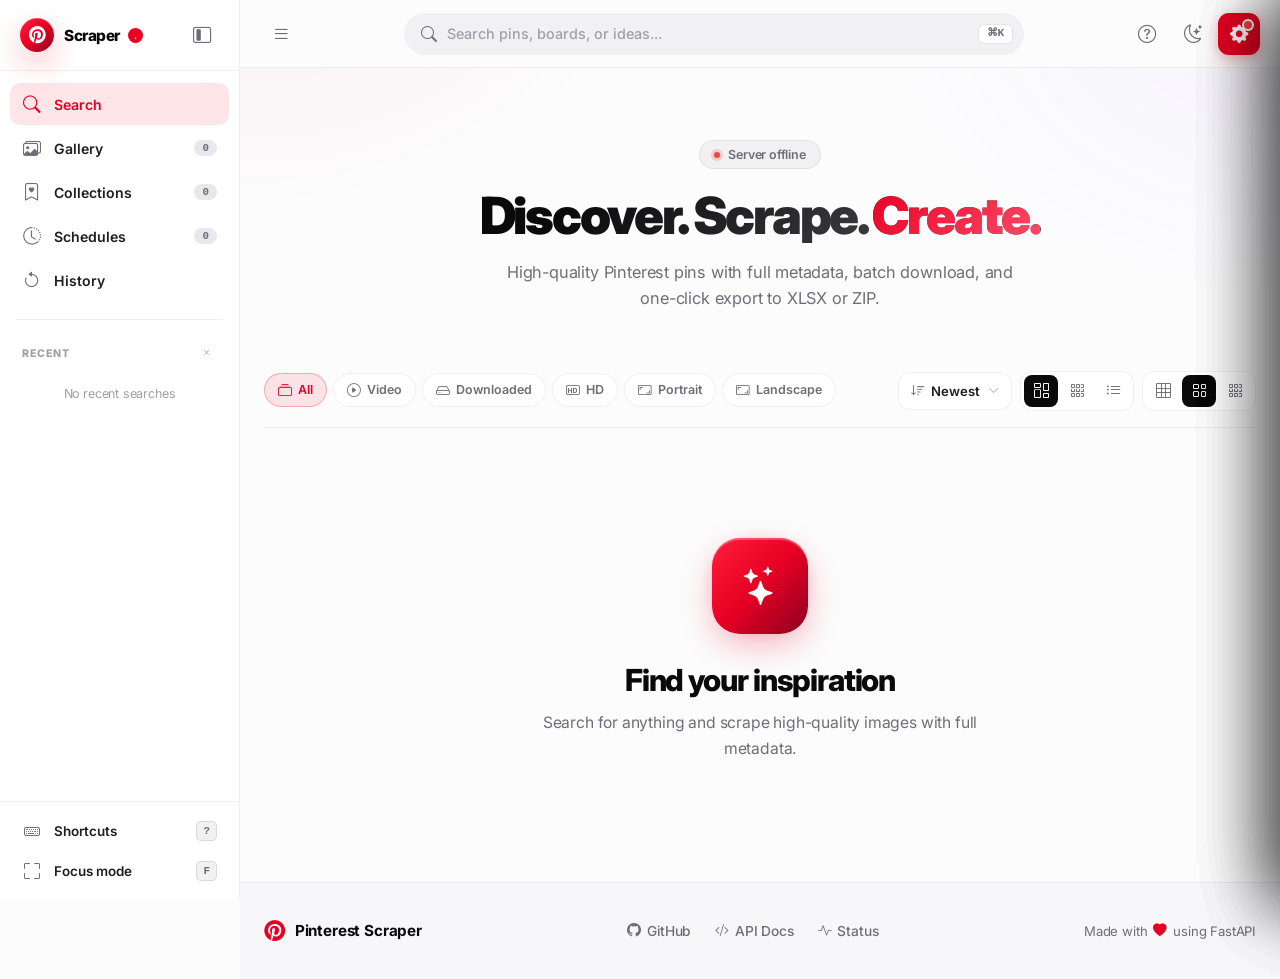
==== commit f9ebd6ed: "Upgradeeeeeeeeeeee to next level" ====
--- a/static/index.html
+++ b/static/index.html
@@ -38,7 +38,7 @@
         <span class="brand-badge"><i class="bi bi-pinterest"></i></span>
         <span class="brand-text">
           <span class="brand-name">Scraper</span>
-          <span class="brand-tag">v1.4</span>
+          <span class="brand-tag">.</span>
         </span>
       </a>
       <button class="icon-btn sidebar-collapse" id="sidebar-collapse" title="Collapse sidebar" aria-label="Collapse">
@@ -250,7 +250,7 @@
           <span>Pinterest Scraper</span>
         </div>
         <div class="footer-links">
-          <a href="https://github.com/raihan-rifat007/T" target="_blank" rel="noopener">
+          <a href="https://github.com/raihan-rifat007" target="_blank" rel="noopener">
             <i class="bi bi-github"></i> GitHub
           </a>
           <a href="/docs" target="_blank" rel="noopener">
@@ -516,4 +516,4 @@
 
 <script src="/static/js/app.js"></script>
 </body>
-</html>+</html>
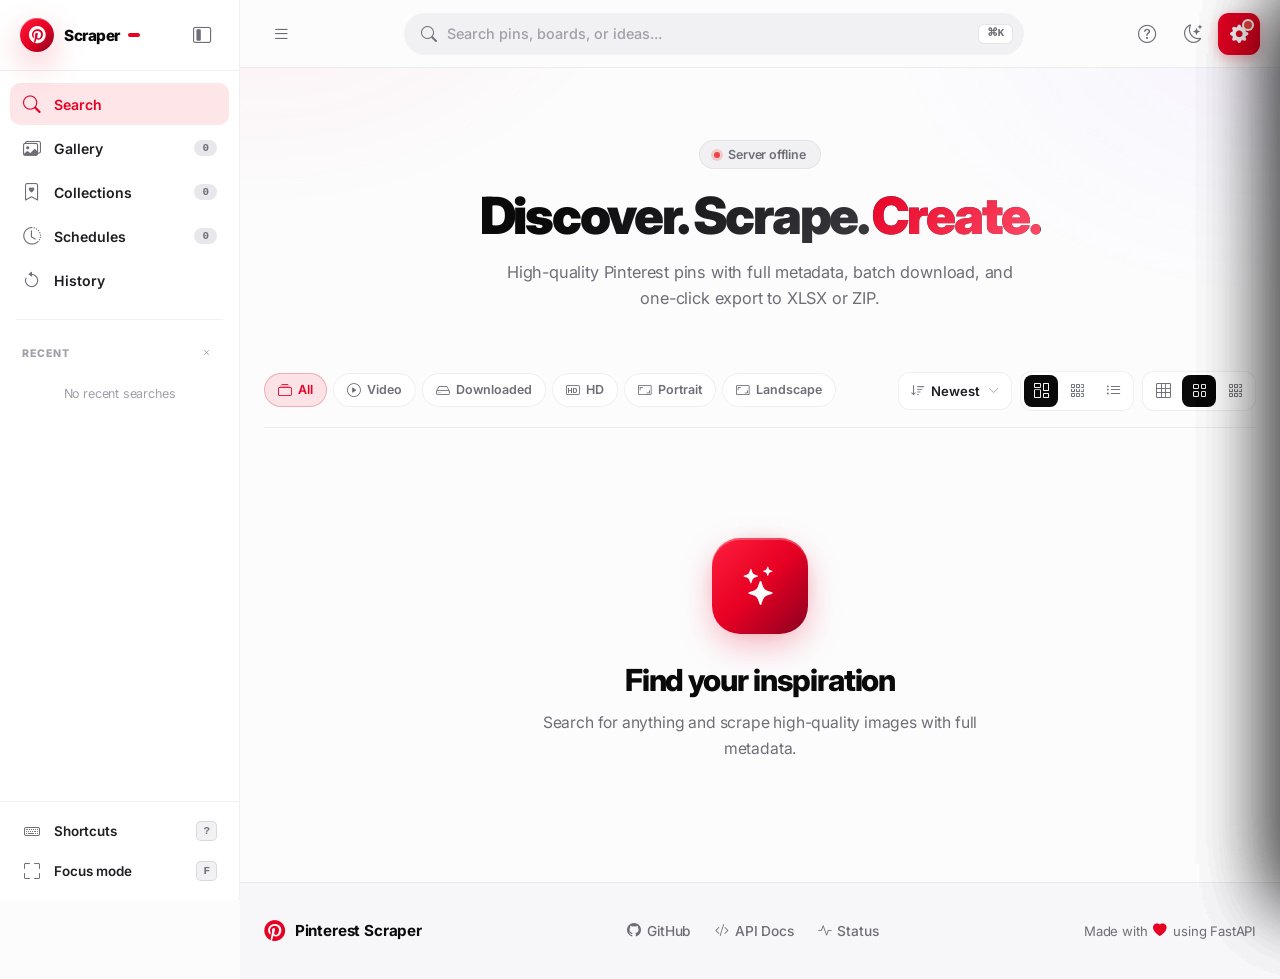
==== commit 4b386b5a: "Updateeeeeeeeeeeeee to next level Removed the brand tag span from the brand link." ====
--- a/static/index.html
+++ b/static/index.html
@@ -38,7 +38,7 @@
         <span class="brand-badge"><i class="bi bi-pinterest"></i></span>
         <span class="brand-text">
           <span class="brand-name">Scraper</span>
-          <span class="brand-tag">.</span>
+          <span class="brand-tag"></span>
         </span>
       </a>
       <button class="icon-btn sidebar-collapse" id="sidebar-collapse" title="Collapse sidebar" aria-label="Collapse">
